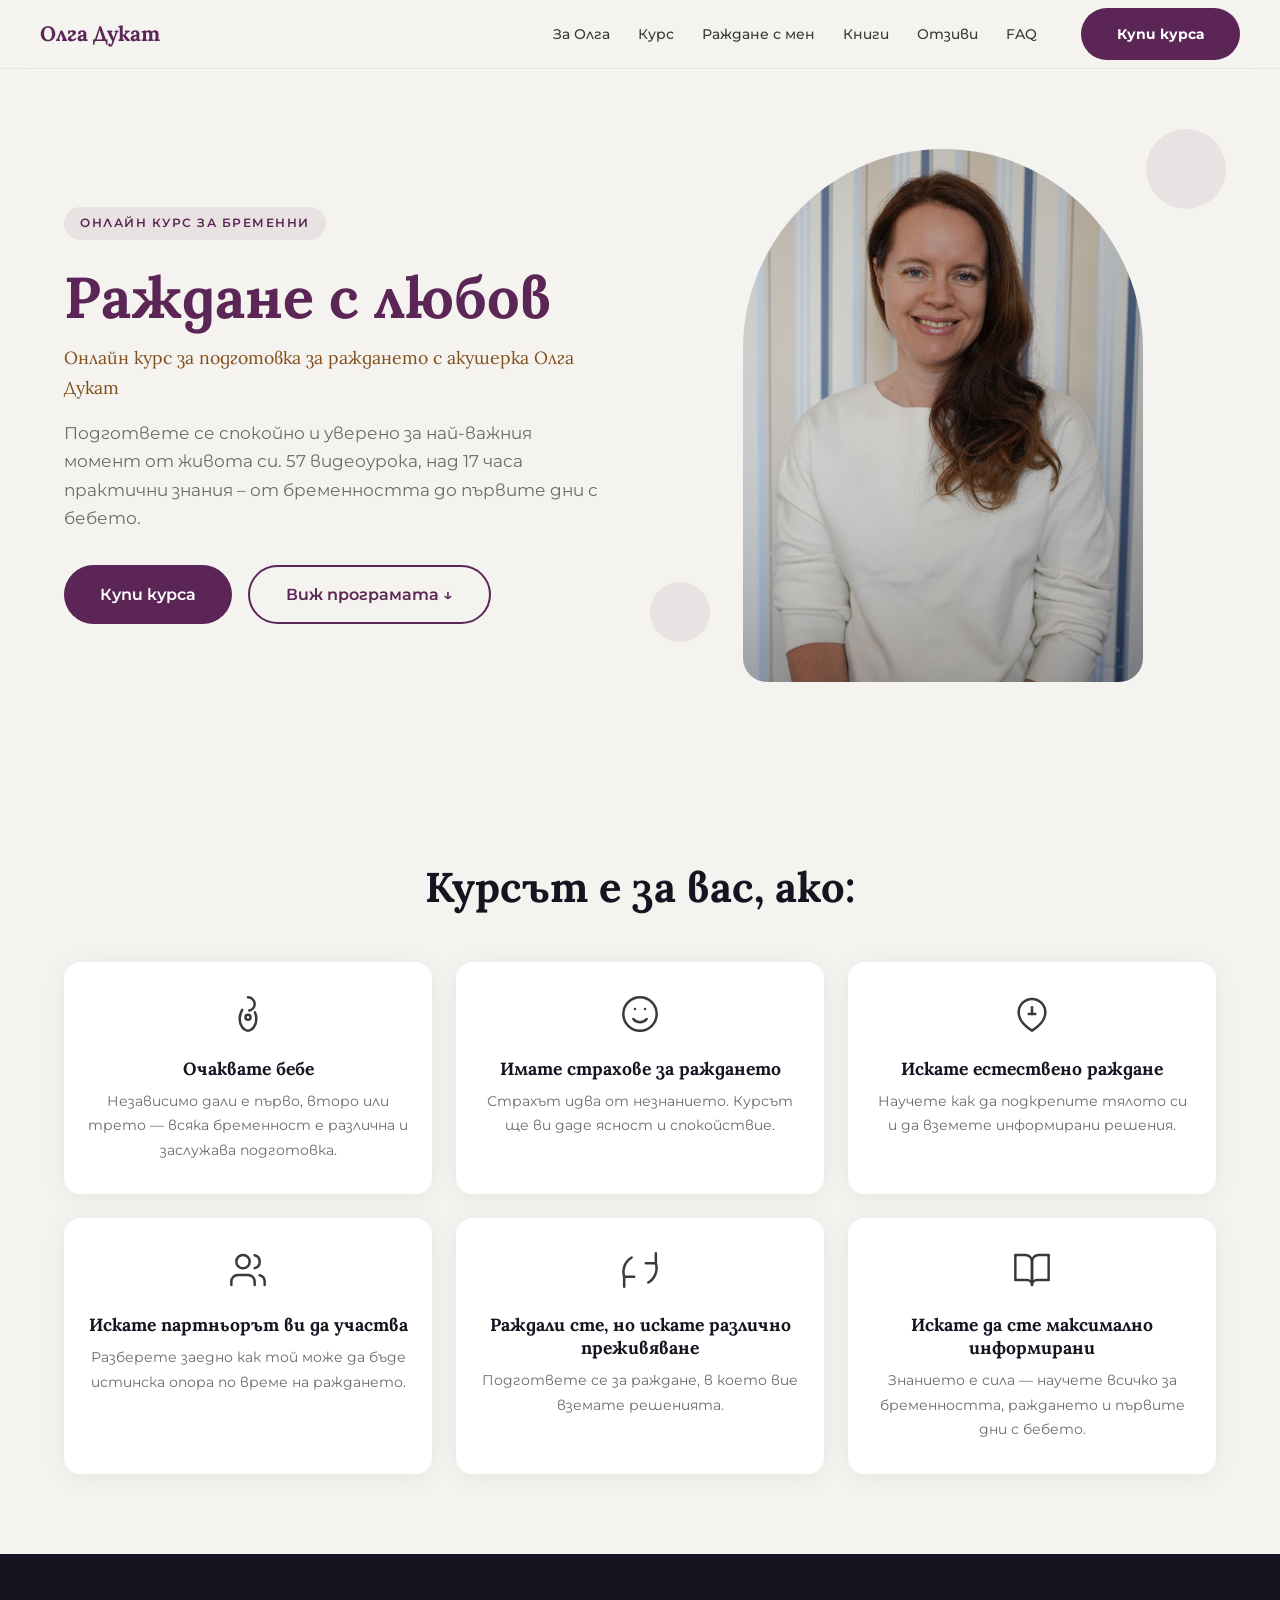
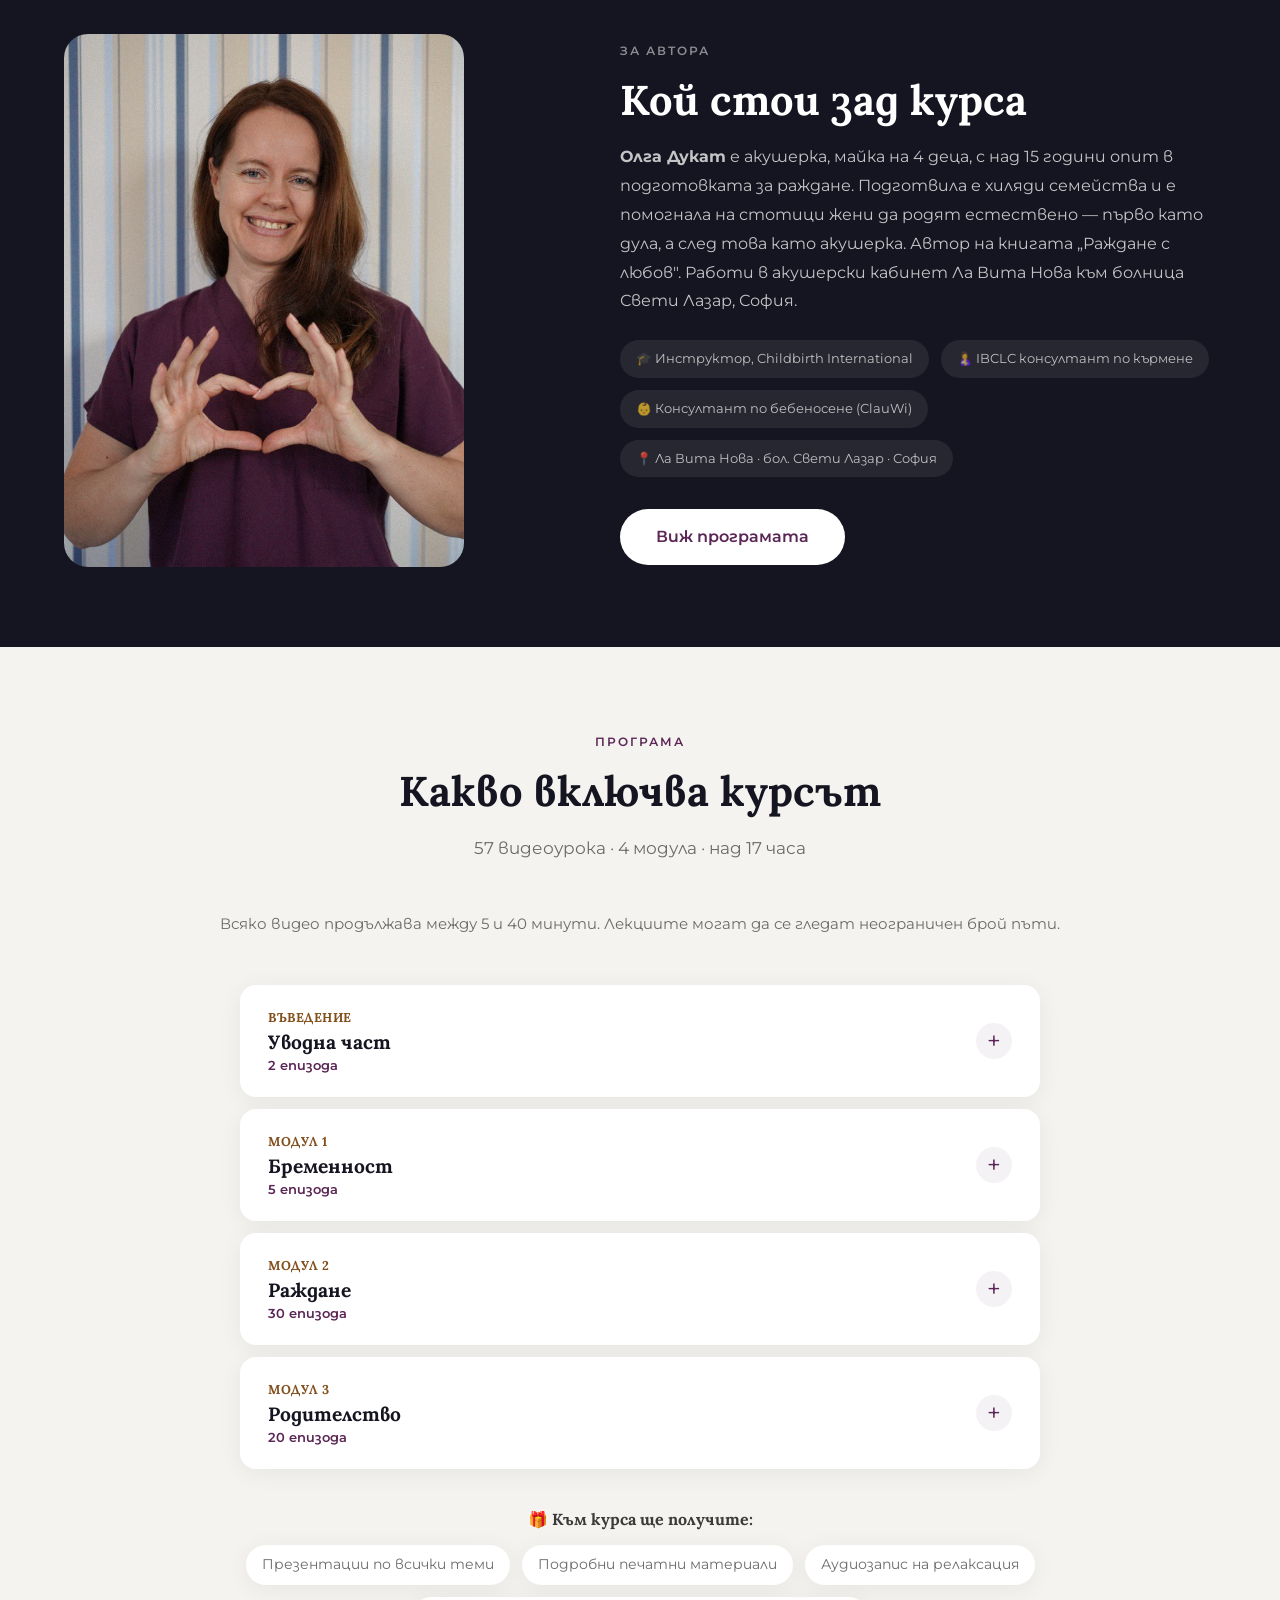
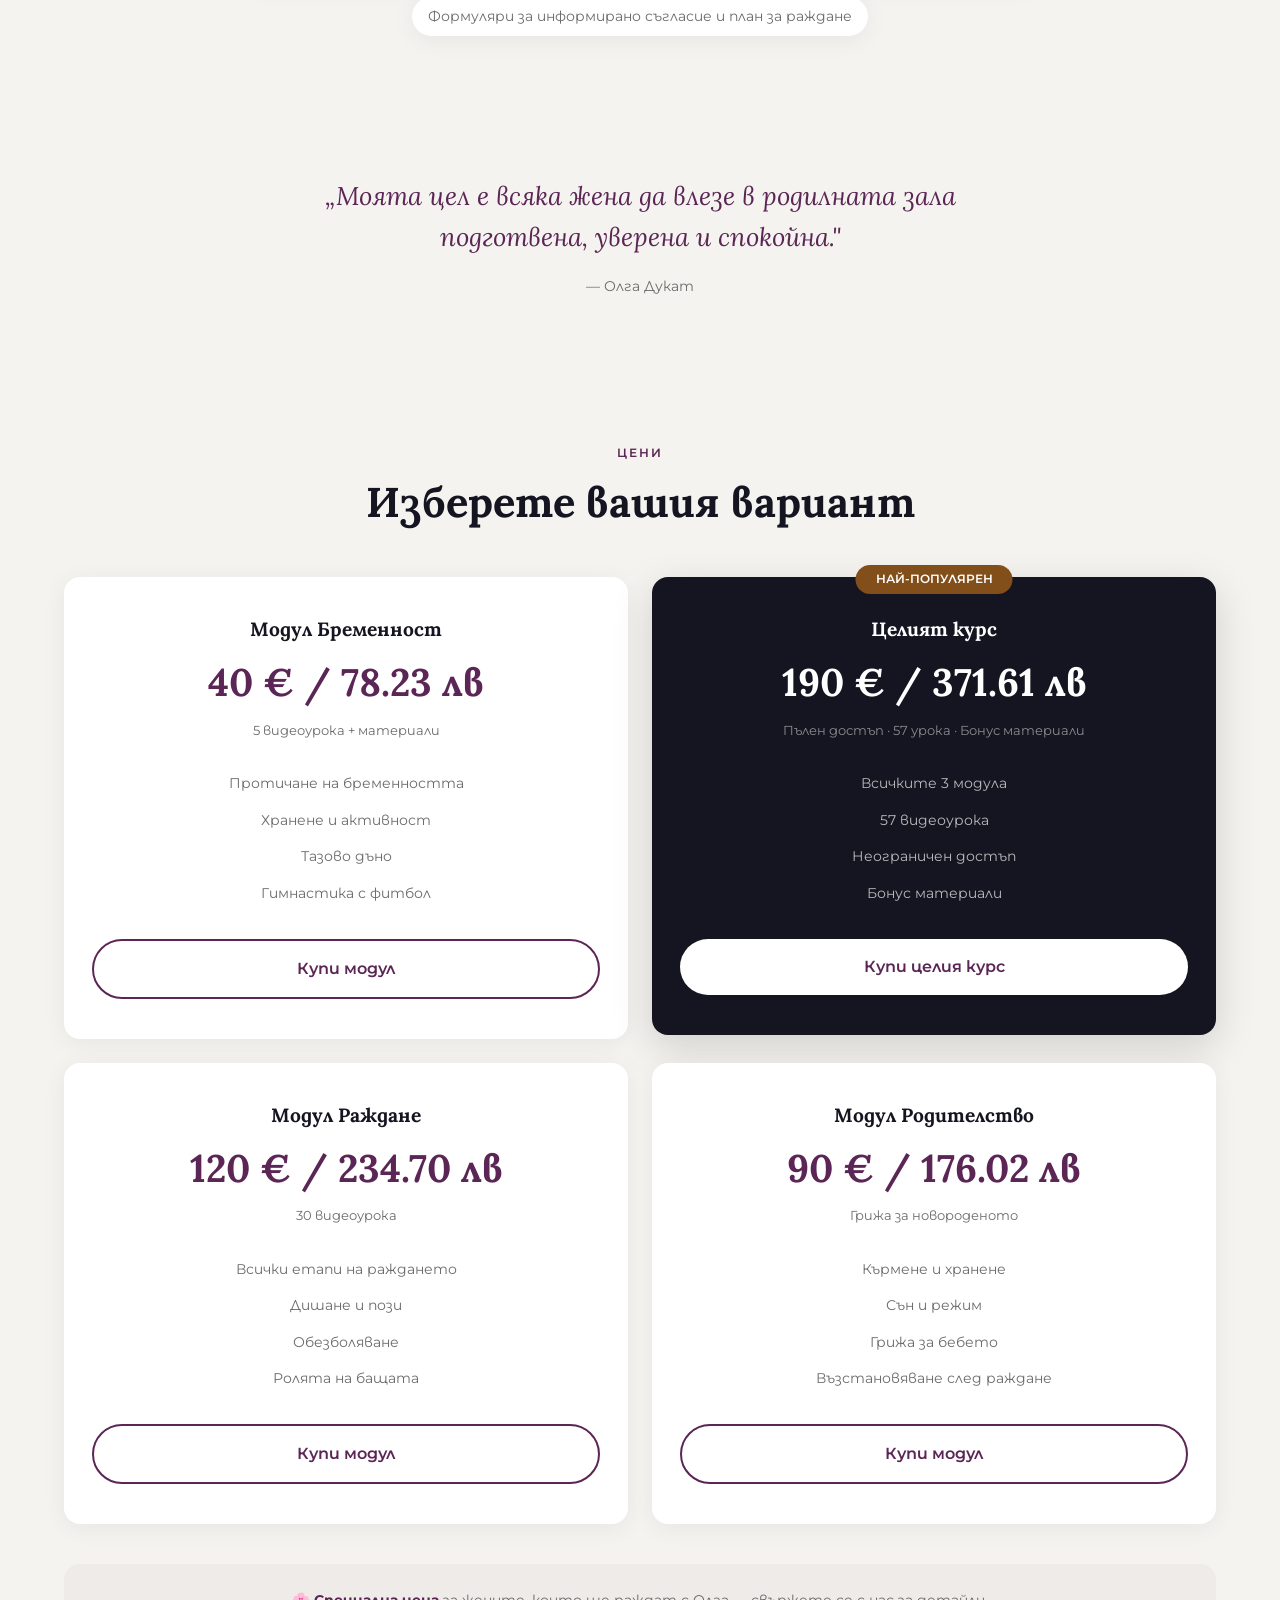
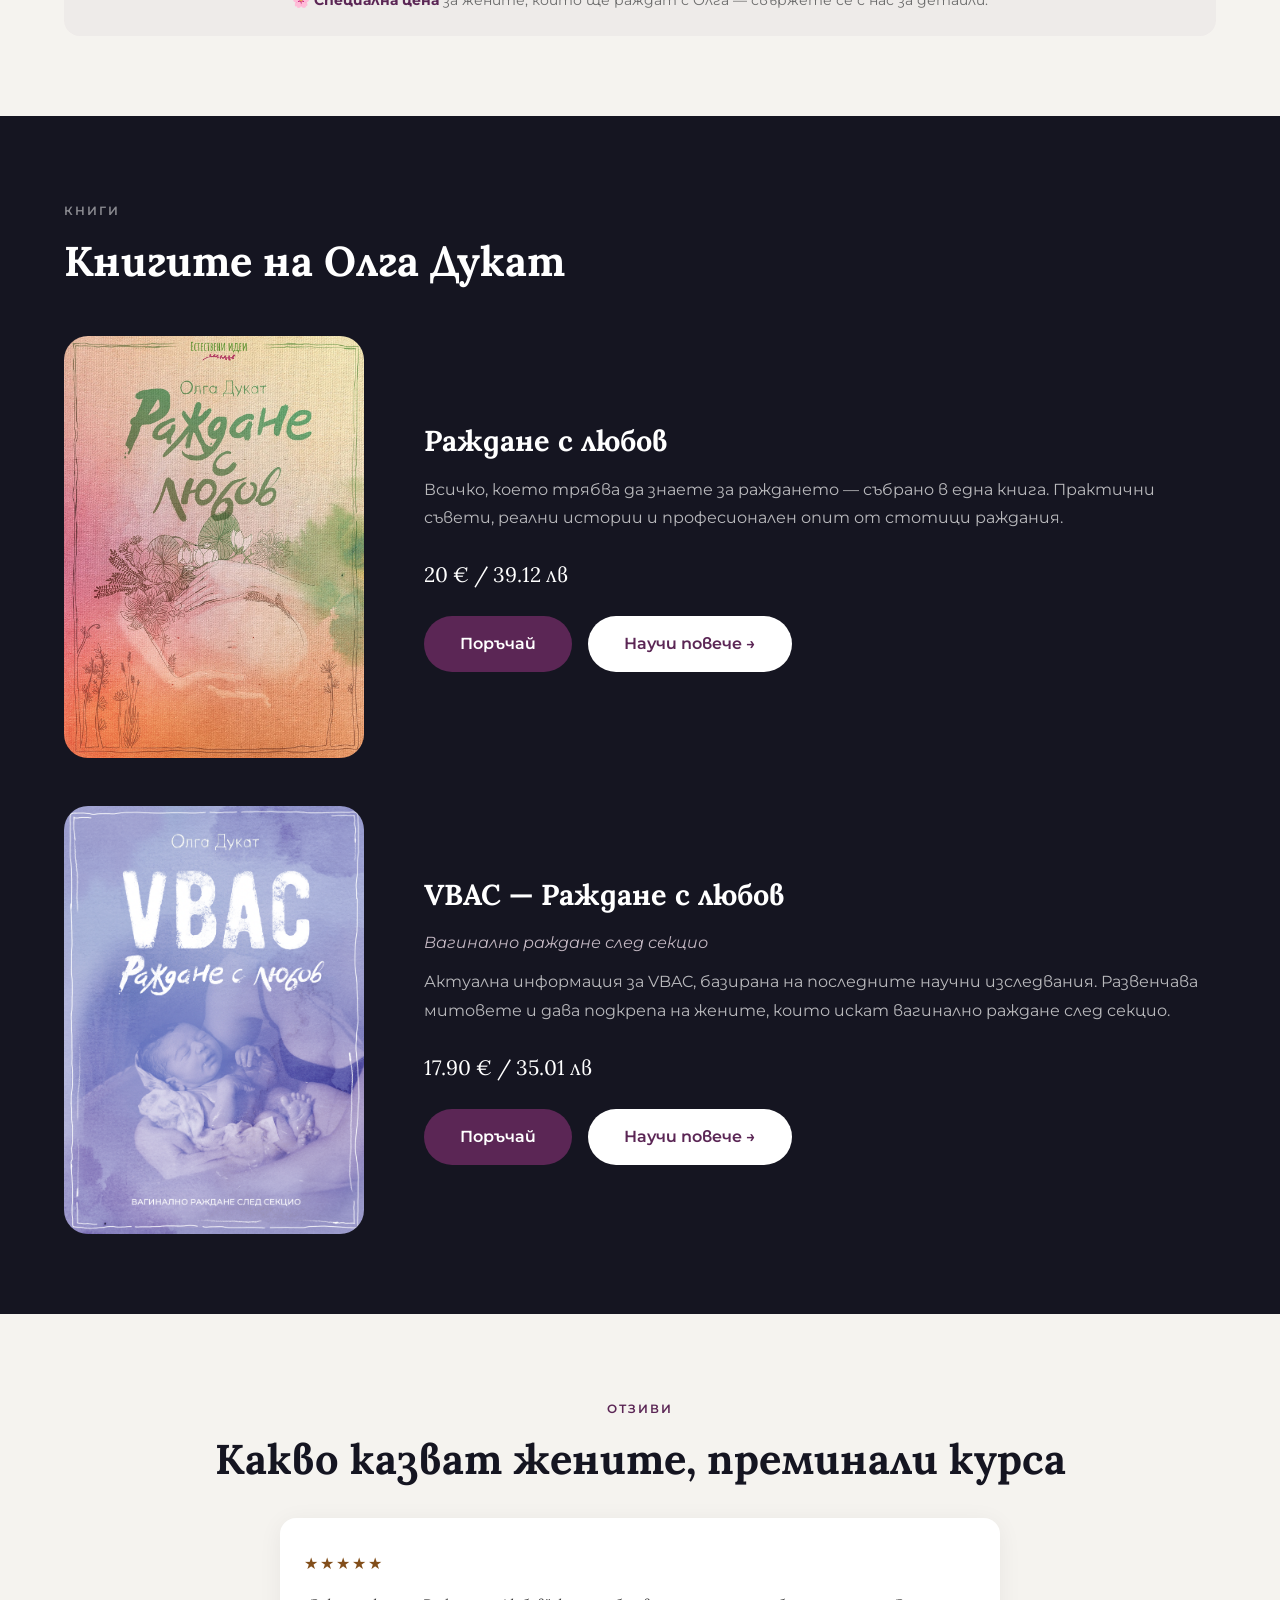
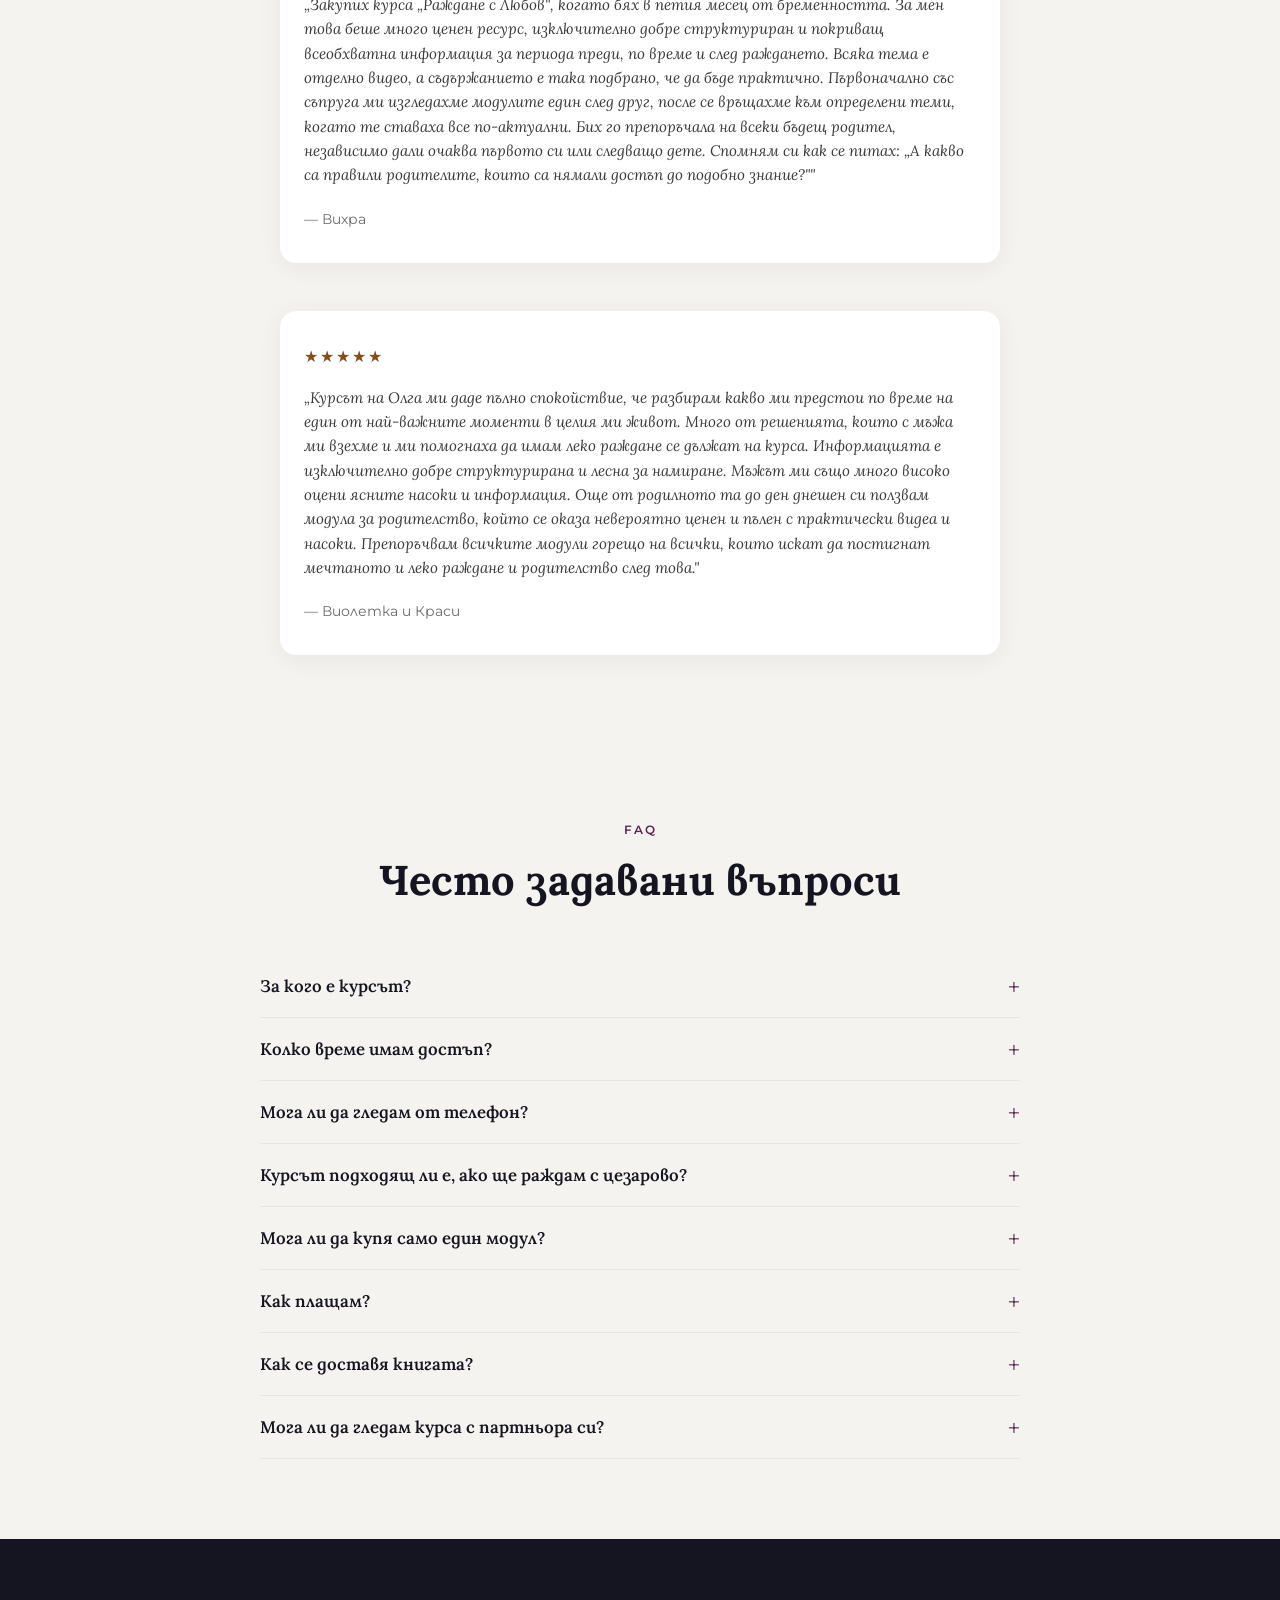
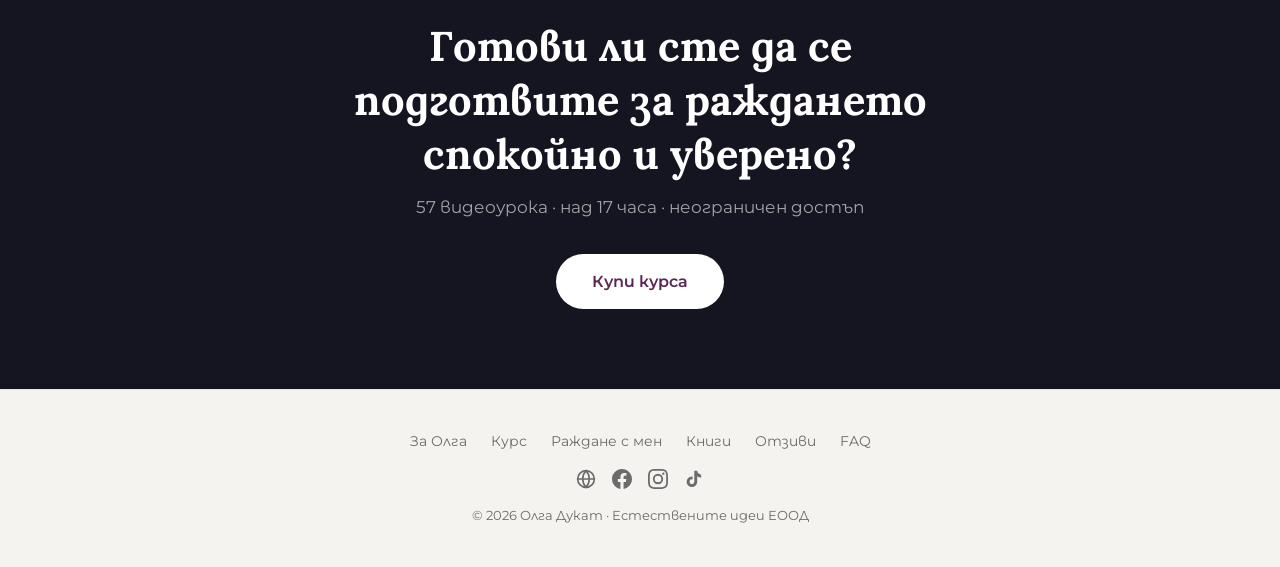
==== index.html @ d443bd53 "Initial deploy" ====
<!DOCTYPE html>
<html lang="bg">
<head>
  <meta charset="UTF-8">
  <meta name="viewport" content="width=device-width, initial-scale=1.0">
  <title>Раждане с любов — Онлайн курс за подготовка за раждане с акушерка Олга Дукат</title>
  <meta name="description" content="Подгответе се спокойно и уверено за раждането. 57 видеоурока, над 17 часа практични знания – от бременността до първите дни с бебето.">
  <meta name="author" content="Олга Дукат">
  <meta name="robots" content="index, follow">
  <link rel="canonical" href="https://olga-dukat.claw-slave1.4129.pro/">

  <!-- Favicons -->
  <link rel="icon" type="image/svg+xml" href="/favicon.svg">
  <link rel="icon" type="image/png" sizes="32x32" href="/favicon-32.png">
  <link rel="icon" type="image/png" sizes="192x192" href="/favicon-192.png">
  <link rel="apple-touch-icon" href="/apple-touch-icon.png">

  <!-- Open Graph -->
  <meta property="og:type" content="website">
  <meta property="og:title" content="Раждане с любов — Онлайн курс с акушерка Олга Дукат">
  <meta property="og:description" content="Подгответе се спокойно и уверено за раждането. 57 видеоурока, над 17 часа практични знания.">
  <meta property="og:image" content="https://olga-dukat.claw-slave1.4129.pro/images/og-main.jpg">
  <meta property="og:url" content="https://olga-dukat.claw-slave1.4129.pro/">
  <meta property="og:locale" content="bg_BG">
  <meta property="og:site_name" content="Олга Дукат — Раждане с любов">

  <!-- Twitter Card -->
  <meta name="twitter:card" content="summary_large_image">
  <meta name="twitter:title" content="Раждане с любов — Онлайн курс с акушерка Олга Дукат">
  <meta name="twitter:description" content="57 видеоурока, над 17 часа практични знания – от бременността до първите дни с бебето.">
  <meta name="twitter:image" content="https://olga-dukat.claw-slave1.4129.pro/images/og-main.jpg">

  <link rel="preconnect" href="https://fonts.googleapis.com">
  <link rel="preconnect" href="https://fonts.gstatic.com" crossorigin>
  <link href="https://fonts.googleapis.com/css2?family=Lora:ital,wght@0,400;0,600;0,700;1,400&family=Montserrat:wght@300;400;500;600;700&subset=cyrillic,latin&subset=cyrillic&display=swap" rel="stylesheet">
  <link rel="stylesheet" href="styles.css?v=d40944cb">

  <!-- Structured Data -->
  <script type="application/ld+json">
  {
    "@context": "https://schema.org",
    "@type": "Course",
    "name": "Раждане с любов — Онлайн курс за подготовка за раждане",
    "description": "57 видеоурока, над 17 часа практични знания – от бременността до първите дни с бебето.",
    "provider": {
      "@type": "Person",
      "name": "Олга Дукат",
      "jobTitle": "Акушерка",
      "url": "https://www.olgadukat.com/"
    },
    "url": "https://olga-dukat.claw-slave1.4129.pro/",
    "image": "https://olga-dukat.claw-slave1.4129.pro/images/og-main.jpg",
    "inLanguage": "bg",
    "offers": {
      "@type": "Offer",
      "price": "190",
      "priceCurrency": "EUR",
      "url": "https://olga-dukat.teachable.com/purchase?product_id=6661942",
      "availability": "https://schema.org/InStock"
    }
  }
  </script>
<script defer src="https://cloud.umami.is/script.js" data-website-id="9b247d86-f370-465b-8cd5-beef59e167c4"></script>
</head>
<body>

<!-- NAVBAR -->
<nav class="navbar">
  <div class="navbar__inner">
    <a href="/" class="navbar__logo">Олга Дукат</a>
    <button class="navbar__toggle" aria-label="Меню" id="navToggle">
      <span></span><span></span><span></span>
    </button>
    <div class="navbar__links" id="navLinks">
      <a href="#about">За Олга</a>
      <a href="#program">Курс</a>
      <a href="/razhdane-s-men">Раждане с мен</a>
      <a href="#book">Книги</a>
      <a href="#testimonials">Отзиви</a>
      <a href="#faq">FAQ</a>
      <div class="navbar__cta">
        <a href="https://olga-dukat.teachable.com/purchase?product_id=6661942" class="btn btn--primary" target="_blank">Купи курса</a>
      </div>
    </div>
  </div>
</nav>

<!-- HERO -->
<section class="hero">
  <div class="container">
    <div class="hero__grid">
      <div class="hero__content">
        <span class="hero__badge">ОНЛАЙН КУРС ЗА БРЕМЕННИ</span>
        <h1>Раждане с любов</h1>
        <p class="hero__sub">Онлайн курс за подготовка за раждането с акушерка Олга Дукат</p>
        <p class="hero__text">Подгответе се спокойно и уверено за най-важния момент от живота си. 57 видеоурока, над 17 часа практични знания – от бременността до първите дни с бебето.</p>
        <div class="hero__buttons">
          <a href="https://olga-dukat.teachable.com/purchase?product_id=6661942" class="btn btn--primary" target="_blank">Купи курса</a>
          <a href="#program" class="btn btn--outline">Виж програмата ↓</a>
        </div>
      </div>
      <div class="hero__image">
        <div class="hero__dot hero__dot--1"></div>
        <div class="hero__dot hero__dot--2"></div>
        <div class="hero__arch">
          <img src="images/olga-3.jpg" alt="Олга Дукат — акушерка" class="hero__photo">
        </div>
      </div>
    </div>
  </div>
</section>

<!-- FOR WHOM -->
<section class="for-whom" id="for-whom">
  <div class="container text-center">
    <span class="badge" data-animate="fade-up">ЗА КОГО</span>
    <h2 class="section-title" data-animate="fade-up">Курсът е за вас, ако:</h2>
    <div class="for-whom__cards" data-stagger>
      <div class="for-whom__card" data-animate="fade-up">
        <div class="for-whom__card-icon">
          <svg width="40" height="40" viewBox="0 0 24 24" fill="none" stroke="currentColor" stroke-width="1.5" stroke-linecap="round" stroke-linejoin="round"><path d="M12 2a4 4 0 0 1 4 4c0 1.95-1.4 3.57-3.25 3.92"/><path d="M8.5 9.5c-.83 1.5-1.5 3.5-1.5 5.5 0 4 2.5 7 5 7s5-3 5-7c0-1.5-.37-2.84-.87-4"/><circle cx="12" cy="14" r="1.5"/></svg>
        </div>
        <h3>Очаквате бебе</h3>
        <p>Независимо дали е първо, второ или трето — всяка бременност е различна и заслужава подготовка.</p>
      </div>
      <div class="for-whom__card" data-animate="fade-up">
        <div class="for-whom__card-icon">
          <svg width="40" height="40" viewBox="0 0 24 24" fill="none" stroke="currentColor" stroke-width="1.5" stroke-linecap="round" stroke-linejoin="round"><path d="M12 22c5.523 0 10-4.477 10-10S17.523 2 12 2 2 6.477 2 12s4.477 10 10 10z"/><path d="M8 15s1.5 2 4 2 4-2 4-2"/><line x1="9" y1="9" x2="9.01" y2="9"/><line x1="15" y1="9" x2="15.01" y2="9"/></svg>
        </div>
        <h3>Имате страхове за раждането</h3>
        <p>Страхът идва от незнанието. Курсът ще ви даде ясност и спокойствие.</p>
      </div>
      <div class="for-whom__card" data-animate="fade-up">
        <div class="for-whom__card-icon">
          <svg width="40" height="40" viewBox="0 0 24 24" fill="none" stroke="currentColor" stroke-width="1.5" stroke-linecap="round" stroke-linejoin="round"><path d="M12 22c-4-2.5-8-6-8-11a8 8 0 0 1 16 0c0 5-4 8.5-8 11z"/><path d="M12 8v4"/><path d="M10 12h4"/></svg>
        </div>
        <h3>Искате естествено раждане</h3>
        <p>Научете как да подкрепите тялото си и да вземете информирани решения.</p>
      </div>
      <div class="for-whom__card" data-animate="fade-up">
        <div class="for-whom__card-icon">
          <svg width="40" height="40" viewBox="0 0 24 24" fill="none" stroke="currentColor" stroke-width="1.5" stroke-linecap="round" stroke-linejoin="round"><path d="M16 21v-2a4 4 0 0 0-4-4H6a4 4 0 0 0-4 4v2"/><circle cx="9" cy="7" r="4"/><path d="M22 21v-2a4 4 0 0 0-3-3.87"/><path d="M16 3.13a4 4 0 0 1 0 7.75"/></svg>
        </div>
        <h3>Искате партньорът ви да участва</h3>
        <p>Разберете заедно как той може да бъде истинска опора по време на раждането.</p>
      </div>
      <div class="for-whom__card" data-animate="fade-up">
        <div class="for-whom__card-icon">
          <svg width="40" height="40" viewBox="0 0 24 24" fill="none" stroke="currentColor" stroke-width="1.5" stroke-linecap="round" stroke-linejoin="round"><path d="M21.5 2v6h-6"/><path d="M2.5 22v-6h6"/><path d="M2.5 16A10 10 0 0 1 7 4.5"/><path d="M21.5 8a10 10 0 0 1-4.5 11.5"/></svg>
        </div>
        <h3>Раждали сте, но искате различно преживяване</h3>
        <p>Подгответе се за раждане, в което вие вземате решенията.</p>
      </div>
      <div class="for-whom__card" data-animate="fade-up">
        <div class="for-whom__card-icon">
          <svg width="40" height="40" viewBox="0 0 24 24" fill="none" stroke="currentColor" stroke-width="1.5" stroke-linecap="round" stroke-linejoin="round"><path d="M2 3h6a4 4 0 0 1 4 4v14a3 3 0 0 0-3-3H2z"/><path d="M22 3h-6a4 4 0 0 0-4 4v14a3 3 0 0 1 3-3h7z"/></svg>
        </div>
        <h3>Искате да сте максимално информирани</h3>
        <p>Знанието е сила — научете всичко за бременността, раждането и първите дни с бебето.</p>
      </div>
    </div>
  </div>
</section>

<!-- ABOUT -->
<section class="about" id="about">
  <div class="container">
    <div class="about__grid">
      <div class="about__image" data-animate="fade-left">
        <img src="images/olga-1.jpg" alt="Олга Дукат" class="about__photo">
      </div>
      <div class="about__content" data-animate="fade-right">
        <span class="badge badge--light">ЗА АВТОРА</span>
        <h2 class="section-title">Кой стои зад курса</h2>
        <p class="about__text"><strong>Олга Дукат</strong> е акушерка, майка на 4 деца, с над 15 години опит в подготовката за раждане. Подготвила е хиляди семейства и е помогнала на стотици жени да родят естествено — първо като дула, а след това като акушерка. Автор на книгата „Раждане с любов". Работи в акушерски кабинет Ла Вита Нова към болница Свети Лазар, София.</p>
        <div class="about__quals">
          <span class="about__qual">🎓 Инструктор, Childbirth International</span>
          <span class="about__qual">🤱 IBCLC консултант по кърмене</span>
          <span class="about__qual">👶 Консултант по бебеносене (ClauWi)</span>
          <span class="about__qual">📍 Ла Вита Нова · бол. Свети Лазар · София</span>
        </div>
        <a href="#program" class="btn btn--white">Виж програмата</a>
      </div>
    </div>
  </div>
</section>

<!-- PROGRAM -->
<section class="program" id="program">
  <div class="container text-center">
    <span class="badge" data-animate="fade-up">ПРОГРАМА</span>
    <h2 class="section-title" data-animate="fade-up">Какво включва курсът</h2>
    <p class="section-subtitle" data-animate="fade-up">57 видеоурока · 4 модула · над 17 часа</p>
    <p class="section-desc" data-animate="fade-up">Всяко видео продължава между 5 и 40 минути. Лекциите могат да се гледат неограничен брой пъти.</p>

    <div class="program__modules" data-stagger>

      <!-- Уводна част -->
      <div class="program__module" data-animate="fade-up">
        <button class="program__module-header">
          <div class="program__module-info">
            <span class="program__module-num">Въведение</span>
            <h3>Уводна част</h3>
            <span class="program__module-count">2 епизода</span>
          </div>
          <span class="program__module-toggle">+</span>
        </button>
        <div class="program__module-body">
          <ol class="program__episodes">
            <li>Да се запознаем!</li>
            <li>Въведение в темата</li>
          </ol>
        </div>
      </div>

      <!-- Модул Бременност -->
      <div class="program__module" data-animate="fade-up">
        <button class="program__module-header">
          <div class="program__module-info">
            <span class="program__module-num">Модул 1</span>
            <h3>Бременност</h3>
            <span class="program__module-count">5 епизода</span>
          </div>
          <span class="program__module-toggle">+</span>
        </button>
        <div class="program__module-body">
          <ol class="program__episodes">
            <li>Бременност – протичане и наблюдение</li>
            <li>Хранене и физическа активност през бременността</li>
            <li>Тазовото дъно. Анатомия на таза и тазовото дъно и упражнения. Масаж на перинеума</li>
            <li>Оптимално фетално предлежание. Техники и упражнения за наместване на бебето в оптимална позиция</li>
            <li>Гимнастика за бременни. Комплекс упражнения с фитбол топка</li>
          </ol>
        </div>
      </div>

      <!-- Модул Раждане -->
      <div class="program__module" data-animate="fade-up">
        <button class="program__module-header">
          <div class="program__module-info">
            <span class="program__module-num">Модул 2</span>
            <h3>Раждане</h3>
            <span class="program__module-count">30 епизода</span>
          </div>
          <span class="program__module-toggle">+</span>
        </button>
        <div class="program__module-body">
          <ol class="program__episodes">
            <li>Бременност и раждане. Анатомия</li>
            <li>Как започва раждането?</li>
            <li>Изтичане на водите</li>
            <li>Кога да тръгваме към болницата?</li>
            <li>Първи период на раждането. Ранна латентна фаза</li>
            <li>Първи период на раждането. Активна фаза</li>
            <li>Първи период на раждането. Транзиция</li>
            <li>Втори период на раждането. Напъни</li>
            <li>Трети период на раждането. Раждане на плацентата, първи контакт</li>
            <li>Болка по време на раждането. Теории за болката. Хормони</li>
            <li>Немедикаментозни методи за обезболяване – дишане, релаксация, хипнораждане, акупресура и др.</li>
            <li>Дишане по време на раждане</li>
            <li>Пози по време на раждане</li>
            <li>Водно раждане</li>
            <li>Обезболяващи техники – масаж, акупресура, ребозо</li>
            <li>Медикаментозни методи за обезболяване. Епидурална, спинална, обща анестезия</li>
            <li>Мениджмънт на раждането. Изчаквателен подход vs дирижирано раждане</li>
            <li>Рутинни процедури по време на раждане</li>
            <li>Проследяване на процеса. Вагинални прегледи и мониторинг на плода</li>
            <li>Индукция на раждането</li>
            <li>Ускоряване на раждането. Окситоцин и амниотомия</li>
            <li>Разкъсвания, епизиотомия и как да ги предотвратим</li>
            <li>Интервенции – прийом на Кристелер, вакуум, форцепс</li>
            <li>Процедури на бебето след раждането. АПГАР, витамин К, ваксини</li>
            <li>Цезарово сечение. Показания и протичане</li>
            <li>Вагинално раждане след секцио (VBAC)</li>
            <li>Присъствие на бащата по време на раждането</li>
            <li>Избор на екип, комуникация с болничния персонал</li>
            <li>Нашата практика – екип La Vita Nova</li>
            <li>Възстановяване след раждане</li>
          </ol>
        </div>
      </div>

      <!-- Модул Родителство -->
      <div class="program__module" data-animate="fade-up">
        <button class="program__module-header">
          <div class="program__module-info">
            <span class="program__module-num">Модул 3</span>
            <h3>Родителство</h3>
            <span class="program__module-count">20 епизода</span>
          </div>
          <span class="program__module-toggle">+</span>
        </button>
        <div class="program__module-body">
          <ol class="program__episodes">
            <li>Привързано родителство</li>
            <li>Плачът на бебето, колики</li>
            <li>Сънят на бебето. Безопасност. Съвместен сън</li>
            <li>Практически въпроси за първите дни – пъпче, температура, къпане и др.</li>
            <li>Необходими покупки – списък за бебето и за болницата</li>
            <li>Кърмене – предимства и митове</li>
            <li>Кърмене – анатомия и физиология</li>
            <li>Кърменето в първите дни</li>
            <li>Кърмене – кога и как да изцеждаме</li>
            <li>Пози за кърмене, правилно поставяне на гърда</li>
            <li>Кърмене – кога да кърмим и как разбираме, че млякото е достатъчно?</li>
            <li>Изключително кърмене, захранване и отбиване</li>
            <li>Кърмене – често срещани проблеми</li>
            <li>Бебеносене – защо, как, безопасност</li>
            <li>Бебеносене – видове слинг</li>
            <li>Бебеносене – практика (еластичен, тъкан, с халки, хибриден)</li>
            <li>Многократни пелени – защо, как, естествена хигиена</li>
            <li>Многократни пелени – видове</li>
            <li>Здраве на бебето – жълтеница, колики, обриви, температура и др.</li>
            <li>Грижи за бебето – масаж, гимнастика, повиване, къпане</li>
          </ol>
        </div>
      </div>

    </div>

    <div class="program__bonus">
      <h4>🎁 Към курса ще получите:</h4>
      <div class="program__bonus-items">
        <span>Презентации по всички теми</span>
        <span>Подробни печатни материали</span>
        <span>Аудиозапис на релаксация</span>
        <span>Формуляри за информирано съгласие и план за раждане</span>
      </div>
    </div>
  </div>
</section>

<!-- QUOTE -->
<section class="quote-section" data-animate="fade-in">
  <div class="container">
    <blockquote>„Моята цел е всяка жена да влезе в родилната зала подготвена, уверена и спокойна."</blockquote>
    <p class="quote-author">— Олга Дукат</p>
  </div>
</section>

<!-- PRICING -->
<section class="pricing" id="pricing">
  <div class="container text-center">
    <span class="badge" data-animate="fade-up">ЦЕНИ</span>
    <h2 class="section-title" data-animate="fade-up">Изберете вашия вариант</h2>
    <div class="pricing__cards">
      <div class="pricing__card" data-animate="fade-up">
        <h3 class="pricing__card-title">Модул Бременност</h3>
        <div class="pricing__card-price">40 € / 78.23 лв</div>
        <div class="pricing__card-note">5 видеоурока + материали</div>
        <ul class="pricing__card-features">
          <li>Протичане на бременността</li>
          <li>Хранене и активност</li>
          <li>Тазово дъно</li>
          <li>Гимнастика с фитбол</li>
        </ul>
        <a href="https://olga-dukat.teachable.com/purchase?product_id=6661935" class="btn btn--outline" target="_blank">Купи модул</a>
      </div>
      <div class="pricing__card pricing__card--featured" data-animate="scale-in">
        <span class="pricing__card-label">НАЙ-ПОПУЛЯРЕН</span>
        <h3 class="pricing__card-title">Целият курс</h3>
        <div class="pricing__card-price">190 € / 371.61 лв</div>
        <div class="pricing__card-note">Пълен достъп · 57 урока · Бонус материали</div>
        <ul class="pricing__card-features">
          <li>Всичките 3 модула</li>
          <li>57 видеоурока</li>
          <li>Неограничен достъп</li>
          <li>Бонус материали</li>
        </ul>
        <a href="https://olga-dukat.teachable.com/purchase?product_id=6661942" class="btn btn--white" target="_blank">Купи целия курс</a>
      </div>
      <div class="pricing__card" data-animate="fade-up">
        <h3 class="pricing__card-title">Модул Раждане</h3>
        <div class="pricing__card-price">120 € / 234.70 лв</div>
        <div class="pricing__card-note">30 видеоурока</div>
        <ul class="pricing__card-features">
          <li>Всички етапи на раждането</li>
          <li>Дишане и пози</li>
          <li>Обезболяване</li>
          <li>Ролята на бащата</li>
        </ul>
        <a href="https://olga-dukat.teachable.com/purchase?product_id=6661936" class="btn btn--outline" target="_blank">Купи модул</a>
      </div>
      <div class="pricing__card" data-animate="fade-up">
        <h3 class="pricing__card-title">Модул Родителство</h3>
        <div class="pricing__card-price">90 € / 176.02 лв</div>
        <div class="pricing__card-note">Грижа за новороденото</div>
        <ul class="pricing__card-features">
          <li>Кърмене и хранене</li>
          <li>Сън и режим</li>
          <li>Грижа за бебето</li>
          <li>Възстановяване след раждане</li>
        </ul>
        <a href="https://olga-dukat.teachable.com/purchase?product_id=6661941" class="btn btn--outline" target="_blank">Купи модул</a>
      </div>
    </div>
    <div class="pricing__special">
      <p>🌸 <strong>Специална цена</strong> за жените, които ще раждат с Олга — свържете се с нас за детайли.</p>
    </div>
  </div>
</section>

<!-- BOOK TEASER -->
<section class="book-teaser" id="book">
  <div class="container">
    <span class="badge badge--light">КНИГИ</span>
    <h2 class="section-title" style="color: var(--white); margin-bottom: 48px;">Книгите на Олга Дукат</h2>
    <div class="book-teaser__grid">
      <div class="book-teaser__cover" data-animate="fade-left">
        <a href="/razhdane-s-lubov"><img src="images/book-cover-razhdane.jpg" alt="Книга Раждане с любов" class="book-teaser__img"></a>
      </div>
      <div class="book-teaser__content" data-animate="fade-right">
        <a href="/razhdane-s-lubov" style="text-decoration: none; color: inherit;"><h3 class="section-title" style="font-size: 1.8rem;">Раждане с любов</h3></a>
        <p class="book-teaser__text">Всичко, което трябва да знаете за раждането — събрано в една книга. Практични съвети, реални истории и професионален опит от стотици раждания.</p>
        <p class="book-teaser__price">20 € / 39.12 лв</p>
        <a href="https://buy.stripe.com/bJebJ01ET06jfIG3J22ZO02" class="btn btn--primary" target="_blank">Поръчай</a>
        <a href="/razhdane-s-lubov" class="btn btn--white" style="margin-left: 12px;">Научи повече →</a>
      </div>
    </div>
    <div class="book-teaser__grid" style="margin-top: 48px;">
      <div class="book-teaser__cover" data-animate="fade-left">
        <a href="/vbac"><img src="images/vbac-cover.png" alt="VBAC — Раждане с любов" class="book-teaser__img"></a>
      </div>
      <div class="book-teaser__content" data-animate="fade-right">
        <a href="/vbac" style="text-decoration: none; color: inherit;"><h3 class="section-title" style="font-size: 1.8rem;">VBAC — Раждане с любов</h3></a>
        <p class="book-teaser__subtitle" style="font-style: italic; color: var(--accent-light, #C2B6C1); margin-bottom: 12px;">Вагинално раждане след секцио</p>
        <p class="book-teaser__text">Актуална информация за VBAC, базирана на последните научни изследвания. Развенчава митовете и дава подкрепа на жените, които искат вагинално раждане след секцио.</p>
        <p class="book-teaser__price">17.90 € / 35.01 лв</p>
        <a href="https://buy.stripe.com/fZu5kC83haKXeECfrK2ZO01" class="btn btn--primary" target="_blank">Поръчай</a>
        <a href="/vbac" class="btn btn--white" style="margin-left: 12px;">Научи повече →</a>
      </div>
    </div>
  </div>
</section>

<!-- TESTIMONIALS -->
<section class="testimonials" id="testimonials">
  <div class="container">
    <div class="text-center">
      <span class="badge" data-animate="fade-up">ОТЗИВИ</span>
      <h2 class="section-title" data-animate="fade-up">Какво казват жените, преминали курса</h2>
    </div>
    <div class="testimonials__stack">
      <div class="testimonial-card" data-animate="fade-up">
        <div class="testimonial-card__stars">★★★★★</div>
        <p class="testimonial-card__text">„Закупих курса „Раждане с Любов", когато бях в петия месец от бременността. За мен това беше много ценен ресурс, изключително добре структуриран и покриващ всеобхватна информация за периода преди, по време и след раждането. Всяка тема е отделно видео, а съдържанието е така подбрано, че да бъде практично. Първоначално със съпруга ми изгледахме модулите един след друг, после се връщахме към определени теми, когато те ставаха все по-актуални. Бих го препоръчала на всеки бъдещ родител, независимо дали очаква първото си или следващо дете. Спомням си как се питах: „А какво са правили родителите, които са нямали достъп до подобно знание?""</p>
        <p class="testimonial-card__author">— Вихра</p>
      </div>
      <div class="testimonial-card" data-animate="fade-up">
        <div class="testimonial-card__stars">★★★★★</div>
        <p class="testimonial-card__text">„Курсът на Олга ми даде пълно спокойствие, че разбирам какво ми предстои по време на един от най-важните моменти в целия ми живот. Много от решенията, които с мъжа ми взехме и ми помогнаха да имам леко раждане се дължат на курса. Информацията е изключително добре структурирана и лесна за намиране. Мъжът ми също много високо оцени ясните насоки и информация. Още от родилното та до ден днешен си ползвам модула за родителство, който се оказа невероятно ценен и пълен с практически видеа и насоки. Препоръчвам всичките модули горещо на всички, които искат да постигнат мечтаното и леко раждане и родителство след това."</p>
        <p class="testimonial-card__author">— Виолетка и Краси</p>
      </div>
    </div>
  </div>
</section>

<!-- FAQ -->
<section class="faq" id="faq">
  <div class="container text-center">
    <span class="badge" data-animate="fade-up">FAQ</span>
    <h2 class="section-title" data-animate="fade-up">Често задавани въпроси</h2>
  </div>
  <div class="container">
    <div class="faq__list">
      <div class="faq__item" data-animate="fade-up">
        <button class="faq__question">За кого е курсът?</button>
        <div class="faq__answer"><p>Курсът е подходящ за бременни жени на всеки етап, за двойки, които искат да се подготвят заедно, и за жени, които планират бременност. Подходящ е и за второ/трето раждане.</p></div>
      </div>
      <div class="faq__item" data-animate="fade-up">
        <button class="faq__question">Колко време имам достъп?</button>
        <div class="faq__answer"><p>Достъпът до материалите е неограничен. Можете да гледате видеата колкото пъти искате.</p></div>
      </div>
      <div class="faq__item" data-animate="fade-up">
        <button class="faq__question">Мога ли да гледам от телефон?</button>
        <div class="faq__answer"><p>Да, курсът работи на телефон, таблет и компютър.</p></div>
      </div>
      <div class="faq__item" data-animate="fade-up">
        <button class="faq__question">Курсът подходящ ли е, ако ще раждам с цезарово?</button>
        <div class="faq__answer"><p>Да. Има специален епизод за цезарово сечение, както и за VBAC (вагинално раждане след секцио). Дори при планирано секцио, подготовката ви помага да се чувствате информирани и спокойни.</p></div>
      </div>
      <div class="faq__item" data-animate="fade-up">
        <button class="faq__question">Мога ли да купя само един модул?</button>
        <div class="faq__answer"><p>Да, всеки модул може да се закупи отделно.</p></div>
      </div>
      <div class="faq__item" data-animate="fade-up">
        <button class="faq__question">Как плащам?</button>
        <div class="faq__answer"><p>Плащането е онлайн с банкова карта. След плащането получавате незабавен достъп до курса.</p></div>
      </div>
      <div class="faq__item" data-animate="fade-up">
        <button class="faq__question">Как се доставя книгата?</button>
        <div class="faq__answer"><p>Книгата се доставя с куриер до адрес по ваш избор.</p></div>
      </div>
      <div class="faq__item" data-animate="fade-up">
        <button class="faq__question">Мога ли да гледам курса с партньора си?</button>
        <div class="faq__answer"><p>Разбира се! Курсът е създаден и за двамата. Има специален епизод за ролята на бащата по време на раждането.</p></div>
      </div>
    </div>
  </div>
</section>

<!-- FINAL CTA -->
<section class="final-cta" data-animate="zoom-in">
  <div class="container">
    <h2 class="section-title">Готови ли сте да се подготвите за раждането спокойно и уверено?</h2>
    <p class="section-subtitle">57 видеоурока · над 17 часа · неограничен достъп</p>
    <a href="https://olga-dukat.teachable.com/purchase?product_id=6661942" class="btn btn--white" target="_blank">Купи курса</a>
  </div>
</section>

<!-- FOOTER -->
<footer class="footer">
  <div class="container">
    <div class="footer__links">
      <a href="#about">За Олга</a>
      <a href="#program">Курс</a>
      <a href="/razhdane-s-men">Раждане с мен</a>
      <a href="#book">Книги</a>
      <a href="#testimonials">Отзиви</a>
      <a href="#faq">FAQ</a>
    </div>
    <div class="footer__social">
      <a href="https://www.olgadukat.com/" target="_blank" title="Блог">
        <svg width="20" height="20" viewBox="0 0 24 24" fill="none" stroke="currentColor" stroke-width="2" stroke-linecap="round" stroke-linejoin="round"><circle cx="12" cy="12" r="10"/><line x1="2" y1="12" x2="22" y2="12"/><path d="M12 2a15.3 15.3 0 0 1 4 10 15.3 15.3 0 0 1-4 10 15.3 15.3 0 0 1-4-10 15.3 15.3 0 0 1 4-10z"/></svg>
      </a>
      <a href="https://www.facebook.com/olga.dukat/" target="_blank" title="Facebook">
        <svg width="20" height="20" viewBox="0 0 24 24" fill="currentColor"><path d="M24 12.073c0-6.627-5.373-12-12-12s-12 5.373-12 12c0 5.99 4.388 10.954 10.125 11.854v-8.385H7.078v-3.47h3.047V9.43c0-3.007 1.792-4.669 4.533-4.669 1.312 0 2.686.235 2.686.235v2.953H15.83c-1.491 0-1.956.925-1.956 1.874v2.25h3.328l-.532 3.47h-2.796v8.385C19.612 23.027 24 18.062 24 12.073z"/></svg>
      </a>
      <a href="https://www.instagram.com/olgadukat/" target="_blank" title="Instagram">
        <svg width="20" height="20" viewBox="0 0 24 24" fill="currentColor"><path d="M12 2.163c3.204 0 3.584.012 4.85.07 3.252.148 4.771 1.691 4.919 4.919.058 1.265.069 1.645.069 4.849 0 3.205-.012 3.584-.069 4.849-.149 3.225-1.664 4.771-4.919 4.919-1.266.058-1.644.07-4.85.07-3.204 0-3.584-.012-4.849-.07-3.26-.149-4.771-1.699-4.919-4.92-.058-1.265-.07-1.644-.07-4.849 0-3.204.013-3.583.07-4.849.149-3.227 1.664-4.771 4.919-4.919 1.266-.057 1.645-.069 4.849-.069zM12 0C8.741 0 8.333.014 7.053.072 2.695.272.273 2.69.073 7.052.014 8.333 0 8.741 0 12c0 3.259.014 3.668.072 4.948.2 4.358 2.618 6.78 6.98 6.98C8.333 23.986 8.741 24 12 24c3.259 0 3.668-.014 4.948-.072 4.354-.2 6.782-2.618 6.979-6.98.059-1.28.073-1.689.073-4.948 0-3.259-.014-3.667-.072-4.947-.196-4.354-2.617-6.78-6.979-6.98C16.67.014 16.259 0 12 0zm0 5.838a6.162 6.162 0 100 12.324 6.162 6.162 0 000-12.324zM12 16a4 4 0 110-8 4 4 0 010 8zm6.406-11.845a1.44 1.44 0 100 2.881 1.44 1.44 0 000-2.881z"/></svg>
      </a>
      <a href="https://www.tiktok.com/@olga.dukat" target="_blank" title="TikTok">
        <svg width="20" height="20" viewBox="0 0 24 24" fill="currentColor"><path d="M19.59 6.69a4.83 4.83 0 01-3.77-4.25V2h-3.45v13.67a2.89 2.89 0 01-2.88 2.5 2.89 2.89 0 01-2.89-2.89 2.89 2.89 0 012.89-2.89c.28 0 .54.04.79.1v-3.5a6.37 6.37 0 00-.79-.05A6.34 6.34 0 003.15 15.2a6.34 6.34 0 006.34 6.34 6.34 6.34 0 006.34-6.34V8.73a8.19 8.19 0 004.76 1.52V6.8a4.84 4.84 0 01-1-.11z"/></svg>
      </a>
    </div>
    <p class="footer__copy">© 2026 Олга Дукат · Естествените идеи ЕООД</p>
  </div>
</footer>

<script>
// Mobile nav toggle
const toggle = document.getElementById('navToggle');
const links = document.getElementById('navLinks');
toggle.addEventListener('click', () => links.classList.toggle('active'));
links.querySelectorAll('a').forEach(a => a.addEventListener('click', () => links.classList.remove('active')));

// Program accordion
document.querySelectorAll('.program__module-header').forEach(btn => {
  btn.addEventListener('click', () => {
    const mod = btn.parentElement;
    const wasActive = mod.classList.contains('active');
    document.querySelectorAll('.program__module').forEach(m => m.classList.remove('active'));
    if (!wasActive) mod.classList.add('active');
  });
});

// FAQ accordion
document.querySelectorAll('.faq__question').forEach(btn => {
  btn.addEventListener('click', () => {
    const item = btn.parentElement;
    const wasActive = item.classList.contains('active');
    document.querySelectorAll('.faq__item').forEach(i => i.classList.remove('active'));
    if (!wasActive) item.classList.add('active');
  });
});

// Scroll animations (Intersection Observer)
(function() {
  const els = document.querySelectorAll('[data-animate]');
  if (!els.length) return;

  // Set stagger indices for children of [data-stagger]
  document.querySelectorAll('[data-stagger]').forEach(parent => {
    parent.querySelectorAll('[data-animate]').forEach((child, i) => {
      child.style.setProperty('--stagger-index', i);
    });
  });

  const observer = new IntersectionObserver((entries) => {
    entries.forEach(entry => {
      if (entry.isIntersecting) {
        entry.target.classList.add('is-visible');
        observer.unobserve(entry.target);
      }
    });
  }, { threshold: 0.12, rootMargin: '0px 0px -40px 0px' });

  els.forEach(el => observer.observe(el));
})();

// Navbar shrink on scroll
(function() {
  const nav = document.querySelector('.navbar');
  let ticking = false;
  window.addEventListener('scroll', () => {
    if (!ticking) {
      requestAnimationFrame(() => {
        nav.classList.toggle('navbar--scrolled', window.scrollY > 60);
        ticking = false;
      });
      ticking = true;
    }
  });
})();
</script>

</body>
</html>
---- styles.css ----
/* ====== VARIABLES ====== */
:root {
  --bg: #F5F3EF;
  --bg-dark: #151521;
  --purple: #5B2655;
  --brown: #824E1A;
  --text: #3a3a3a;
  --text-light: #6b6b6b;
  --white: #ffffff;
  --card-bg: #ffffff;
  --radius: 16px;
  --radius-sm: 10px;
  --shadow: 0 4px 24px rgba(0,0,0,0.06);
  --transition: 0.3s ease;
  --max-width: 1200px;
}

/* ====== RESET ====== */
*, *::before, *::after { box-sizing: border-box; margin: 0; padding: 0; }
html { scroll-behavior: smooth; font-size: 16px; overflow-x: hidden; }
body {
  font-family: 'Montserrat', sans-serif;
  background: var(--bg);
  color: var(--text);
  line-height: 1.7;
  overflow-x: hidden;
  -webkit-font-smoothing: antialiased;
}
img { max-width: 100%; display: block; }
a { text-decoration: none; color: inherit; }
ul { list-style: none; }
h1, h2, h3, h4 { font-family: 'Lora', serif; line-height: 1.3; color: var(--bg-dark); }

/* ====== UTILITIES ====== */
.container { max-width: var(--max-width); margin: 0 auto; padding: 0 24px; }
.badge {
  display: inline-block;
  font-size: 0.75rem;
  font-weight: 600;
  letter-spacing: 2px;
  text-transform: uppercase;
  color: var(--purple);
  margin-bottom: 12px;
}
.badge--light { color: rgba(255,255,255,0.6); }
.section-title { font-size: clamp(1.8rem, 4vw, 2.6rem); margin-bottom: 16px; }
.section-subtitle { color: var(--text-light); font-size: 1.05rem; max-width: 600px; margin: 0 auto 48px; }
.text-center { text-align: center; }

.btn {
  display: inline-flex;
  align-items: center;
  justify-content: center;
  padding: 14px 36px;
  border-radius: 50px;
  font-family: 'Montserrat', sans-serif;
  font-weight: 600;
  font-size: 1rem;
  border: none;
  cursor: pointer;
  transition: transform var(--transition), box-shadow var(--transition);
  gap: 8px;
}
.btn:hover { transform: translateY(-2px); box-shadow: 0 8px 24px rgba(91,38,85,0.2); }
.btn--primary { background: var(--purple); color: var(--white); }
.btn--outline { background: transparent; border: 2px solid var(--purple); color: var(--purple); }
.btn--white { background: var(--white); color: var(--purple); }
.btn--ghost { background: transparent; color: var(--purple); font-weight: 500; padding: 8px 0; }
.btn--ghost:hover { box-shadow: none; transform: none; text-decoration: underline; }

.placeholder-img {
  background: linear-gradient(135deg, #e8e4df 0%, #d4cfc8 100%);
  display: flex;
  align-items: center;
  justify-content: center;
  color: #a09a92;
  font-size: 0.85rem;
  text-align: center;
  padding: 20px;
  border-radius: var(--radius);
}

/* ====== NAVBAR ====== */
.navbar {
  position: sticky;
  top: 0;
  z-index: 100;
  background: rgba(245,243,239,0.92);
  backdrop-filter: blur(12px);
  -webkit-backdrop-filter: blur(12px);
  border-bottom: 1px solid rgba(0,0,0,0.05);
  padding: 0 24px;
  transition: padding 0.3s ease, box-shadow 0.3s ease;
}
.navbar--scrolled {
  padding-top: 0;
  padding-bottom: 0;
  box-shadow: 0 2px 20px rgba(0,0,0,0.08);
}
.navbar__inner {
  max-width: var(--max-width);
  margin: 0 auto;
  display: flex;
  align-items: center;
  justify-content: space-between;
  height: 68px;
}
.navbar__logo {
  font-family: 'Lora', serif;
  font-size: 1.3rem;
  font-weight: 700;
  color: var(--purple);
}
.navbar__links { display: flex; gap: 28px; align-items: center; }
.navbar__links a {
  font-size: 0.9rem;
  color: var(--text);
  transition: color var(--transition);
  font-weight: 500;
}
.navbar__links a:hover { color: var(--purple); }
.navbar__cta { margin-left: 16px; }
.navbar__cta .btn--primary { color: #fff !important; font-weight: 700; }
.navbar__toggle { display: none; background: none; border: none; cursor: pointer; padding: 8px; }
.navbar__toggle span {
  display: block; width: 24px; height: 2px;
  background: var(--text); margin: 6px 0;
  transition: var(--transition);
}

/* Mobile nav */
@media (max-width: 768px) {
  .navbar__toggle { display: block; }
  .navbar__links {
    position: absolute; top: 100%; left: 0; right: 0;
    background: #F5F3EF;
    flex-direction: column;
    padding: 40px 24px;
    gap: 24px;
    display: none;
    z-index: 9999;
    box-shadow: 0 8px 32px rgba(0,0,0,0.12);
  }
  .navbar__links.active { display: flex; }
  .navbar__links a { font-size: 1.1rem; }
  .navbar__cta { margin-left: 0; width: 100%; text-align: center; }
  .navbar__cta .btn { width: 100%; }
}

/* ====== HERO ====== */
.hero {
  padding: 80px 0 60px;
}
.hero__grid {
  display: grid;
  grid-template-columns: 1fr 1fr;
  gap: 60px;
  align-items: center;
}
.hero__badge {
  display: inline-block;
  background: rgba(91,38,85,0.08);
  color: var(--purple);
  padding: 6px 16px;
  border-radius: 50px;
  font-size: 0.75rem;
  font-weight: 600;
  letter-spacing: 1.5px;
  margin-bottom: 20px;
}
.hero h1 {
  font-size: clamp(2.4rem, 5vw, 3.6rem);
  color: var(--purple);
  margin-bottom: 8px;
}
.hero__sub {
  font-family: 'Lora', serif;
  font-size: 1.1rem;
  color: var(--brown);
  margin-bottom: 16px;
}
.hero__text { color: var(--text-light); margin-bottom: 32px; font-size: 1.05rem; }
.hero__buttons { display: flex; gap: 16px; flex-wrap: wrap; }

.hero__image {
  position: relative;
  display: flex;
  justify-content: center;
}
.hero__arch {
  width: 100%;
  max-width: 400px;
  aspect-ratio: 3/4;
  border-radius: 200px 200px 0 0;
  overflow: hidden;
}
.hero__arch .placeholder-img {
  width: 100%;
  height: 100%;
  border-radius: 200px 200px 0 0;
  background: linear-gradient(135deg, #e8ddd5 0%, #d4c8be 100%);
  font-size: 1rem;
}
.hero__dot {
  position: absolute;
  width: 80px; height: 80px;
  border-radius: 50%;
  background: rgba(91,38,85,0.08);
}
.hero__dot--1 { top: -20px; right: -10px; }
.hero__dot--2 { bottom: 40px; left: -20px; width: 60px; height: 60px; }

@media (max-width: 768px) {
  .hero { padding: 40px 0; }
  .hero__grid { grid-template-columns: 1fr; gap: 40px; text-align: center; }
  .hero__buttons { justify-content: center; }
  .hero__image { order: -1; }
  .hero__arch { max-width: 280px; }
}

/* ====== FOR WHOM ====== */
.for-whom { padding: 80px 0; }
.for-whom__cards {
  display: grid;
  grid-template-columns: repeat(3, 1fr);
  gap: 24px;
  margin-top: 48px;
}
@media (max-width: 768px) {
  .for-whom__cards { grid-template-columns: 1fr; }
}
@media (min-width: 769px) and (max-width: 1024px) {
  .for-whom__cards { grid-template-columns: repeat(2, 1fr); }
}
.for-whom__card {
  background: var(--card-bg);
  border-radius: var(--radius);
  padding: 32px 24px;
  box-shadow: var(--shadow);
  transition: transform var(--transition);
}
.for-whom__card:hover { transform: translateY(-4px); }
.for-whom__card-icon { margin-bottom: 16px; color: var(--accent); }
.for-whom__card h3 { font-size: 1.1rem; margin-bottom: 8px; }
.for-whom__card p { font-size: 0.9rem; color: var(--text-light); }

/* ====== ABOUT ====== */
.about {
  background: var(--bg-dark);
  color: var(--white);
  padding: 80px 0;
}
.about__grid {
  display: grid;
  grid-template-columns: 1fr 1.2fr;
  gap: 60px;
  align-items: center;
}
.about__image .placeholder-img {
  aspect-ratio: 3/4;
  border-radius: 200px 200px 0 0;
  max-width: 360px;
  background: linear-gradient(135deg, #2a2a3a 0%, #1e1e2e 100%);
  color: #555;
}
.about .badge { color: rgba(255,255,255,0.5); }
.about .section-title { color: var(--white); }
.about__text { color: rgba(255,255,255,0.75); margin-bottom: 24px; line-height: 1.8; }
.about__quals { display: flex; flex-wrap: wrap; gap: 12px; margin-bottom: 32px; }
.about__qual {
  background: rgba(255,255,255,0.08);
  padding: 8px 16px;
  border-radius: 50px;
  font-size: 0.8rem;
  color: rgba(255,255,255,0.7);
}
@media (max-width: 768px) {
  .about__grid { grid-template-columns: 1fr; text-align: center; }
  .about__image { display: flex; justify-content: center; }
  .about__image .placeholder-img { max-width: 260px; }
  .about__quals { justify-content: center; }
}

/* ====== PROGRAM ====== */
.program { padding: 80px 0; }
.section-desc { font-size: 0.95rem; color: var(--text-light); margin-top: 8px; }
.program__modules { max-width: 800px; margin: 48px auto 0; text-align: left; }
.program__module {
  background: var(--card-bg);
  border-radius: var(--radius);
  box-shadow: var(--shadow);
  margin-bottom: 12px;
  overflow: hidden;
}
.program__module-header {
  width: 100%;
  display: flex;
  align-items: center;
  justify-content: space-between;
  padding: 24px 28px;
  background: none;
  border: none;
  cursor: pointer;
  font-family: inherit;
  text-align: left;
  transition: background var(--transition);
}
.program__module-header:hover { background: rgba(91,38,85,0.03); }
.program__module-info { flex: 1; }
.program__module-num {
  font-family: 'Lora', serif;
  font-size: 0.8rem;
  color: var(--brown);
  font-weight: 700;
  text-transform: uppercase;
  letter-spacing: 0.5px;
}
.program__module-info h3 { font-size: 1.2rem; margin: 4px 0 2px; }
.program__module-count { font-size: 0.8rem; color: var(--purple); font-weight: 600; }
.program__module-toggle {
  font-size: 1.5rem;
  color: var(--purple);
  width: 36px;
  height: 36px;
  display: flex;
  align-items: center;
  justify-content: center;
  border-radius: 50%;
  background: rgba(91,38,85,0.06);
  flex-shrink: 0;
  transition: transform var(--transition);
}
.program__module.active .program__module-toggle { transform: rotate(45deg); }
.program__module-body {
  max-height: 0;
  overflow: hidden;
  transition: max-height 0.4s ease;
}
.program__module.active .program__module-body { max-height: 2000px; }
.program__episodes {
  padding: 0 28px 24px 48px;
  margin: 0;
}
.program__episodes li {
  padding: 5px 0;
  font-size: 0.88rem;
  color: var(--text-light);
  border-bottom: 1px solid rgba(0,0,0,0.04);
  line-height: 1.5;
}
.program__episodes li:last-child { border: none; }

.program__bonus {
  max-width: 800px;
  margin: 40px auto 0;
  text-align: center;
}
.program__bonus h4 { font-size: 1rem; margin-bottom: 16px; color: var(--text); }
.program__bonus-items {
  display: flex;
  flex-wrap: wrap;
  justify-content: center;
  gap: 12px;
}
.program__bonus-items span {
  background: var(--card-bg);
  padding: 8px 16px;
  border-radius: 20px;
  font-size: 0.85rem;
  color: var(--text-light);
  box-shadow: var(--shadow);
}

/* ====== QUOTE ====== */
.quote-section {
  padding: 60px 0;
  text-align: center;
}
.quote-section blockquote {
  font-family: 'Lora', serif;
  font-size: clamp(1.2rem, 3vw, 1.6rem);
  font-style: italic;
  color: var(--purple);
  max-width: 700px;
  margin: 0 auto;
  line-height: 1.6;
}
.quote-section .quote-author {
  margin-top: 16px;
  font-family: 'Montserrat', sans-serif;
  font-size: 0.9rem;
  font-style: normal;
  color: var(--text-light);
}

/* ====== PRICING ====== */
.pricing { padding: 80px 0; }
.pricing__cards {
  display: grid;
  grid-template-columns: repeat(2, 1fr);
  gap: 24px;
  margin-top: 48px;
  align-items: start;
}
.pricing__card {
  background: var(--card-bg);
  border-radius: var(--radius);
  padding: 40px 28px;
  box-shadow: var(--shadow);
  text-align: center;
  position: relative;
  transition: transform var(--transition);
}
.pricing__card:hover { transform: translateY(-4px); }
.pricing__card--featured {
  background: var(--bg-dark);
  color: var(--white);
  transform: scale(1.05);
  box-shadow: 0 12px 40px rgba(0,0,0,0.15);
}
.pricing__card--featured:hover { transform: scale(1.05) translateY(-4px); }
.pricing__card--featured .pricing__card-title { color: var(--white); }
.pricing__card--featured .pricing__card-features li { color: rgba(255,255,255,0.7); }
.pricing__card-label {
  position: absolute;
  top: -12px;
  left: 50%;
  transform: translateX(-50%);
  background: var(--brown);
  color: var(--white);
  padding: 4px 20px;
  border-radius: 50px;
  font-size: 0.75rem;
  font-weight: 600;
  white-space: nowrap;
}
.pricing__card-title { font-size: 1.2rem; margin-bottom: 8px; }
.pricing__card-price {
  font-family: 'Lora', serif;
  font-size: 2.4rem;
  font-weight: 700;
  color: var(--purple);
  margin-bottom: 4px;
}
.pricing__card--featured .pricing__card-price { color: var(--white); }
.pricing__card-note { font-size: 0.8rem; color: var(--text-light); margin-bottom: 24px; }
.pricing__card--featured .pricing__card-note { color: rgba(255,255,255,0.5); }
.pricing__card-features { margin-bottom: 28px; }
.pricing__card-features li { padding: 6px 0; font-size: 0.9rem; color: var(--text-light); }
.pricing__card .btn { width: 100%; }
.pricing__special {
  margin-top: 40px;
  text-align: center;
  padding: 24px;
  background: rgba(91,38,85,0.04);
  border-radius: var(--radius);
}
.pricing__special p { font-size: 0.9rem; color: var(--text-light); }
.pricing__special strong { color: var(--purple); }

/* ====== HOW IT WORKS ====== */
.how-it-works { padding: 80px 0; }
.steps {
  display: grid;
  grid-template-columns: repeat(3, 1fr);
  gap: 40px;
  margin: 48px 0 40px;
}
.step { text-align: center; position: relative; }
.step__num {
  width: 56px; height: 56px;
  background: var(--purple);
  color: var(--white);
  border-radius: 50%;
  display: flex;
  align-items: center;
  justify-content: center;
  font-family: 'Lora', serif;
  font-size: 1.3rem;
  font-weight: 700;
  margin: 0 auto 16px;
}
.step h3 { font-size: 1.1rem; margin-bottom: 8px; }
.step p { font-size: 0.9rem; color: var(--text-light); }
.step::after {
  content: '→';
  position: absolute;
  right: -24px;
  top: 18px;
  font-size: 1.4rem;
  color: var(--brown);
}
.step:last-child::after { display: none; }
@media (max-width: 768px) {
  .steps { grid-template-columns: 1fr; gap: 32px; }
  .step::after { display: none; }
  .pricing__cards { grid-template-columns: 1fr; }
}

/* ====== BOOK TEASER ====== */
.book-teaser {
  background: var(--bg-dark);
  color: var(--white);
  padding: 80px 0;
  overflow: hidden;
}
.book-teaser__grid {
  display: grid;
  grid-template-columns: 300px 1fr;
  gap: 60px;
  align-items: center;
}
.book-teaser__cover .placeholder-img {
  aspect-ratio: 2/3;
  border-radius: var(--radius-sm);
  background: linear-gradient(135deg, #2a2a3a 0%, #1e1e2e 100%);
  color: #555;
  box-shadow: 0 12px 40px rgba(0,0,0,0.3);
}
.book-teaser .badge { color: rgba(255,255,255,0.5); }
.book-teaser .section-title { color: var(--white); }
.book-teaser__text { color: rgba(255,255,255,0.7); margin-bottom: 24px; line-height: 1.8; }
.book-teaser__price {
  font-family: 'Lora', serif;
  font-size: 1.3rem;
  color: var(--white);
  margin-bottom: 24px;
}
@media (max-width: 768px) {
  .book-teaser__grid { grid-template-columns: 1fr; text-align: center; }
  .book-teaser__cover { display: flex; justify-content: center; }
  .book-teaser__cover .placeholder-img { max-width: 220px; }
}

/* ====== TESTIMONIALS ====== */
.testimonials { padding: 80px 0 40px; overflow: clip; }
.testimonials__track {
  display: flex;
  gap: 24px;
  overflow-x: auto;
  scroll-snap-type: x mandatory;
  -webkit-overflow-scrolling: touch;
  padding: 8px 0 40px;
  scrollbar-width: thin;
  scrollbar-color: var(--purple) transparent;
}
.testimonials__track::-webkit-scrollbar { height: 4px; }
.testimonials__track::-webkit-scrollbar-thumb { background: var(--purple); border-radius: 4px; }
.testimonials__stack {
  display: flex;
  flex-direction: column;
  gap: 48px;
  max-width: 720px;
  margin: 0 auto;
  padding: 16px 0 40px;
}
.testimonial-card {
  background: var(--card-bg);
  border-radius: var(--radius);
  padding: 32px 24px;
  box-shadow: var(--shadow);
}
.testimonial-card__stars { color: var(--brown); font-size: 1rem; margin-bottom: 16px; letter-spacing: 2px; }
.testimonial-card__text {
  font-family: 'Lora', serif;
  font-style: italic;
  font-size: 0.95rem;
  line-height: 1.6;
  margin-bottom: 20px;
  color: var(--text);
}
.testimonial-card__author { font-size: 0.85rem; color: var(--text-light); }

/* ====== FAQ ====== */
.faq { padding: 80px 0; }
.faq__list { max-width: 760px; margin: 48px auto 0; }
.faq__item {
  border-bottom: 1px solid rgba(0,0,0,0.06);
}
.faq__question {
  width: 100%;
  background: none;
  border: none;
  padding: 20px 40px 20px 0;
  text-align: left;
  font-family: 'Lora', serif;
  font-size: 1.05rem;
  font-weight: 600;
  color: var(--bg-dark);
  cursor: pointer;
  position: relative;
  transition: color var(--transition);
}
.faq__question:hover { color: var(--purple); }
.faq__question::after {
  content: '+';
  position: absolute;
  right: 0;
  top: 50%;
  transform: translateY(-50%);
  font-size: 1.4rem;
  font-weight: 300;
  color: var(--purple);
  transition: transform var(--transition);
}
.faq__item.active .faq__question::after { content: '−'; }
.faq__answer {
  max-height: 0;
  overflow: hidden;
  transition: max-height 0.4s ease, padding 0.3s ease;
}
.faq__answer p {
  padding: 0 0 20px;
  font-size: 0.95rem;
  color: var(--text-light);
  line-height: 1.7;
}
.faq__item.active .faq__answer { max-height: 300px; }

/* ====== FINAL CTA ====== */
.final-cta {
  background: var(--bg-dark);
  color: var(--white);
  padding: 80px 0;
  text-align: center;
  overflow: hidden;
}
.final-cta .section-title { color: var(--white); max-width: 600px; margin: 0 auto 12px; }
.final-cta .section-subtitle { color: rgba(255,255,255,0.6); margin-bottom: 32px; }

/* ====== FOOTER ====== */
.footer {
  padding: 40px 0;
  text-align: center;
  border-top: 1px solid rgba(0,0,0,0.06);
}
.footer__links { display: flex; justify-content: center; gap: 24px; margin-bottom: 16px; flex-wrap: wrap; }
.footer__links a { font-size: 0.85rem; color: var(--text-light); transition: color var(--transition); }
.footer__links a:hover { color: var(--purple); }
.footer__social { display: flex; justify-content: center; gap: 16px; margin-bottom: 16px; }
.footer__social a { color: var(--text-light); transition: color var(--transition); display: flex; align-items: center; }
.footer__social a:hover { color: var(--purple); }
.footer__copy { font-size: 0.8rem; color: var(--text-light); }

/* ====== BOOK PAGE ====== */
.book-hero { padding: 80px 0 60px; }
.book-hero__grid {
  display: grid;
  grid-template-columns: 320px 1fr;
  gap: 60px;
  align-items: center;
}
.book-hero__cover .placeholder-img {
  aspect-ratio: 2/3;
  border-radius: var(--radius-sm);
  box-shadow: 0 12px 40px rgba(0,0,0,0.1);
  background: linear-gradient(135deg, #e8ddd5 0%, #d4c8be 100%);
}
.book-hero__price {
  font-family: 'Lora', serif;
  font-size: 1.8rem;
  color: var(--purple);
  margin: 16px 0 4px;
}
.book-hero__delivery { font-size: 0.9rem; color: var(--text-light); margin-bottom: 24px; }
@media (max-width: 768px) {
  .book-hero__grid { grid-template-columns: 1fr; text-align: center; }
  .book-hero__cover { display: flex; justify-content: center; }
  .book-hero__cover .placeholder-img { max-width: 240px; }
}

.book-inside { padding: 80px 0; }
.book-inside__list {
  max-width: 640px;
  margin: 40px auto 0;
}
.book-inside__list li {
  display: flex;
  align-items: flex-start;
  gap: 12px;
  padding: 14px 0;
  font-size: 1rem;
  border-bottom: 1px solid rgba(0,0,0,0.04);
}
.book-inside__list li span { color: var(--purple); font-size: 1.2rem; flex-shrink: 0; }

/* ====== PHOTOS ====== */
.hero__photo {
  width: 100%;
  max-width: 450px;
  border-radius: var(--radius-lg, 24px);
  object-fit: cover;
  aspect-ratio: 3/4;
}
.about__photo {
  width: 100%;
  max-width: 400px;
  border-radius: var(--radius-lg, 24px);
  object-fit: cover;
  object-position: 40% center;
  aspect-ratio: 3/4;
}
.book-hero__img {
  width: 100%;
  max-width: 400px;
  border-radius: var(--radius-lg, 24px);
  object-fit: cover;
}
.book-teaser__img {
  width: 100%;
  max-width: 300px;
  border-radius: var(--radius-lg, 24px);
  object-fit: cover;
}
.book-hero__author {
  font-size: 1rem;
  color: var(--text-light);
  margin-bottom: 16px;
}
.about__quote {
  font-family: var(--font-heading);
  font-style: italic;
  font-size: 1.2rem;
  color: var(--accent-light, #C2B6C1);
  border-left: 3px solid var(--accent);
  padding-left: 16px;
  margin: 16px 0;
}
.placeholder-img--vbac {
  background: var(--accent-light, #C2B6C1);
  border-radius: var(--radius-lg, 24px);
  padding: 60px 40px;
  text-align: center;
  color: var(--text);
  min-height: 400px;
  display: flex;
  flex-direction: column;
  align-items: center;
  justify-content: center;
}

/* ===== SCROLL ANIMATIONS ===== */
[data-animate] {
  opacity: 0;
  transition: opacity 0.7s cubic-bezier(0.22, 1, 0.36, 1),
              transform 0.7s cubic-bezier(0.22, 1, 0.36, 1);
}
[data-animate="fade-up"] {
  transform: translateY(40px);
}
[data-animate="fade-left"] {
  transform: translateX(-50px);
}
[data-animate="fade-right"] {
  transform: translateX(50px);
}
[data-animate="fade-in"] {
  transform: none;
}
[data-animate="scale-in"] {
  transform: scale(0.9);
}
[data-animate="zoom-in"] {
  transform: scale(0.85);
}
[data-animate].is-visible {
  opacity: 1;
  transform: none;
}

/* Hero entrance animation */
.hero {
  animation: heroFadeIn 1.2s cubic-bezier(0.22, 1, 0.36, 1) forwards;
}
.hero__content {
  animation: heroSlideRight 1s cubic-bezier(0.22, 1, 0.36, 1) 0.2s both;
}
.hero__image {
  animation: heroSlideLeft 1s cubic-bezier(0.22, 1, 0.36, 1) 0.4s both;
}
@keyframes heroFadeIn {
  from { opacity: 0; }
  to { opacity: 1; }
}
@keyframes heroSlideRight {
  from { opacity: 0; transform: translateX(-30px); }
  to { opacity: 1; transform: none; }
}
@keyframes heroSlideLeft {
  from { opacity: 0; transform: translateX(30px); }
  to { opacity: 1; transform: none; }
}

/* Reduced motion */
@media (prefers-reduced-motion: reduce) {
  [data-animate],
  .hero, .hero__content, .hero__image {
    animation: none !important;
    transition: none !important;
    opacity: 1 !important;
    transform: none !important;
  }
}
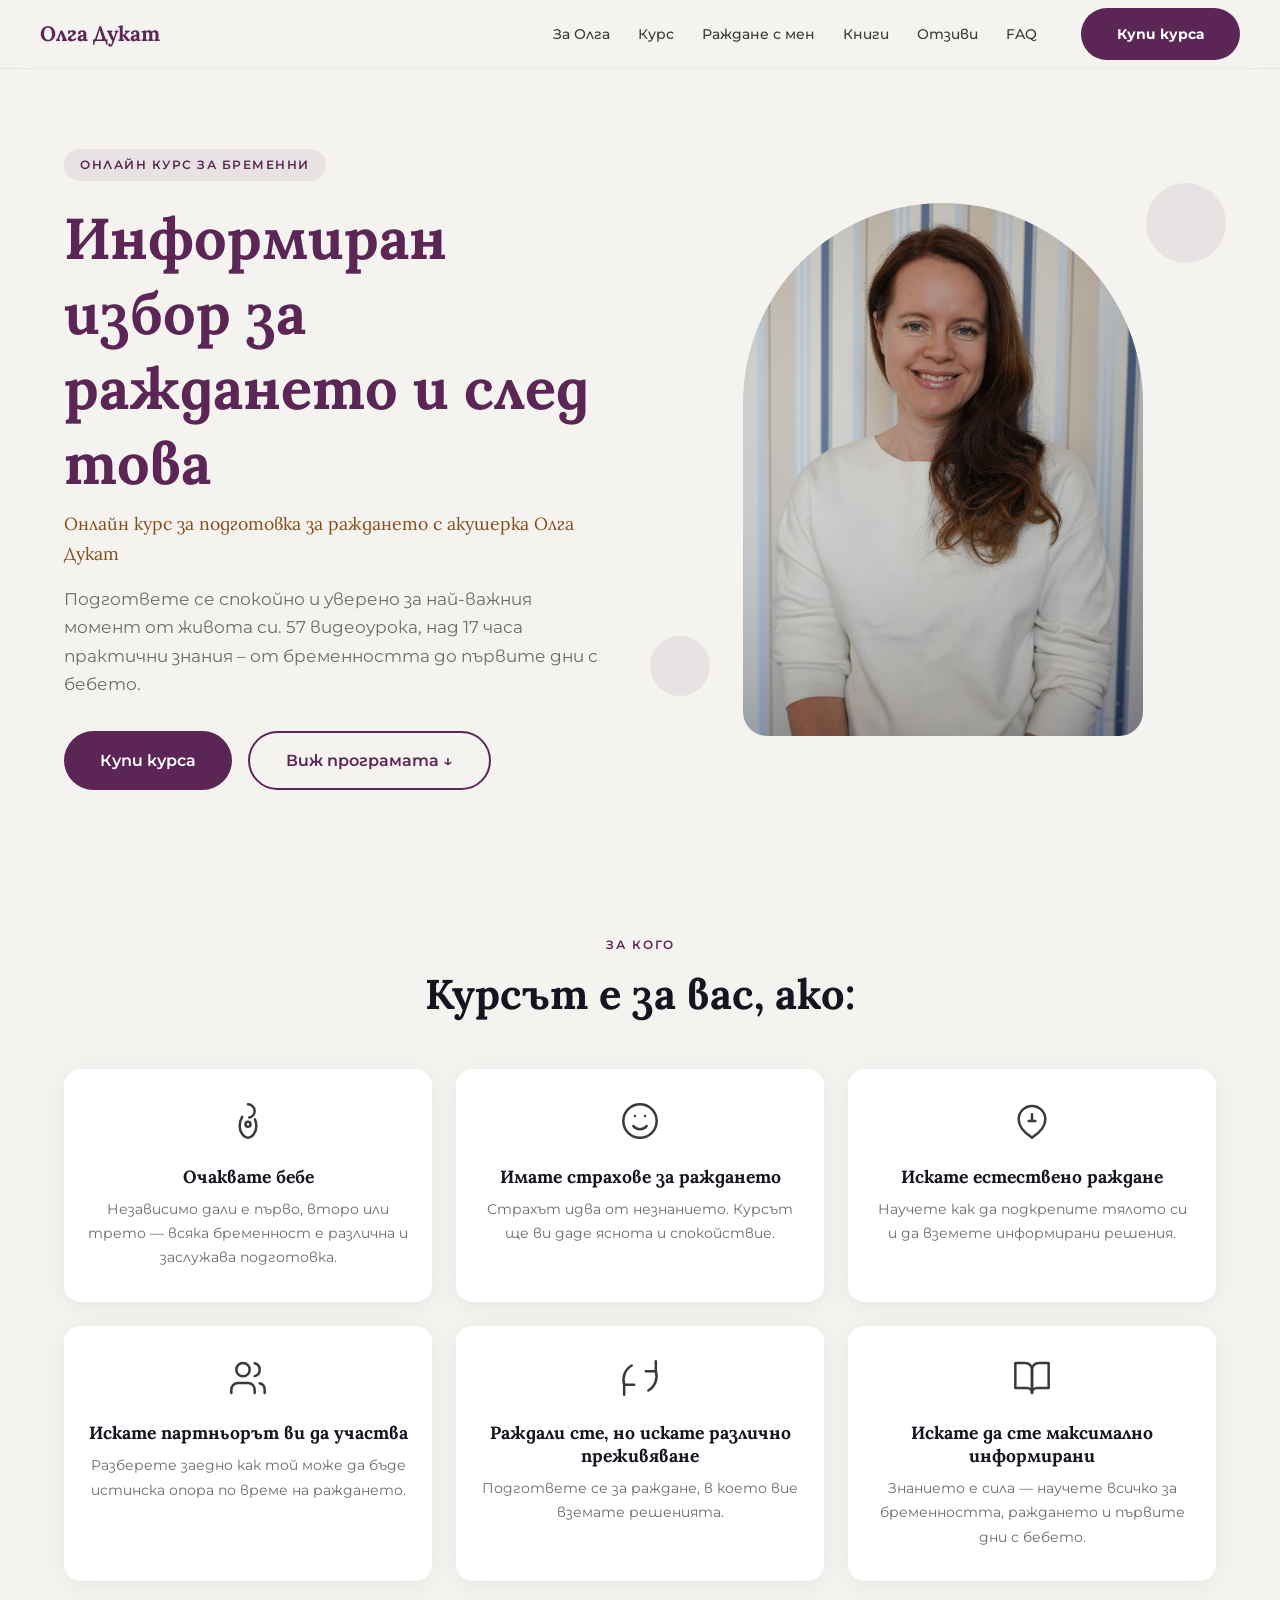
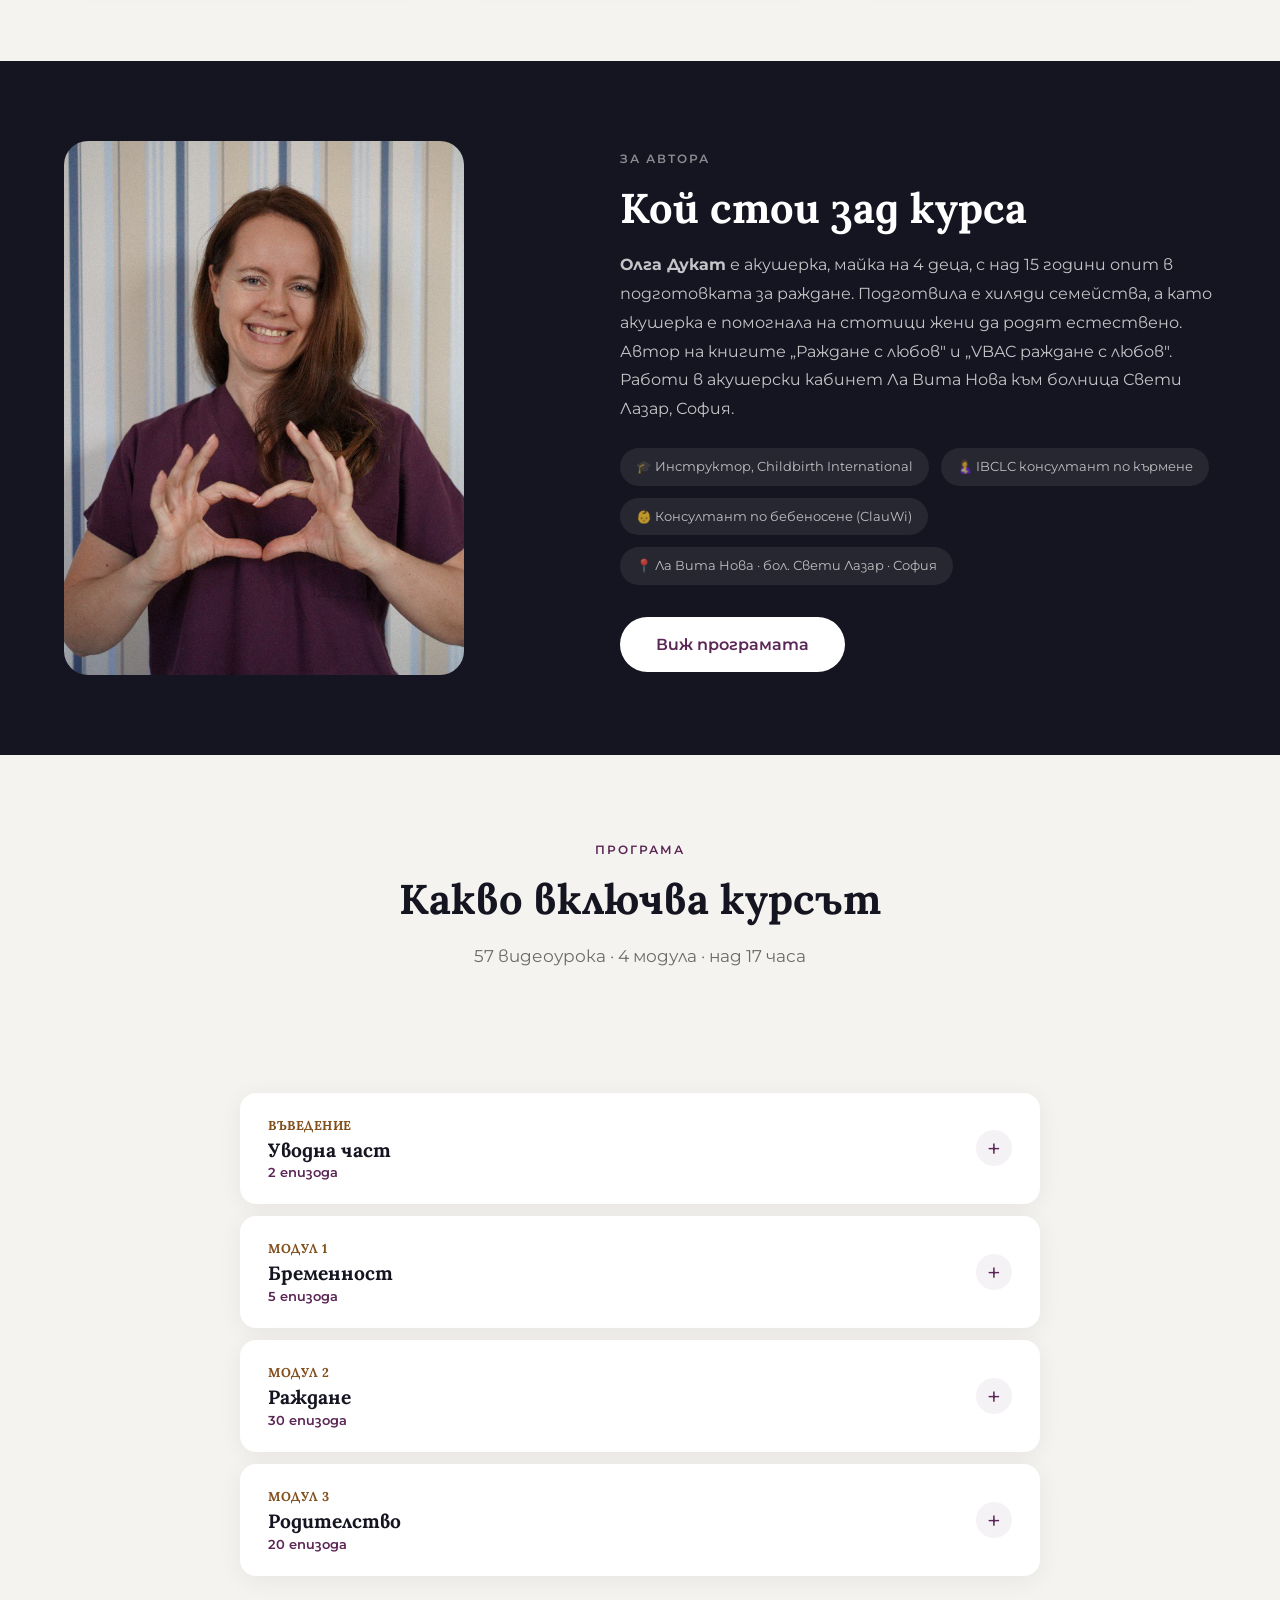
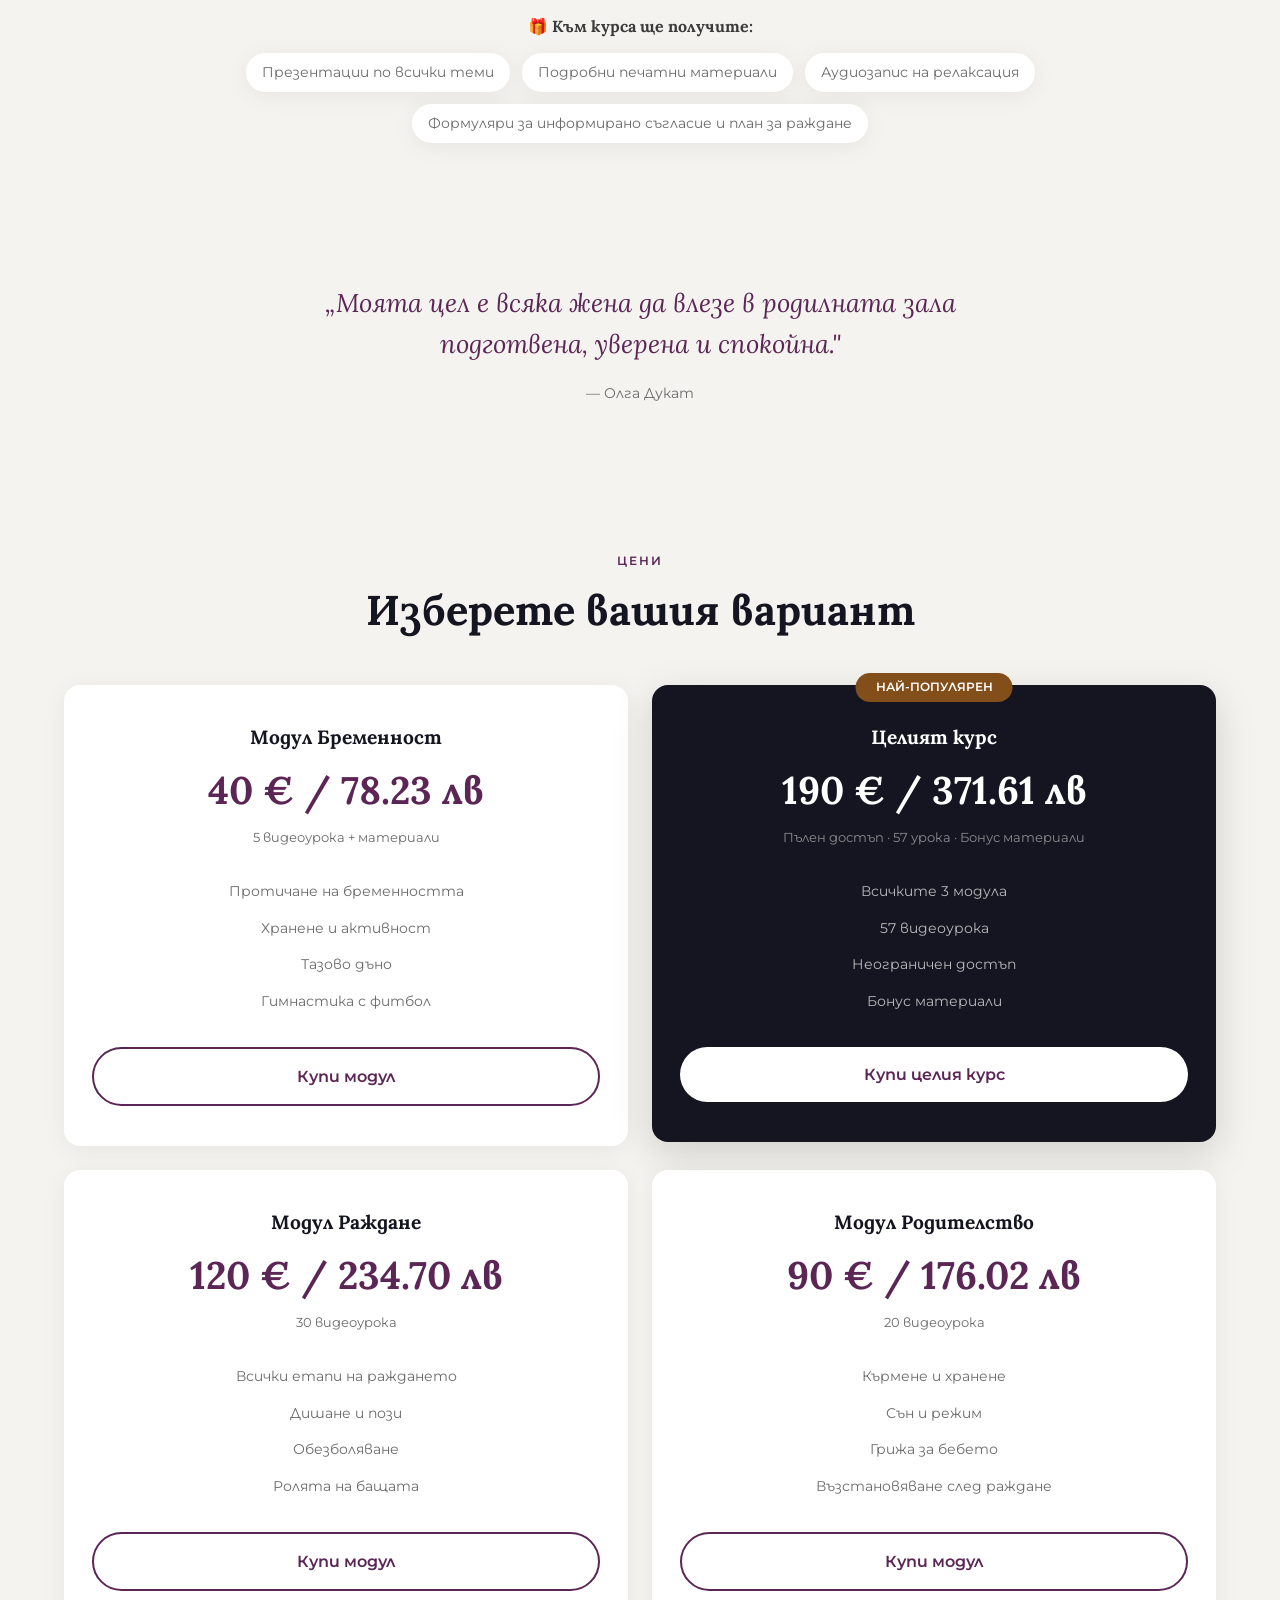
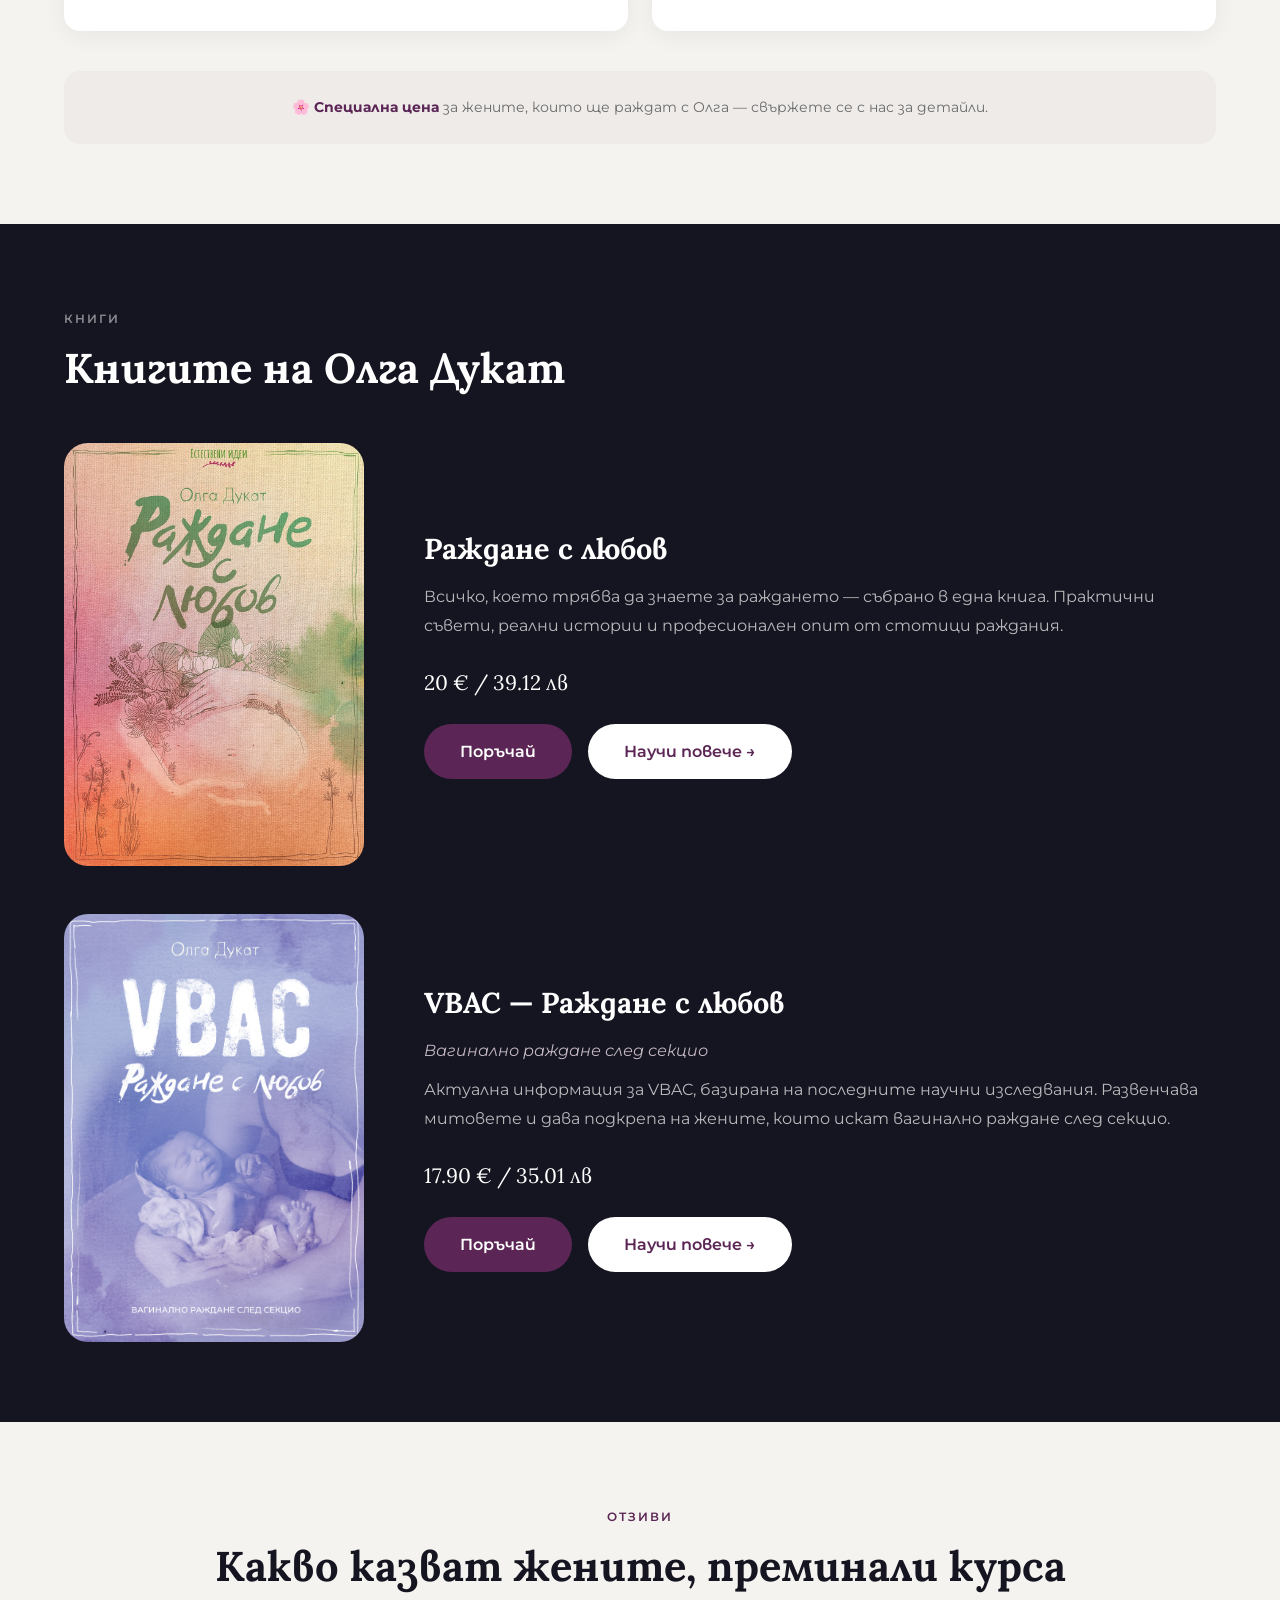
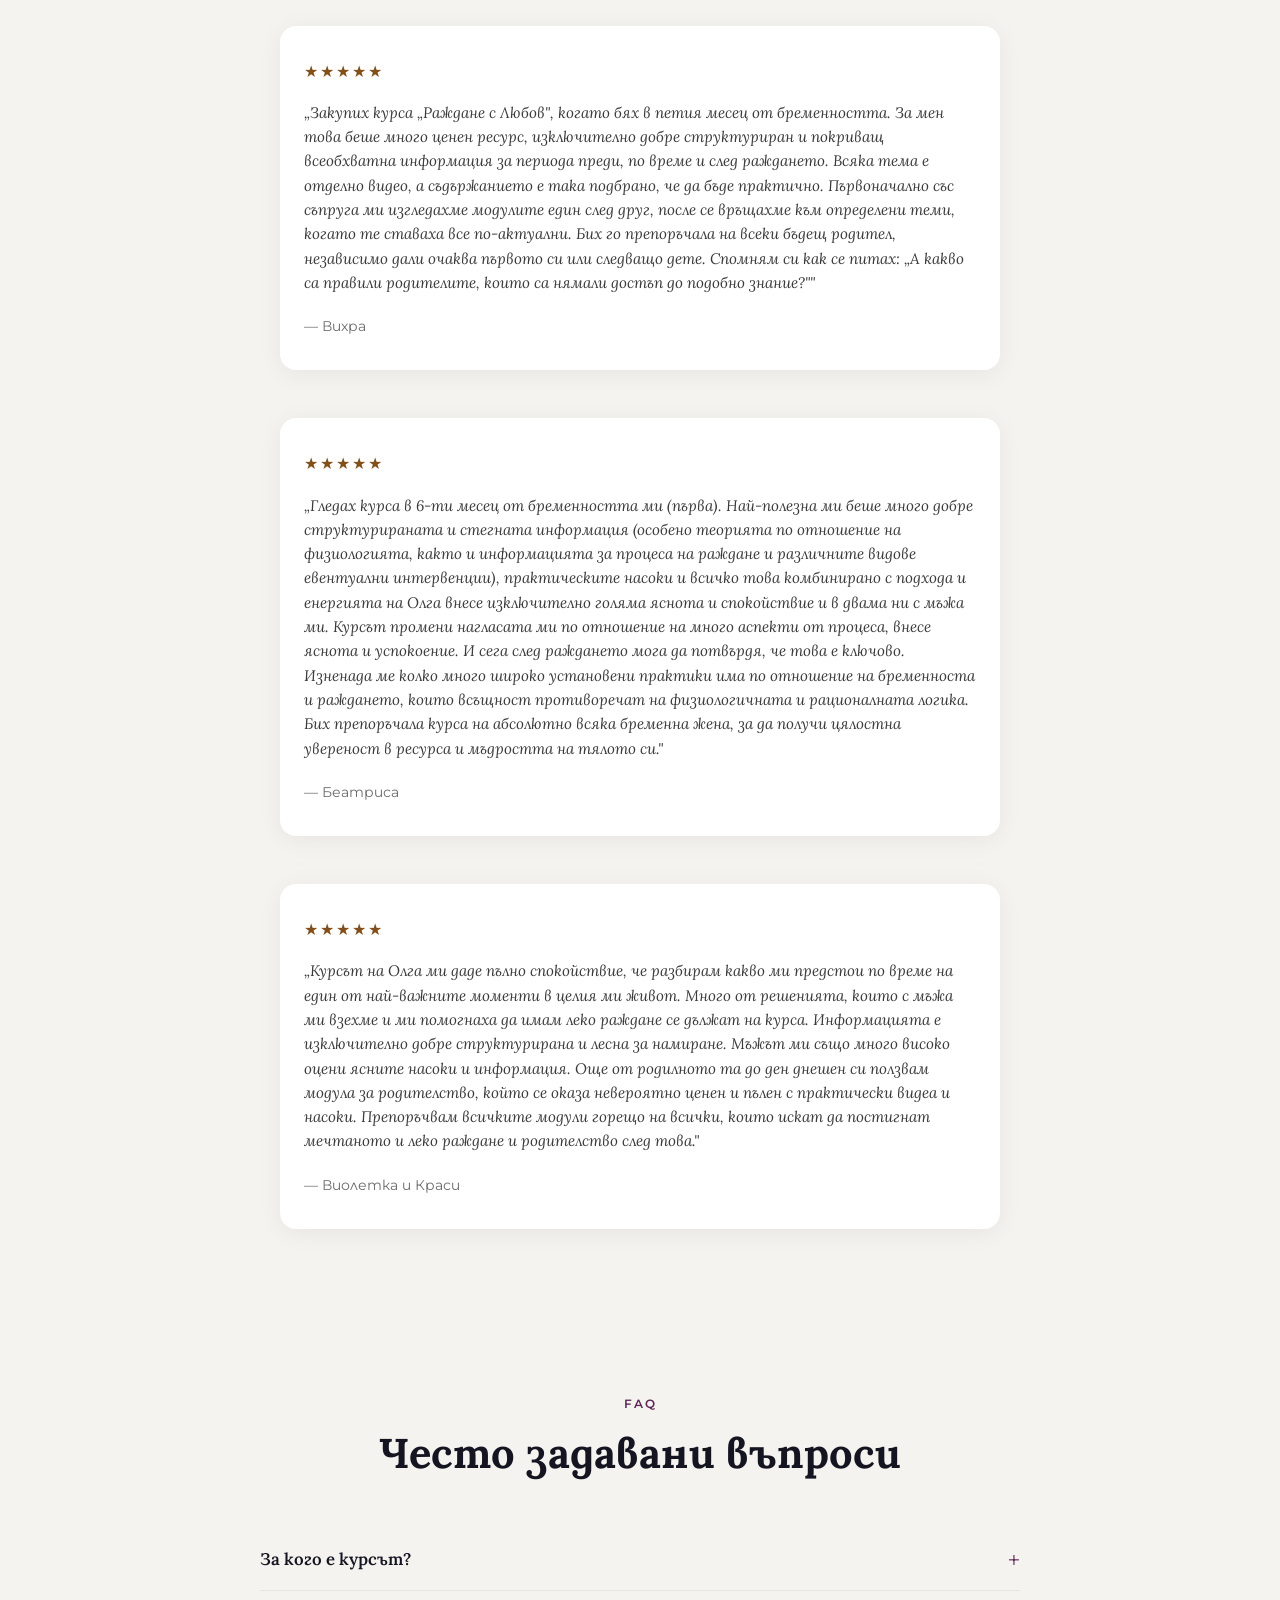
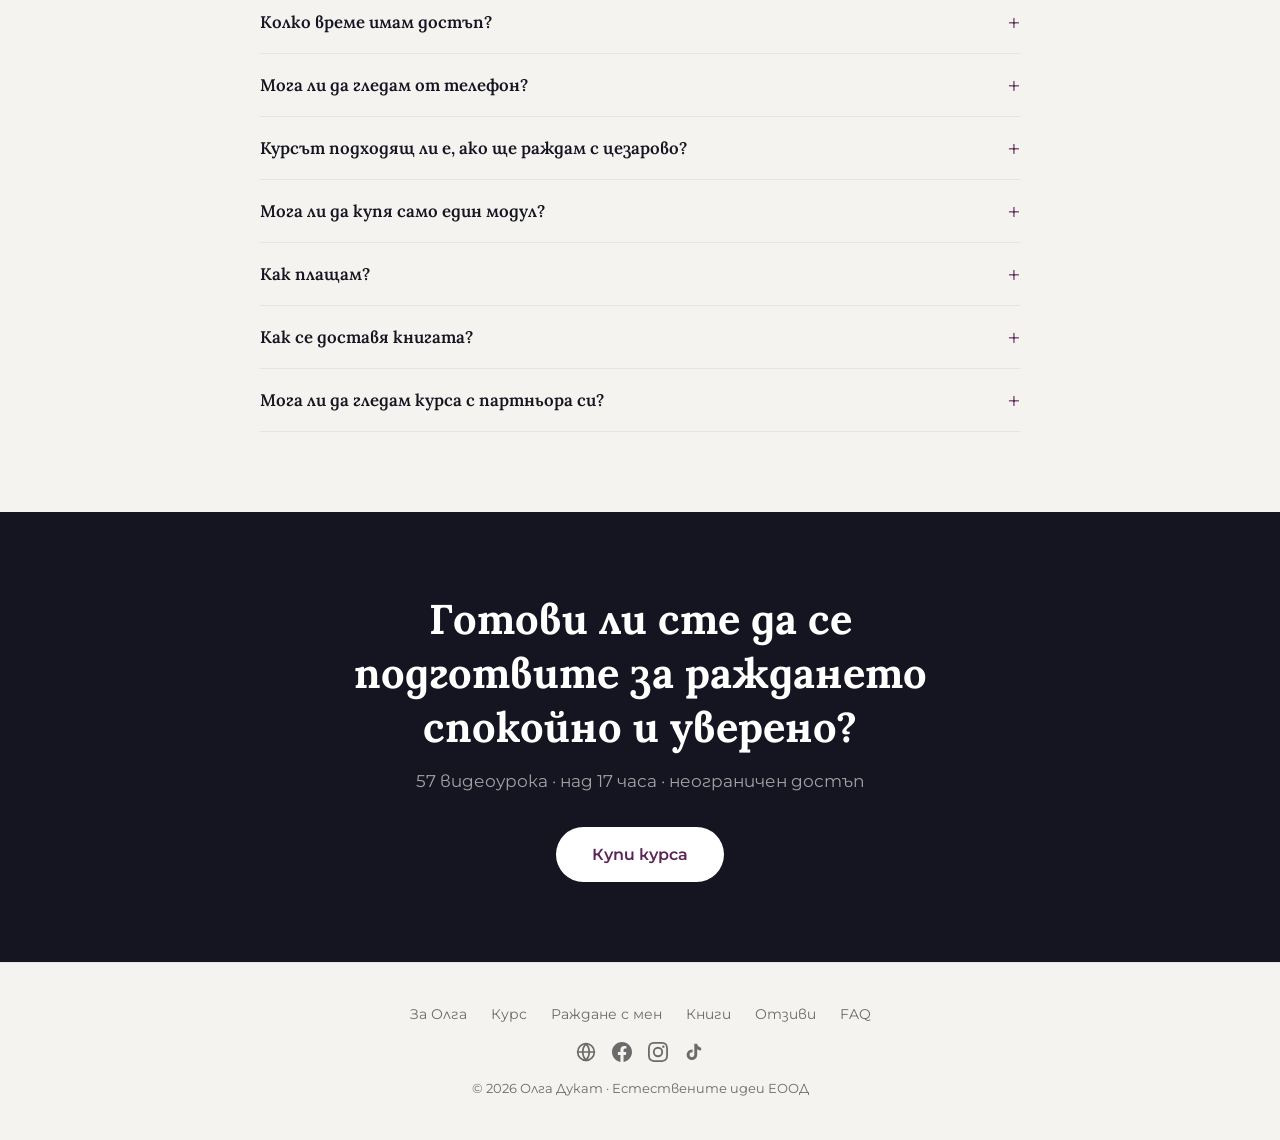
==== commit 11049040: "deploy: название курса, био Олги, отзыв Беатрисы, контакт попап, фото, убрать Будлея" ====
--- a/index.html
+++ b/index.html
@@ -7,7 +7,7 @@
   <meta name="description" content="Подгответе се спокойно и уверено за раждането. 57 видеоурока, над 17 часа практични знания – от бременността до първите дни с бебето.">
   <meta name="author" content="Олга Дукат">
   <meta name="robots" content="index, follow">
-  <link rel="canonical" href="https://olga-dukat.claw-slave1.4129.pro/">
+  <link rel="canonical" href="https://olgadukat.bg/">
 
   <!-- Favicons -->
   <link rel="icon" type="image/svg+xml" href="/favicon.svg">
@@ -19,8 +19,8 @@
   <meta property="og:type" content="website">
   <meta property="og:title" content="Раждане с любов — Онлайн курс с акушерка Олга Дукат">
   <meta property="og:description" content="Подгответе се спокойно и уверено за раждането. 57 видеоурока, над 17 часа практични знания.">
-  <meta property="og:image" content="https://olga-dukat.claw-slave1.4129.pro/images/og-main.jpg">
-  <meta property="og:url" content="https://olga-dukat.claw-slave1.4129.pro/">
+  <meta property="og:image" content="https://olgadukat.bg/images/og-main.jpg">
+  <meta property="og:url" content="https://olgadukat.bg/">
   <meta property="og:locale" content="bg_BG">
   <meta property="og:site_name" content="Олга Дукат — Раждане с любов">
 
@@ -28,12 +28,12 @@
   <meta name="twitter:card" content="summary_large_image">
   <meta name="twitter:title" content="Раждане с любов — Онлайн курс с акушерка Олга Дукат">
   <meta name="twitter:description" content="57 видеоурока, над 17 часа практични знания – от бременността до първите дни с бебето.">
-  <meta name="twitter:image" content="https://olga-dukat.claw-slave1.4129.pro/images/og-main.jpg">
+  <meta name="twitter:image" content="https://olgadukat.bg/images/og-main.jpg">
 
   <link rel="preconnect" href="https://fonts.googleapis.com">
   <link rel="preconnect" href="https://fonts.gstatic.com" crossorigin>
   <link href="https://fonts.googleapis.com/css2?family=Lora:ital,wght@0,400;0,600;0,700;1,400&family=Montserrat:wght@300;400;500;600;700&subset=cyrillic,latin&subset=cyrillic&display=swap" rel="stylesheet">
-  <link rel="stylesheet" href="styles.css?v=d40944cb">
+  <link rel="stylesheet" href="styles.css?v=79859eb">
 
   <!-- Structured Data -->
   <script type="application/ld+json">
@@ -48,8 +48,8 @@
       "jobTitle": "Акушерка",
       "url": "https://www.olgadukat.com/"
     },
-    "url": "https://olga-dukat.claw-slave1.4129.pro/",
-    "image": "https://olga-dukat.claw-slave1.4129.pro/images/og-main.jpg",
+    "url": "https://olgadukat.bg/",
+    "image": "https://olgadukat.bg/images/og-main.jpg",
     "inLanguage": "bg",
     "offers": {
       "@type": "Offer",
@@ -91,7 +91,7 @@
     <div class="hero__grid">
       <div class="hero__content">
         <span class="hero__badge">ОНЛАЙН КУРС ЗА БРЕМЕННИ</span>
-        <h1>Раждане с любов</h1>
+        <h1>Информиран избор за раждането и след това</h1>
         <p class="hero__sub">Онлайн курс за подготовка за раждането с акушерка Олга Дукат</p>
         <p class="hero__text">Подгответе се спокойно и уверено за най-важния момент от живота си. 57 видеоурока, над 17 часа практични знания – от бременността до първите дни с бебето.</p>
         <div class="hero__buttons">
@@ -128,7 +128,7 @@
           <svg width="40" height="40" viewBox="0 0 24 24" fill="none" stroke="currentColor" stroke-width="1.5" stroke-linecap="round" stroke-linejoin="round"><path d="M12 22c5.523 0 10-4.477 10-10S17.523 2 12 2 2 6.477 2 12s4.477 10 10 10z"/><path d="M8 15s1.5 2 4 2 4-2 4-2"/><line x1="9" y1="9" x2="9.01" y2="9"/><line x1="15" y1="9" x2="15.01" y2="9"/></svg>
         </div>
         <h3>Имате страхове за раждането</h3>
-        <p>Страхът идва от незнанието. Курсът ще ви даде ясност и спокойствие.</p>
+        <p>Страхът идва от незнанието. Курсът ще ви даде яснота и спокойствие.</p>
       </div>
       <div class="for-whom__card" data-animate="fade-up">
         <div class="for-whom__card-icon">
@@ -172,7 +172,7 @@
       <div class="about__content" data-animate="fade-right">
         <span class="badge badge--light">ЗА АВТОРА</span>
         <h2 class="section-title">Кой стои зад курса</h2>
-        <p class="about__text"><strong>Олга Дукат</strong> е акушерка, майка на 4 деца, с над 15 години опит в подготовката за раждане. Подготвила е хиляди семейства и е помогнала на стотици жени да родят естествено — първо като дула, а след това като акушерка. Автор на книгата „Раждане с любов". Работи в акушерски кабинет Ла Вита Нова към болница Свети Лазар, София.</p>
+        <p class="about__text"><strong>Олга Дукат</strong> е акушерка, майка на 4 деца, с над 15 години опит в подготовката за раждане. Подготвила е хиляди семейства, а като акушерка е помогнала на стотици жени да родят естествено. Автор на книгите „Раждане с любов" и „VBAC раждане с любов". Работи в акушерски кабинет Ла Вита Нова към болница Свети Лазар, София.</p>
         <div class="about__quals">
           <span class="about__qual">🎓 Инструктор, Childbirth International</span>
           <span class="about__qual">🤱 IBCLC консултант по кърмене</span>
@@ -384,7 +384,7 @@
       <div class="pricing__card" data-animate="fade-up">
         <h3 class="pricing__card-title">Модул Родителство</h3>
         <div class="pricing__card-price">90 € / 176.02 лв</div>
-        <div class="pricing__card-note">Грижа за новороденото</div>
+        <div class="pricing__card-note">20 видеоурока</div>
         <ul class="pricing__card-features">
           <li>Кърмене и хранене</li>
           <li>Сън и режим</li>
@@ -445,6 +445,11 @@
         <div class="testimonial-card__stars">★★★★★</div>
         <p class="testimonial-card__text">„Закупих курса „Раждане с Любов", когато бях в петия месец от бременността. За мен това беше много ценен ресурс, изключително добре структуриран и покриващ всеобхватна информация за периода преди, по време и след раждането. Всяка тема е отделно видео, а съдържанието е така подбрано, че да бъде практично. Първоначално със съпруга ми изгледахме модулите един след друг, после се връщахме към определени теми, когато те ставаха все по-актуални. Бих го препоръчала на всеки бъдещ родител, независимо дали очаква първото си или следващо дете. Спомням си как се питах: „А какво са правили родителите, които са нямали достъп до подобно знание?""</p>
         <p class="testimonial-card__author">— Вихра</p>
+      </div>
+      <div class="testimonial-card" data-animate="fade-up">
+        <div class="testimonial-card__stars">★★★★★</div>
+        <p class="testimonial-card__text">„Гледах курса в 6-ти месец от бременността ми (първа). Най-полезна ми беше много добре структурираната и стегната информация (особено теорията по отношение на физиологията, както и информацията за процеса на раждане и различните видове евентуални интервенции), практическите насоки и всичко това комбинирано с подхода и енергията на Олга внесе изключително голяма яснота и спокойствие и в двама ни с мъжа ми. Курсът промени нагласата ми по отношение на много аспекти от процеса, внесе яснота и успокоение. И сега след раждането мога да потвърдя, че това е ключово. Изненада ме колко много широко установени практики има по отношение на бременноста и раждането, които всъщност противоречат на физиологичната и рационалната логика. Бих препоръчала курса на абсолютно всяка бременна жена, за да получи цялостна увереност в ресурса и мъдростта на тялото си."</p>
+        <p class="testimonial-card__author">— Беатриса</p>
       </div>
       <div class="testimonial-card" data-animate="fade-up">
         <div class="testimonial-card__stars">★★★★★</div>
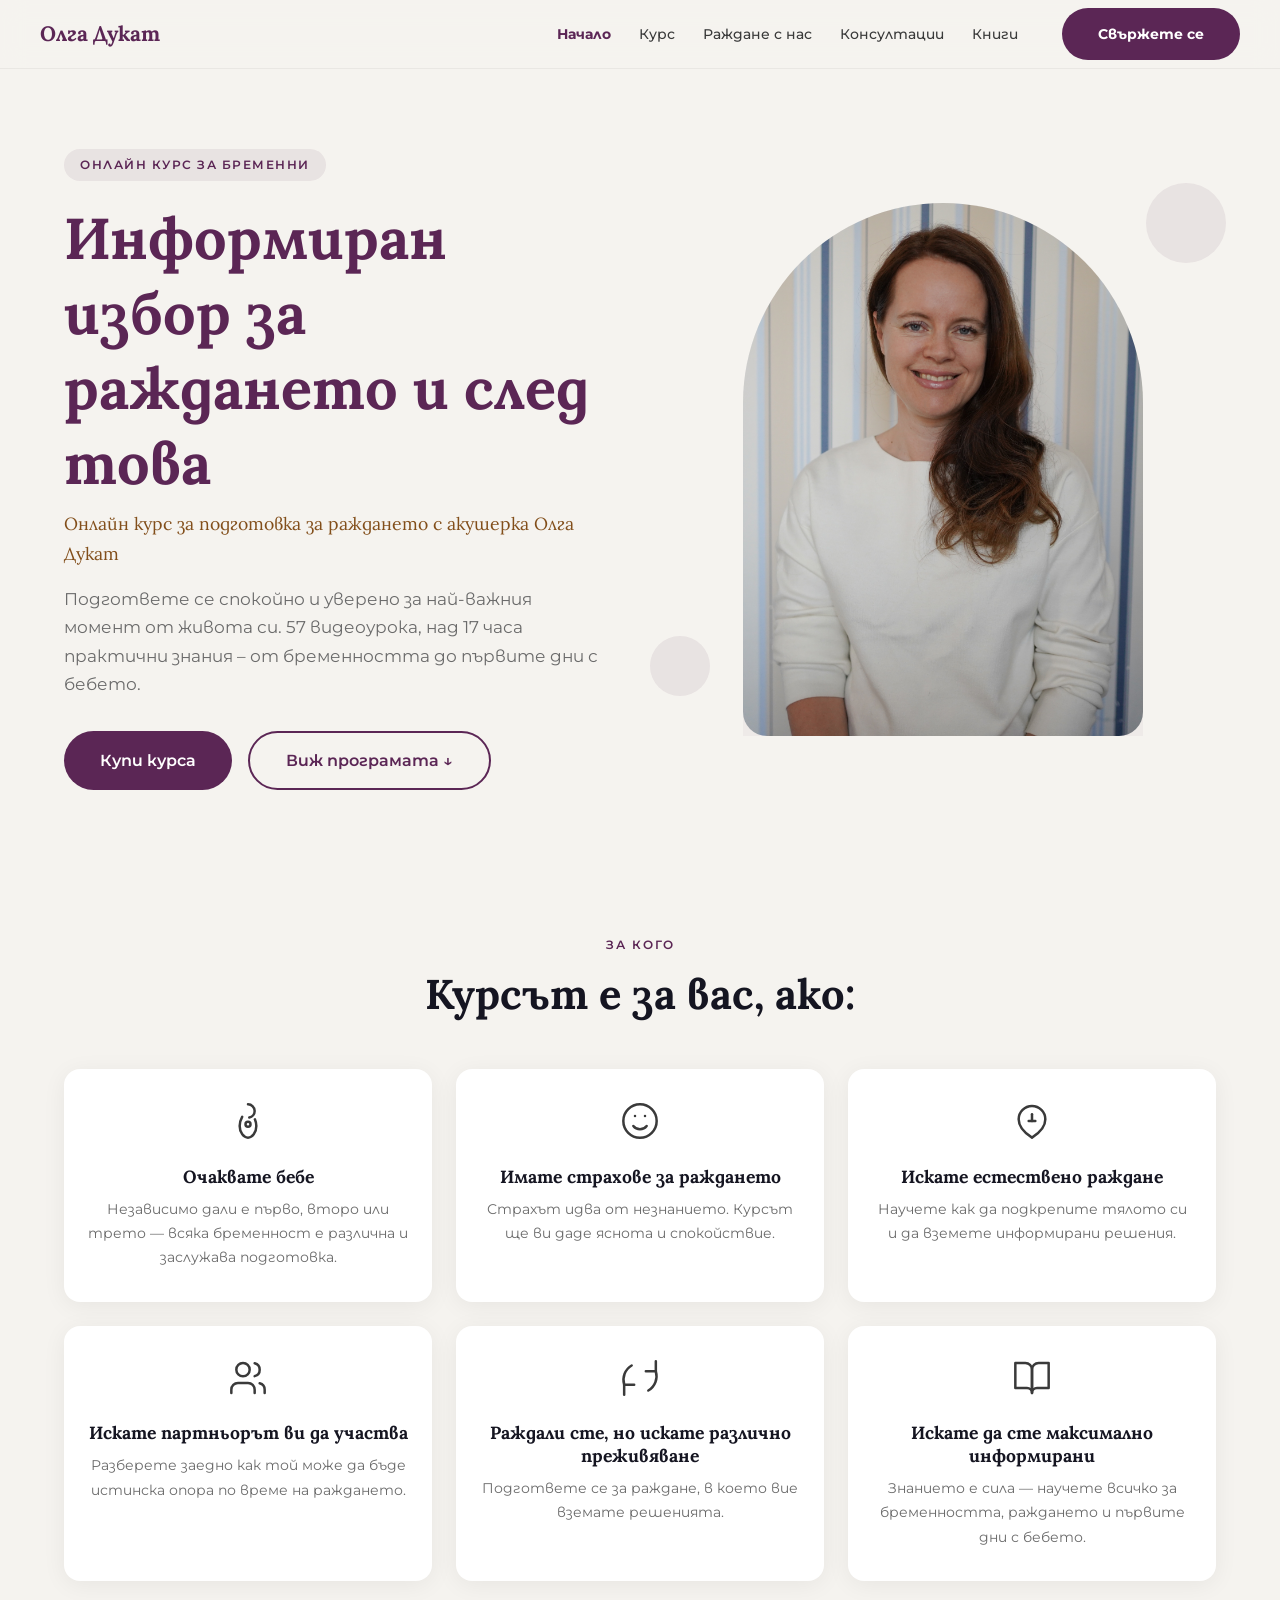
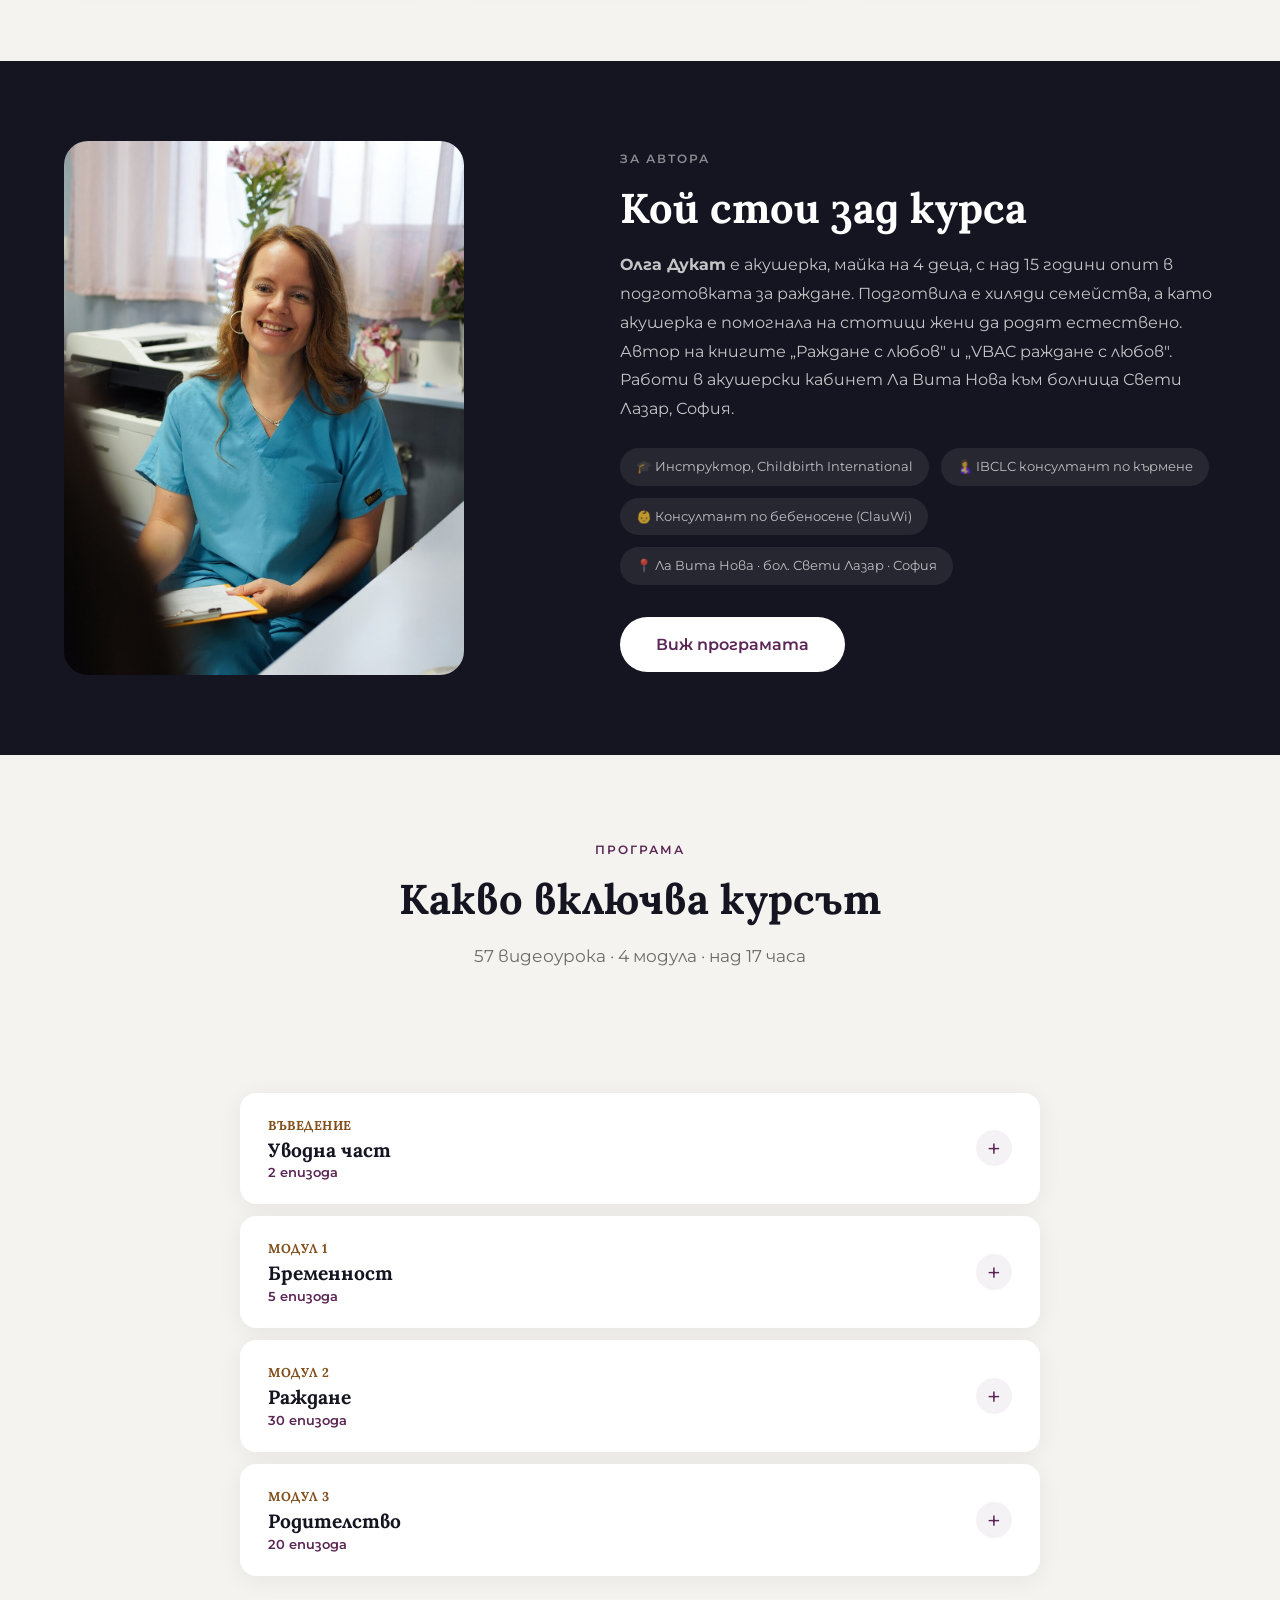
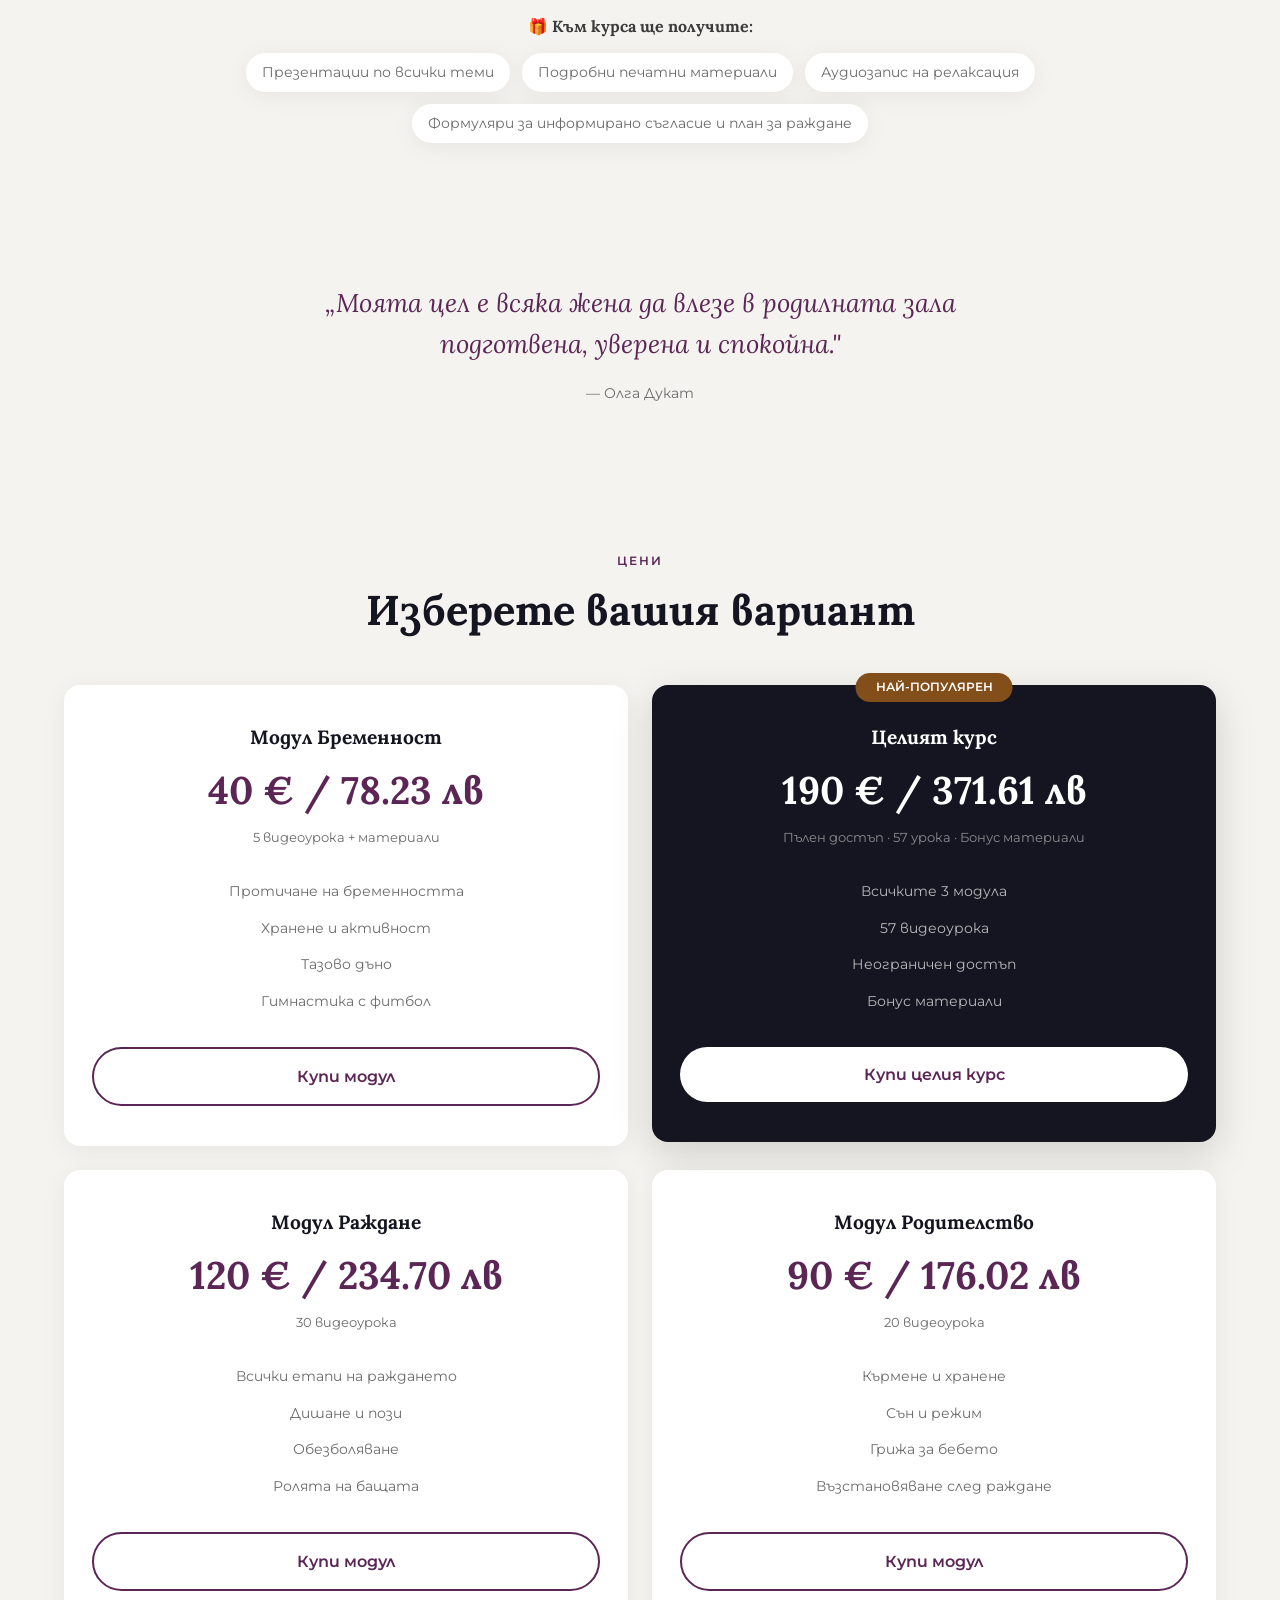
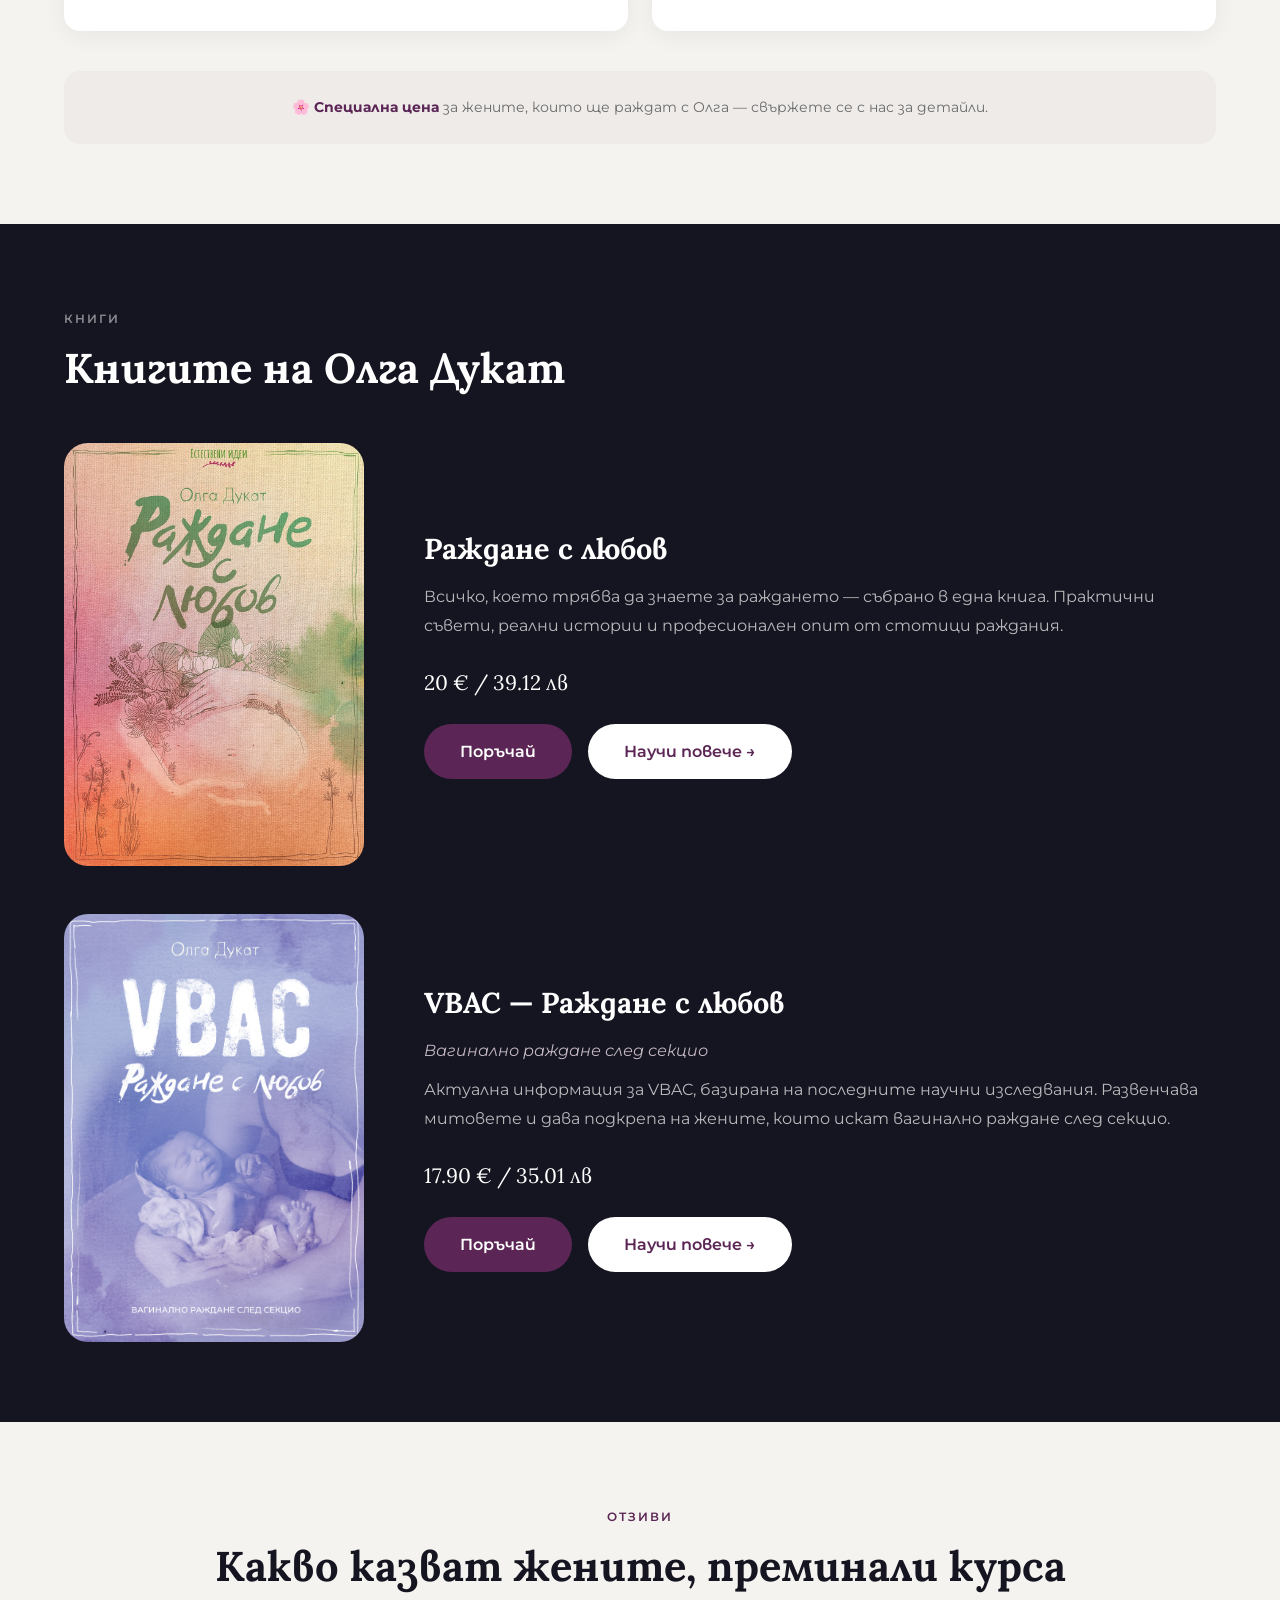
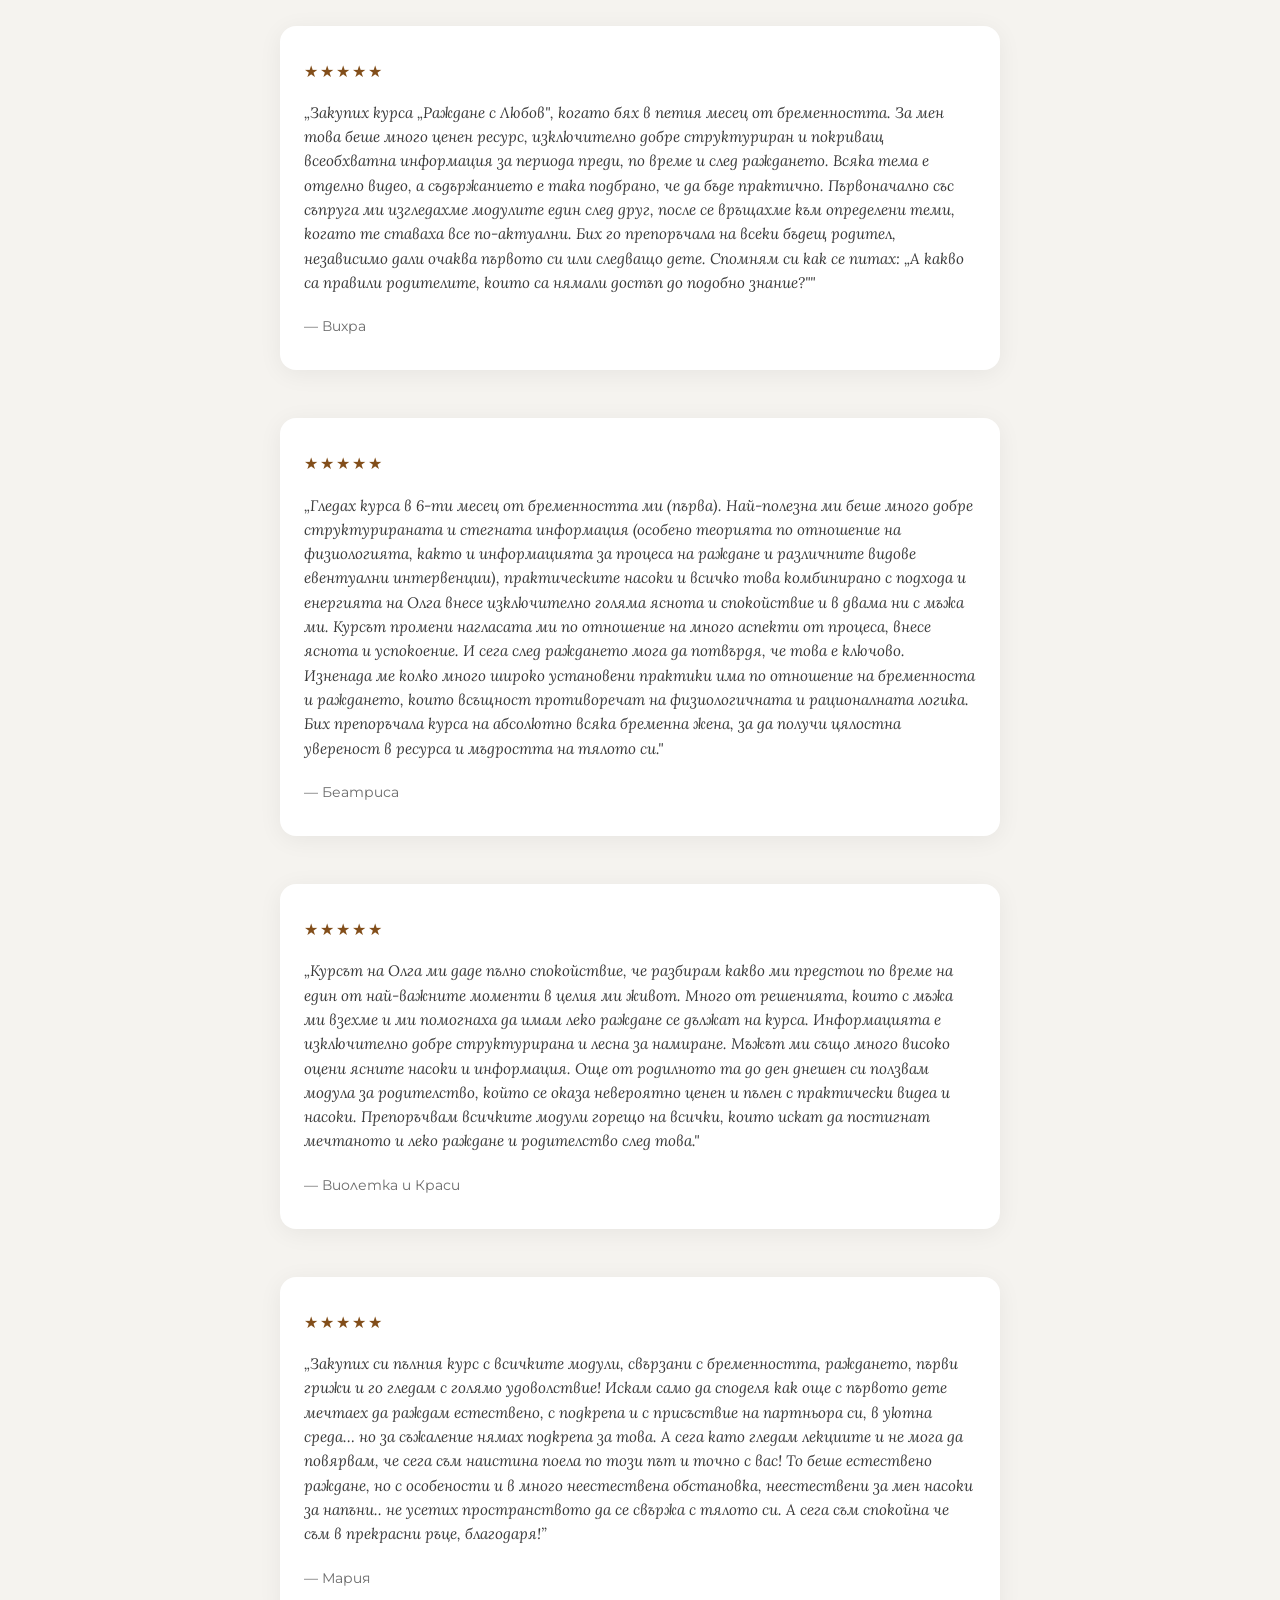
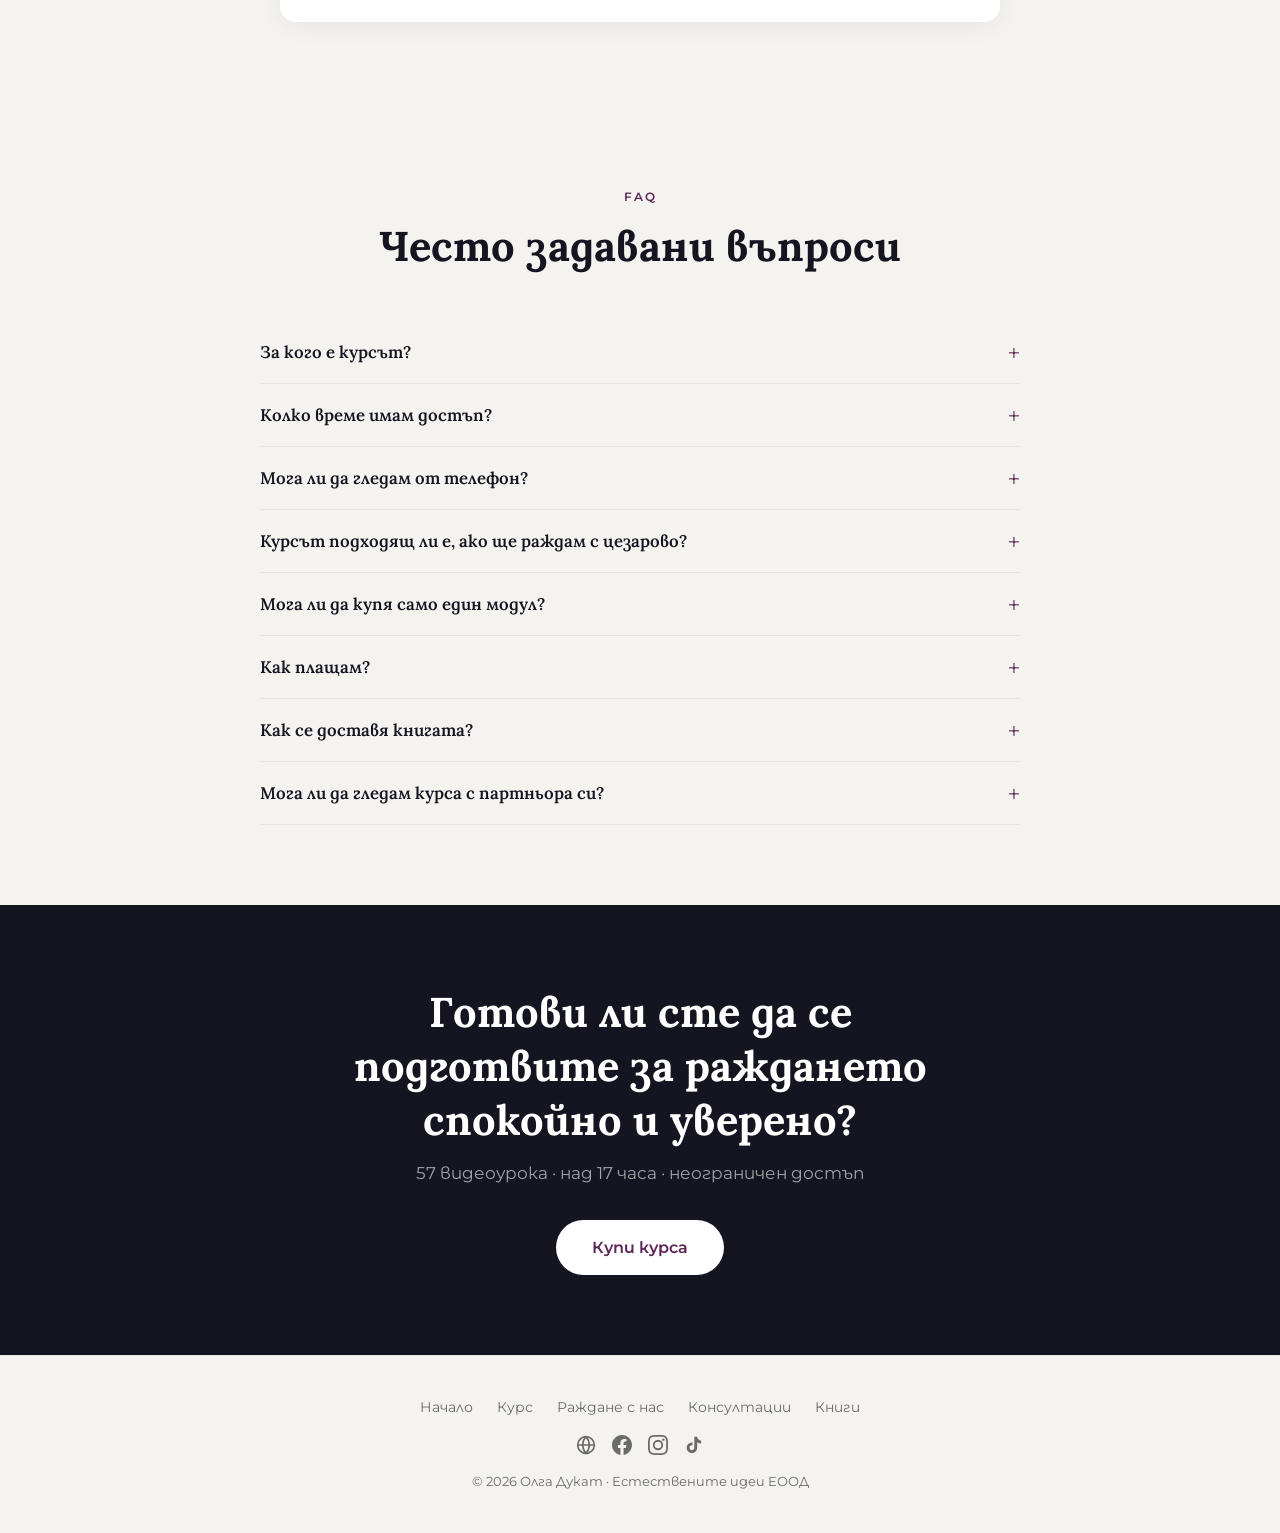
==== commit 7c73463e: "Deploy staging updates to production" ====
--- a/index.html
+++ b/index.html
@@ -3,7 +3,7 @@
 <head>
   <meta charset="UTF-8">
   <meta name="viewport" content="width=device-width, initial-scale=1.0">
-  <title>Раждане с любов — Онлайн курс за подготовка за раждане с акушерка Олга Дукат</title>
+  <title>Олга Дукат — Онлайн курс за подготовка за раждане</title>
   <meta name="description" content="Подгответе се спокойно и уверено за раждането. 57 видеоурока, над 17 часа практични знания – от бременността до първите дни с бебето.">
   <meta name="author" content="Олга Дукат">
   <meta name="robots" content="index, follow">
@@ -15,32 +15,33 @@
   <link rel="icon" type="image/png" sizes="192x192" href="/favicon-192.png">
   <link rel="apple-touch-icon" href="/apple-touch-icon.png">
 
-  <!-- Open Graph -->
+
+  <!-- Social Preview -->
   <meta property="og:type" content="website">
-  <meta property="og:title" content="Раждане с любов — Онлайн курс с акушерка Олга Дукат">
-  <meta property="og:description" content="Подгответе се спокойно и уверено за раждането. 57 видеоурока, над 17 часа практични знания.">
-  <meta property="og:image" content="https://olgadukat.bg/images/og-main.jpg">
+  <meta property="og:title" content="Олга Дукат — Онлайн курс за подготовка за раждане">
+  <meta property="og:description" content="57 видеоурока, над 17 часа практични знания – от бременността до първите дни с бебето.">
+  <meta property="og:image" content="https://olgadukat.bg/images/og-main-new.png">
+  <meta property="og:image:width" content="1200">
+  <meta property="og:image:height" content="630">
   <meta property="og:url" content="https://olgadukat.bg/">
   <meta property="og:locale" content="bg_BG">
-  <meta property="og:site_name" content="Олга Дукат — Раждане с любов">
-
-  <!-- Twitter Card -->
+  <meta property="og:site_name" content="Олга Дукат">
   <meta name="twitter:card" content="summary_large_image">
-  <meta name="twitter:title" content="Раждане с любов — Онлайн курс с акушерка Олга Дукат">
+  <meta name="twitter:title" content="Олга Дукат — Онлайн курс за подготовка за раждане">
   <meta name="twitter:description" content="57 видеоурока, над 17 часа практични знания – от бременността до първите дни с бебето.">
-  <meta name="twitter:image" content="https://olgadukat.bg/images/og-main.jpg">
+  <meta name="twitter:image" content="https://olgadukat.bg/images/og-main-new.png">
 
   <link rel="preconnect" href="https://fonts.googleapis.com">
   <link rel="preconnect" href="https://fonts.gstatic.com" crossorigin>
   <link href="https://fonts.googleapis.com/css2?family=Lora:ital,wght@0,400;0,600;0,700;1,400&family=Montserrat:wght@300;400;500;600;700&subset=cyrillic,latin&subset=cyrillic&display=swap" rel="stylesheet">
-  <link rel="stylesheet" href="styles.css?v=79859eb">
+  <link rel="stylesheet" href="styles.css?v=20260706a">
 
   <!-- Structured Data -->
   <script type="application/ld+json">
   {
     "@context": "https://schema.org",
     "@type": "Course",
-    "name": "Раждане с любов — Онлайн курс за подготовка за раждане",
+    "name": "Олга Дукат — Онлайн курс за подготовка за раждане",
     "description": "57 видеоурока, над 17 часа практични знания – от бременността до първите дни с бебето.",
     "provider": {
       "@type": "Person",
@@ -72,14 +73,13 @@
       <span></span><span></span><span></span>
     </button>
     <div class="navbar__links" id="navLinks">
-      <a href="#about">За Олга</a>
-      <a href="#program">Курс</a>
-      <a href="/razhdane-s-men">Раждане с мен</a>
-      <a href="#book">Книги</a>
-      <a href="#testimonials">Отзиви</a>
-      <a href="#faq">FAQ</a>
+      <a href="/" class="active">Начало</a>
+      <a href="/#program">Курс</a>
+      <a href="/razhdane-s-nas">Раждане с нас</a>
+      <a href="/konsultatsii">Консултации</a>
+      <a href="/knigi">Книги</a>
       <div class="navbar__cta">
-        <a href="https://olga-dukat.teachable.com/purchase?product_id=6661942" class="btn btn--primary" target="_blank">Купи курса</a>
+        <a href="#" class="btn btn--primary" onclick="openContactModal();return false;">Свържете се</a>
       </div>
     </div>
   </div>
@@ -167,7 +167,7 @@
   <div class="container">
     <div class="about__grid">
       <div class="about__image" data-animate="fade-left">
-        <img src="images/olga-1.jpg" alt="Олга Дукат" class="about__photo">
+        <img src="images/olga-author-new.jpg" alt="Олга Дукат" class="about__photo">
       </div>
       <div class="about__content" data-animate="fade-right">
         <span class="badge badge--light">ЗА АВТОРА</span>
@@ -407,27 +407,27 @@
     <h2 class="section-title" style="color: var(--white); margin-bottom: 48px;">Книгите на Олга Дукат</h2>
     <div class="book-teaser__grid">
       <div class="book-teaser__cover" data-animate="fade-left">
-        <a href="/razhdane-s-lubov"><img src="images/book-cover-razhdane.jpg" alt="Книга Раждане с любов" class="book-teaser__img"></a>
+        <a href="/knigi#razhdane-s-lubov"><img src="images/book-cover-razhdane.jpg" alt="Книга Раждане с любов" class="book-teaser__img"></a>
       </div>
       <div class="book-teaser__content" data-animate="fade-right">
-        <a href="/razhdane-s-lubov" style="text-decoration: none; color: inherit;"><h3 class="section-title" style="font-size: 1.8rem;">Раждане с любов</h3></a>
+        <a href="/knigi#razhdane-s-lubov" style="text-decoration: none; color: inherit;"><h3 class="section-title" style="font-size: 1.8rem;">Раждане с любов</h3></a>
         <p class="book-teaser__text">Всичко, което трябва да знаете за раждането — събрано в една книга. Практични съвети, реални истории и професионален опит от стотици раждания.</p>
         <p class="book-teaser__price">20 € / 39.12 лв</p>
         <a href="https://buy.stripe.com/bJebJ01ET06jfIG3J22ZO02" class="btn btn--primary" target="_blank">Поръчай</a>
-        <a href="/razhdane-s-lubov" class="btn btn--white" style="margin-left: 12px;">Научи повече →</a>
+        <a href="/knigi#razhdane-s-lubov" class="btn btn--white" style="margin-left: 12px;">Научи повече →</a>
       </div>
     </div>
     <div class="book-teaser__grid" style="margin-top: 48px;">
       <div class="book-teaser__cover" data-animate="fade-left">
-        <a href="/vbac"><img src="images/vbac-cover.png" alt="VBAC — Раждане с любов" class="book-teaser__img"></a>
+        <a href="/knigi#vbac"><img src="images/vbac-cover.png" alt="VBAC — Раждане с любов" class="book-teaser__img"></a>
       </div>
       <div class="book-teaser__content" data-animate="fade-right">
-        <a href="/vbac" style="text-decoration: none; color: inherit;"><h3 class="section-title" style="font-size: 1.8rem;">VBAC — Раждане с любов</h3></a>
+        <a href="/knigi#vbac" style="text-decoration: none; color: inherit;"><h3 class="section-title" style="font-size: 1.8rem;">VBAC — Раждане с любов</h3></a>
         <p class="book-teaser__subtitle" style="font-style: italic; color: var(--accent-light, #C2B6C1); margin-bottom: 12px;">Вагинално раждане след секцио</p>
         <p class="book-teaser__text">Актуална информация за VBAC, базирана на последните научни изследвания. Развенчава митовете и дава подкрепа на жените, които искат вагинално раждане след секцио.</p>
         <p class="book-teaser__price">17.90 € / 35.01 лв</p>
         <a href="https://buy.stripe.com/fZu5kC83haKXeECfrK2ZO01" class="btn btn--primary" target="_blank">Поръчай</a>
-        <a href="/vbac" class="btn btn--white" style="margin-left: 12px;">Научи повече →</a>
+        <a href="/knigi#vbac" class="btn btn--white" style="margin-left: 12px;">Научи повече →</a>
       </div>
     </div>
   </div>
@@ -456,6 +456,11 @@
         <p class="testimonial-card__text">„Курсът на Олга ми даде пълно спокойствие, че разбирам какво ми предстои по време на един от най-важните моменти в целия ми живот. Много от решенията, които с мъжа ми взехме и ми помогнаха да имам леко раждане се дължат на курса. Информацията е изключително добре структурирана и лесна за намиране. Мъжът ми също много високо оцени ясните насоки и информация. Още от родилното та до ден днешен си ползвам модула за родителство, който се оказа невероятно ценен и пълен с практически видеа и насоки. Препоръчвам всичките модули горещо на всички, които искат да постигнат мечтаното и леко раждане и родителство след това."</p>
         <p class="testimonial-card__author">— Виолетка и Краси</p>
       </div>
+      <div class="testimonial-card" data-animate="fade-up">
+        <div class="testimonial-card__stars">★★★★★</div>
+        <p class="testimonial-card__text">„Закупих си пълния курс с всичките модули, свързани с бременността, раждането, първи грижи и го гледам с голямо удоволствие! Искам само да споделя как още с първото дете мечтаех да раждам естествено, с подкрепа и с присъствие на партньора си, в уютна среда… но за съжаление нямах подкрепа за това. А сега като гледам лекциите и не мога да повярвам, че сега съм наистина поела по този път и точно с вас! То беше естествено раждане, но с особености и в много неестествена обстановка, неестествени за мен насоки за напъни.. не усетих пространството да се свържа с тялото си. А сега съм спокойна че съм в прекрасни ръце, благодаря!”</p>
+        <p class="testimonial-card__author">— Мария</p>
+      </div>
     </div>
   </div>
 </section>
@@ -517,12 +522,11 @@
 <footer class="footer">
   <div class="container">
     <div class="footer__links">
-      <a href="#about">За Олга</a>
-      <a href="#program">Курс</a>
-      <a href="/razhdane-s-men">Раждане с мен</a>
-      <a href="#book">Книги</a>
-      <a href="#testimonials">Отзиви</a>
-      <a href="#faq">FAQ</a>
+      <a href="/">Начало</a>
+      <a href="/#program">Курс</a>
+      <a href="/razhdane-s-nas">Раждане с нас</a>
+      <a href="/konsultatsii">Консултации</a>
+      <a href="/knigi">Книги</a>
     </div>
     <div class="footer__social">
       <a href="https://www.olgadukat.com/" target="_blank" title="Блог">
@@ -542,7 +546,57 @@
   </div>
 </footer>
 
-<script>
+<div id="contactModal" class="contact-modal" onclick="if(event.target===this)closeContactModal()">
+  <div class="contact-modal__box contact-modal__box--wide">
+    <button class="contact-modal__close" onclick="closeContactModal()" aria-label="Затвори">&times;</button>
+    <h3>Свържете се с нас</h3>
+    <div class="contact-list">
+      <a href="mailto:olga.dukat.midwife@gmail.com" class="contact-row">
+        <span class="contact-row__icon contact-row__icon--mail" aria-hidden="true"><svg viewBox="0 0 24 24" width="22" height="22" fill="none" stroke="currentColor" stroke-width="2" stroke-linecap="round" stroke-linejoin="round"><rect x="3" y="5" width="18" height="14" rx="2"/><path d="M3 7l9 6 9-6"/></svg></span>
+        <span class="contact-row__text">olga.dukat.midwife@gmail.com</span>
+      </a>
+      <a href="https://www.instagram.com/olgadukat/" target="_blank" class="contact-row">
+        <span class="contact-row__icon contact-row__icon--svg" aria-hidden="true"><svg viewBox="0 0 24 24" width="22" height="22" fill="currentColor"><path d="M12 2.163c3.204 0 3.584.012 4.85.07 3.252.148 4.771 1.691 4.919 4.919.058 1.265.069 1.645.069 4.849 0 3.205-.012 3.584-.069 4.849-.149 3.225-1.664 4.771-4.919 4.919-1.266.058-1.644.07-4.85.07-3.204 0-3.584-.012-4.849-.07-3.26-.149-4.771-1.699-4.919-4.92-.058-1.265-.07-1.644-.07-4.849 0-3.204.013-3.583.07-4.849.149-3.227 1.664-4.771 4.919-4.919 1.266-.057 1.645-.069 4.849-.069zM12 0C8.741 0 8.333.014 7.053.072 2.695.272.273 2.69.073 7.052.014 8.333 0 8.741 0 12c0 3.259.014 3.668.072 4.948.2 4.358 2.618 6.78 6.98 6.98C8.333 23.986 8.741 24 12 24c3.259 0 3.668-.014 4.948-.072 4.354-.2 6.782-2.618 6.979-6.98.059-1.28.073-1.689.073-4.948 0-3.259-.014-3.667-.072-4.947-.196-4.354-2.617-6.78-6.979-6.98C16.67.014 16.259 0 12 0zm0 5.838a6.162 6.162 0 100 12.324 6.162 6.162 0 000-12.324zM12 16a4 4 0 110-8 4 4 0 010 8zm6.406-11.845a1.44 1.44 0 100 2.881 1.44 1.44 0 000-2.881z"/></svg></span>
+        <span class="contact-row__text">instagram.com/olgadukat</span>
+      </a>
+      <a href="https://www.facebook.com/olga.dukat/" target="_blank" class="contact-row">
+        <span class="contact-row__icon contact-row__icon--facebook">f</span>
+        <span class="contact-row__text">facebook.com/olga.dukat</span>
+      </a>
+      <button type="button" class="contact-row contact-row--button" data-phone="+359 89 999 1264" onclick="copyPhoneNumber(this)" aria-label="Копирай телефона">
+        <span class="contact-row__icon contact-row__icon--phone" aria-hidden="true"><svg viewBox="0 0 24 24" width="22" height="22" fill="none" stroke="currentColor" stroke-width="2" stroke-linecap="round" stroke-linejoin="round"><path d="M22 16.92v3a2 2 0 0 1-2.18 2 19.79 19.79 0 0 1-8.63-3.07 19.5 19.5 0 0 1-6-6A19.79 19.79 0 0 1 2.12 4.18 2 2 0 0 1 4.11 2h3a2 2 0 0 1 2 1.72c.13.96.36 1.9.7 2.81a2 2 0 0 1-.45 2.11L8.09 9.91a16 16 0 0 0 6 6l1.27-1.27a2 2 0 0 1 2.11-.45c.91.34 1.85.57 2.81.7A2 2 0 0 1 22 16.92z"/></svg></span>
+        <span class="contact-row__text">+359 89 999 1264</span>
+      </button>
+    </div>
+  </div>
+</div><script>
+function openContactModal() { document.getElementById('contactModal').classList.add('active'); }
+function closeContactModal() { document.getElementById('contactModal').classList.remove('active'); }
+function copyPhoneNumber(button) {
+  const phone = button.dataset.phone;
+  const text = button.querySelector('.contact-row__text');
+  const original = text.textContent;
+  const showCopied = () => {
+    text.textContent = 'Копирано: ' + phone;
+    window.setTimeout(() => { text.textContent = original; }, 1600);
+  };
+  if (navigator.clipboard && window.isSecureContext) {
+    navigator.clipboard.writeText(phone).then(showCopied, () => fallbackCopyPhone(phone, showCopied));
+  } else {
+    fallbackCopyPhone(phone, showCopied);
+  }
+}
+function fallbackCopyPhone(phone, done) {
+  const input = document.createElement('input');
+  input.value = phone;
+  input.style.position = 'fixed';
+  input.style.opacity = '0';
+  document.body.appendChild(input);
+  input.select();
+  document.execCommand('copy');
+  input.remove();
+  done();
+}
 // Mobile nav toggle
 const toggle = document.getElementById('navToggle');
 const links = document.getElementById('navLinks');
--- a/styles.css
+++ b/styles.css
@@ -801,3 +801,285 @@
     transform: none !important;
   }
 }
+
+
+/* ====== 2026 SITE UPDATES ====== */
+.navbar__links a.active { color: var(--purple); font-weight: 700; }
+.content-grid-right {
+  display: grid;
+  grid-template-columns: minmax(0, 1fr) 360px;
+  gap: 48px;
+  align-items: center;
+  max-width: 1080px;
+  margin: 0 auto;
+}
+.content-grid-right__image img,
+.feature-photo {
+  width: 100%;
+  border-radius: var(--radius);
+  box-shadow: var(--shadow);
+  object-fit: cover;
+}
+.content-grid-right__image img { aspect-ratio: 4/5; }
+.page-intro { max-width: 760px; margin: 0 auto 48px; color: var(--text-light); font-size: 1.05rem; }
+.service-list li, .price-list li { display:flex; justify-content:space-between; gap:18px; padding:10px 0; border-bottom:1px solid rgba(0,0,0,0.08); }
+.service-list li:last-child, .price-list li:last-child { border-bottom:none; }
+.service-list span, .price-list span { text-align:left; }
+.books-grid { display:grid; grid-template-columns: repeat(2, minmax(0, 1fr)); gap:32px; align-items:stretch; }
+.book-card { background:#fff; border-radius:var(--radius); padding:28px; box-shadow:var(--shadow); display:grid; grid-template-columns:180px 1fr; gap:28px; align-items:center; }
+.book-card img { width:100%; border-radius:14px; box-shadow:0 10px 30px rgba(0,0,0,.12); }
+.book-card h2 { font-size:1.55rem; margin-bottom:8px; }
+.book-card__subtitle { color:var(--brown); font-style:italic; margin-bottom:12px; }
+.book-card__price { font-family:'Lora',serif; font-size:1.25rem; color:var(--purple); margin:18px 0; font-weight:700; }
+.contact-modal{display:none;position:fixed;inset:0;background:rgba(0,0,0,0.5);z-index:9999;align-items:center;justify-content:center;backdrop-filter:blur(4px)}
+.contact-modal.active{display:flex}
+.contact-modal__box{background:#fff;border-radius:18px;padding:38px 32px;max-width:430px;width:90%;position:relative;box-shadow:0 20px 60px rgba(0,0,0,0.22);text-align:center}
+.contact-modal__box h3{font-family:'Lora',serif;font-size:1.45rem;margin-bottom:8px;color:var(--bg-dark)}
+.contact-modal__box p{color:var(--text-light);margin-bottom:24px;font-size:.95rem}
+.contact-modal__close{position:absolute;top:12px;right:16px;background:none;border:none;font-size:1.8rem;cursor:pointer;color:#999;line-height:1}
+.contact-modal__close:hover{color:#333}
+.contact-icons{display:grid;grid-template-columns:repeat(4,1fr);gap:12px}
+.contact-icon{display:flex;flex-direction:column;align-items:center;justify-content:center;gap:6px;min-height:82px;border-radius:14px;background:rgba(91,38,85,.06);color:var(--purple);font-weight:700;transition:transform var(--transition),background var(--transition)}
+.contact-icon:hover{transform:translateY(-2px);background:rgba(91,38,85,.12);text-decoration:none!important}
+.contact-icon span{font-size:.78rem;color:var(--text)}
+@media (max-width: 900px) {
+  .content-grid-right { grid-template-columns: 1fr; }
+  .content-grid-right__image { order: -1; max-width: 420px; margin: 0 auto; }
+  .books-grid { grid-template-columns: 1fr; }
+  .book-card { grid-template-columns: 150px 1fr; }
+}
+@media (max-width: 560px) {
+  .book-card { grid-template-columns: 1fr; text-align:center; }
+  .book-card img { max-width:220px; margin:0 auto; }
+  .contact-icons{grid-template-columns:repeat(2,1fr)}
+  .service-list li, .price-list li { flex-direction:column; gap:2px; }
+}
+
+
+/* ====== ROUND 2 FIXES ====== */
+.hero__arch { min-height: 360px; background: rgba(91,38,85,0.04); }
+.hero__photo { display:block; height:100%; }
+.book-section { padding: 80px 0; }
+.book-section + .book-section { border-top: 1px solid rgba(0,0,0,0.06); }
+.book-section__actions { display:flex; gap:14px; flex-wrap:wrap; margin-top:22px; }
+.consultations-hero-photo { width:100%; max-width:100%; margin:0 auto 44px; display:block; border-radius:16px; box-shadow:var(--shadow); }
+.contact-modal__box--wide { max-width: 520px; text-align:left; }
+.contact-modal__box--wide h3 { text-align:center; margin-bottom:22px; }
+.contact-list { display:flex; flex-direction:column; gap:12px; }
+.contact-row { display:flex; align-items:center; gap:14px; width:100%; padding:14px 16px; background:rgba(91,38,85,.06); border:0; border-radius:14px; color:var(--text); font:inherit; font-weight:600; text-align:left; cursor:pointer; overflow-wrap:anywhere; }
+.contact-row:hover { background:rgba(91,38,85,.12); transform:translateY(-1px); text-decoration:none!important; }
+.contact-row__icon { width:34px; height:34px; border-radius:50%; display:flex; align-items:center; justify-content:center; flex-shrink:0; background:#fff; color:var(--purple); box-shadow:0 2px 10px rgba(0,0,0,.06); font-weight:800; }
+.contact-row__icon--facebook { font-family:Arial,sans-serif; font-size:1.25rem; }
+.contact-row__icon--phone { background:#fff; color:var(--purple); }
+.contact-row__icon--mail svg { display:block; }
+.contact-row__text { line-height:1.35; }
+@media (max-width:560px){ .book-section__actions { justify-content:center; } .contact-modal__box--wide { text-align:left; } }
+
+/* ====== BOOKS PAGE REDESIGN ====== */
+.books-page {
+  background:
+    radial-gradient(circle at 8% 8%, rgba(130,78,26,.08), transparent 30%),
+    radial-gradient(circle at 92% 18%, rgba(91,38,85,.08), transparent 28%),
+    var(--bg);
+}
+.books-page__hero { padding: 86px 0 34px; }
+.books-showcase { padding: 28px 0 70px; }
+.books-showcase__grid { display: grid; grid-template-columns: repeat(2, minmax(0, 1fr)); gap: 28px; align-items: stretch; }
+.book-display-card {
+  background: rgba(255,255,255,.92);
+  border: 1px solid rgba(91,38,85,.08);
+  border-radius: 28px;
+  padding: 28px;
+  box-shadow: 0 18px 55px rgba(21,21,33,.08);
+  display: grid;
+  grid-template-rows: auto 1fr;
+  gap: 26px;
+}
+.book-display-card__cover {
+  min-height: 360px;
+  border-radius: 22px;
+  background: linear-gradient(145deg, rgba(91,38,85,.08), rgba(130,78,26,.08));
+  display: flex;
+  align-items: center;
+  justify-content: center;
+  padding: 28px;
+}
+.book-display-card__cover img {
+  width: auto;
+  max-height: 330px;
+  border-radius: 12px;
+  box-shadow: 0 18px 42px rgba(0,0,0,.18);
+}
+.book-display-card__body { display: flex; flex-direction: column; }
+.book-display-card h2 { font-size: clamp(1.55rem, 2.6vw, 2.05rem); margin-bottom: 8px; }
+.book-display-card p { color: var(--text); line-height: 1.75; }
+.book-display-card__meta { color: var(--brown) !important; font-weight: 600; margin-bottom: 16px; }
+.book-display-card__points { margin: 20px 0 24px; display: grid; gap: 10px; }
+.book-display-card__points li { position: relative; padding-left: 26px; color: var(--text-light); line-height: 1.55; }
+.book-display-card__points li::before { content: ""; position: absolute; left: 0; top: .65em; width: 8px; height: 8px; border-radius: 50%; background: var(--purple); }
+.book-display-card__footer { margin-top: auto; display: flex; align-items: center; justify-content: space-between; gap: 18px; flex-wrap: wrap; }
+.book-display-card__price { font-family: 'Lora', serif; font-size: 1.35rem; color: var(--purple); font-weight: 700; white-space: nowrap; }
+.books-author { padding: 0 0 72px; }
+.books-author__card {
+  background: #fff;
+  border-radius: 28px;
+  box-shadow: 0 18px 55px rgba(21,21,33,.08);
+  overflow: hidden;
+  display: grid;
+  grid-template-columns: 320px 1fr;
+  align-items: stretch;
+}
+.books-author__photo { width: 100%; height: 100%; min-height: 360px; object-fit: cover; object-position: center 28%; }
+.books-author__content { padding: 48px; align-self: center; }
+.books-author__content h2 { font-size: clamp(1.7rem, 3vw, 2.25rem); margin-bottom: 14px; }
+.books-author__content p { color: var(--text-light); font-size: 1.03rem; }
+.books-author__tags { display: flex; flex-wrap: wrap; gap: 10px; margin-top: 24px; }
+.books-author__tags span { padding: 8px 14px; border-radius: 999px; background: rgba(91,38,85,.08); color: var(--purple); font-weight: 700; font-size: .88rem; }
+.books-cta { padding: 70px 0 86px; background: rgba(255,255,255,.45); border-top: 1px solid rgba(91,38,85,.08); }
+.books-cta h2 { font-size: clamp(1.7rem, 3vw, 2.25rem); margin-bottom: 12px; }
+.books-cta p { color: var(--text-light); max-width: 620px; margin: 0 auto 26px; }
+@media (max-width: 960px) {
+  .books-showcase__grid { grid-template-columns: 1fr; }
+  .book-display-card { grid-template-columns: 250px 1fr; grid-template-rows: auto; align-items: center; }
+  .book-display-card__cover { min-height: 0; height: 100%; }
+  .book-display-card__cover img { max-height: 290px; }
+  .books-author__card { grid-template-columns: 260px 1fr; }
+}
+@media (max-width: 720px) {
+  .books-page__hero { padding: 58px 0 18px; }
+  .books-showcase { padding: 18px 0 48px; }
+  .book-display-card { grid-template-columns: 1fr; padding: 22px; border-radius: 22px; }
+  .book-display-card__cover { min-height: 300px; }
+  .book-display-card__footer { align-items: flex-start; flex-direction: column; }
+  .books-author { padding-bottom: 52px; }
+  .books-author__card { grid-template-columns: 1fr; border-radius: 22px; }
+  .books-author__photo { min-height: 340px; max-height: 420px; }
+  .books-author__content { padding: 30px 24px; }
+  .books-cta { padding: 52px 0 64px; }
+}
+@media (max-width: 720px) {
+  .books-page .page-intro { margin-bottom: 22px; }
+  .book-display-card__cover { min-height: 270px; padding: 22px; }
+  .book-display-card__cover img { max-height: 250px; }
+  .books-author__photo { min-height: 300px; max-height: 340px; }
+}
+
+.book-display-card { scroll-margin-top: 96px; }
+
+/* Full-height book photos */
+.book-display-card__cover {
+  min-height: 520px;
+  padding: 0;
+  overflow: hidden;
+  background: transparent;
+}
+.book-display-card__cover img {
+  width: 100%;
+  height: 100%;
+  max-height: none;
+  object-fit: cover;
+  object-position: center;
+  border-radius: 22px;
+  box-shadow: none;
+}
+@media (max-width: 960px) {
+  .book-display-card__cover { min-height: 520px; height: auto; }
+  .book-display-card__cover img { max-height: none; }
+}
+@media (max-width: 720px) {
+  .book-display-card__cover { min-height: 520px; padding: 0; }
+  .book-display-card__cover img { max-height: none; }
+}
+.book-display-card__cover { position: relative; display: block; }
+.book-display-card__cover img { position: absolute; inset: 0; display: block; }
+
+/* ====== BOOKS PAGE SECTIONED REDESIGN ====== */
+.books-page--sections { background: var(--bg); }
+.books-page--sections .books-page__hero { padding: 86px 0 44px; }
+.book-feature { padding: 88px 0; }
+.book-feature--yellow,
+.book-inside-block--yellow { background: var(--bg); }
+.book-feature--dark,
+.book-inside-block--dark { background: var(--bg-dark); color: #fff; }
+.book-feature__grid {
+  display: grid;
+  grid-template-columns: minmax(0, .95fr) minmax(0, 1.05fr);
+  gap: 60px;
+  align-items: center;
+}
+.book-feature__grid--reverse { grid-template-columns: minmax(0, 1.05fr) minmax(0, .95fr); }
+.book-feature__image img {
+  width: 100%;
+  max-height: 640px;
+  object-fit: cover;
+  object-position: center;
+  border-radius: 24px;
+  box-shadow: 0 24px 70px rgba(21,21,33,.18);
+}
+.book-feature__content h2 { font-size: clamp(2.15rem, 5vw, 4rem); margin-bottom: 12px; }
+.book-feature__content p { font-size: 1.05rem; line-height: 1.8; color: var(--text); margin-bottom: 16px; }
+.book-feature__content blockquote {
+  font-family: 'Lora', serif;
+  font-size: clamp(1.2rem, 2.4vw, 1.55rem);
+  line-height: 1.55;
+  color: var(--purple);
+  border-left: 4px solid var(--purple);
+  padding-left: 20px;
+  margin: 20px 0 22px;
+}
+.book-feature__meta { color: var(--brown) !important; font-weight: 700; }
+.book-feature__lead { font-style: italic; }
+.book-feature__price { font-family: 'Lora', serif; font-size: 1.45rem; color: var(--purple); font-weight: 700; margin: 22px 0; }
+.book-feature--dark .book-feature__content h2,
+.book-feature--dark .section-title { color: #fff; }
+.book-feature--dark .book-feature__content p,
+.book-feature--dark .book-feature__meta { color: rgba(255,255,255,.78) !important; }
+.book-feature--dark .book-feature__price { color: #fff; }
+.book-inside-block { padding: 78px 0 88px; }
+.book-inside-block--dark .section-title { color: #fff; }
+.book-inside-list {
+  max-width: 860px;
+  margin: 34px auto 0;
+  display: grid;
+  gap: 14px;
+  text-align: left;
+}
+.book-inside-list li {
+  background: rgba(255,255,255,.72);
+  border: 1px solid rgba(91,38,85,.08);
+  border-radius: 18px;
+  padding: 18px 22px;
+  color: var(--text);
+  font-weight: 600;
+  box-shadow: 0 10px 34px rgba(21,21,33,.05);
+}
+.book-inside-list li span { margin-right: 8px; }
+.book-inside-list--dark li { background: rgba(255,255,255,.08); color: #fff; border-color: rgba(255,255,255,.12); }
+.books-author--white { background: #fff; padding: 88px 0; }
+.books-author__quote {
+  font-family: 'Lora', serif;
+  font-size: 1.25rem;
+  color: var(--purple);
+  border-left: 3px solid var(--purple);
+  padding-left: 16px;
+  margin: 22px 0 4px;
+}
+.books-buy-cta { padding: 78px 0 88px; background: var(--bg-dark); color: #fff; }
+.books-buy-cta .section-title,
+.books-buy-cta .section-subtitle { color: #fff; }
+.books-buy-cta__buttons { display: flex; justify-content: center; gap: 16px; flex-wrap: wrap; }
+.books-buy-cta__buttons .btn { white-space: normal; }
+@media (max-width: 860px) {
+  .book-feature { padding: 62px 0; }
+  .book-feature__grid,
+  .book-feature__grid--reverse { grid-template-columns: 1fr; gap: 32px; }
+  .book-feature__grid--reverse .book-feature__image { order: -1; }
+  .book-feature__image img { max-height: 520px; }
+  .book-inside-block { padding: 58px 0 66px; }
+  .books-author--white { padding: 62px 0; }
+}
+@media (max-width: 560px) {
+  .books-page--sections .books-page__hero { padding: 58px 0 28px; }
+  .book-feature__image img { max-height: 460px; border-radius: 20px; }
+  .book-inside-list li { padding: 16px 18px; }
+}
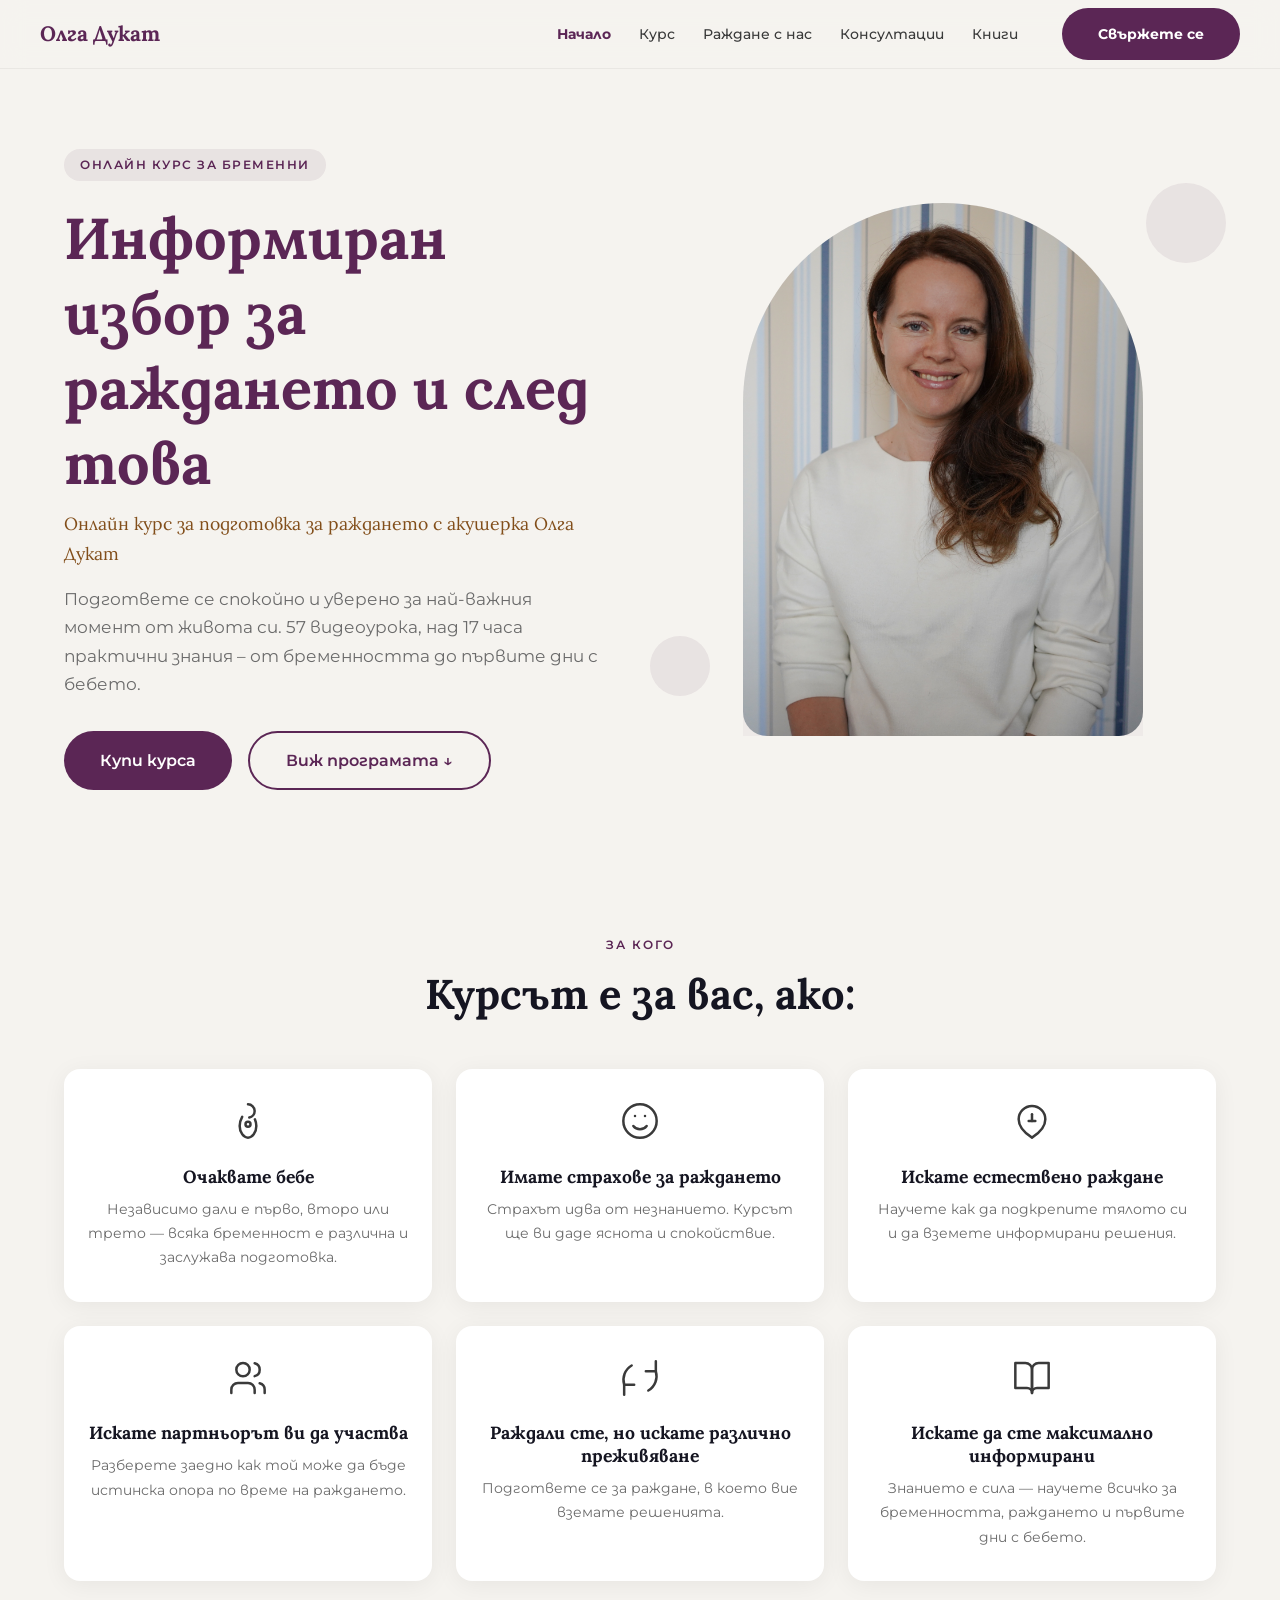
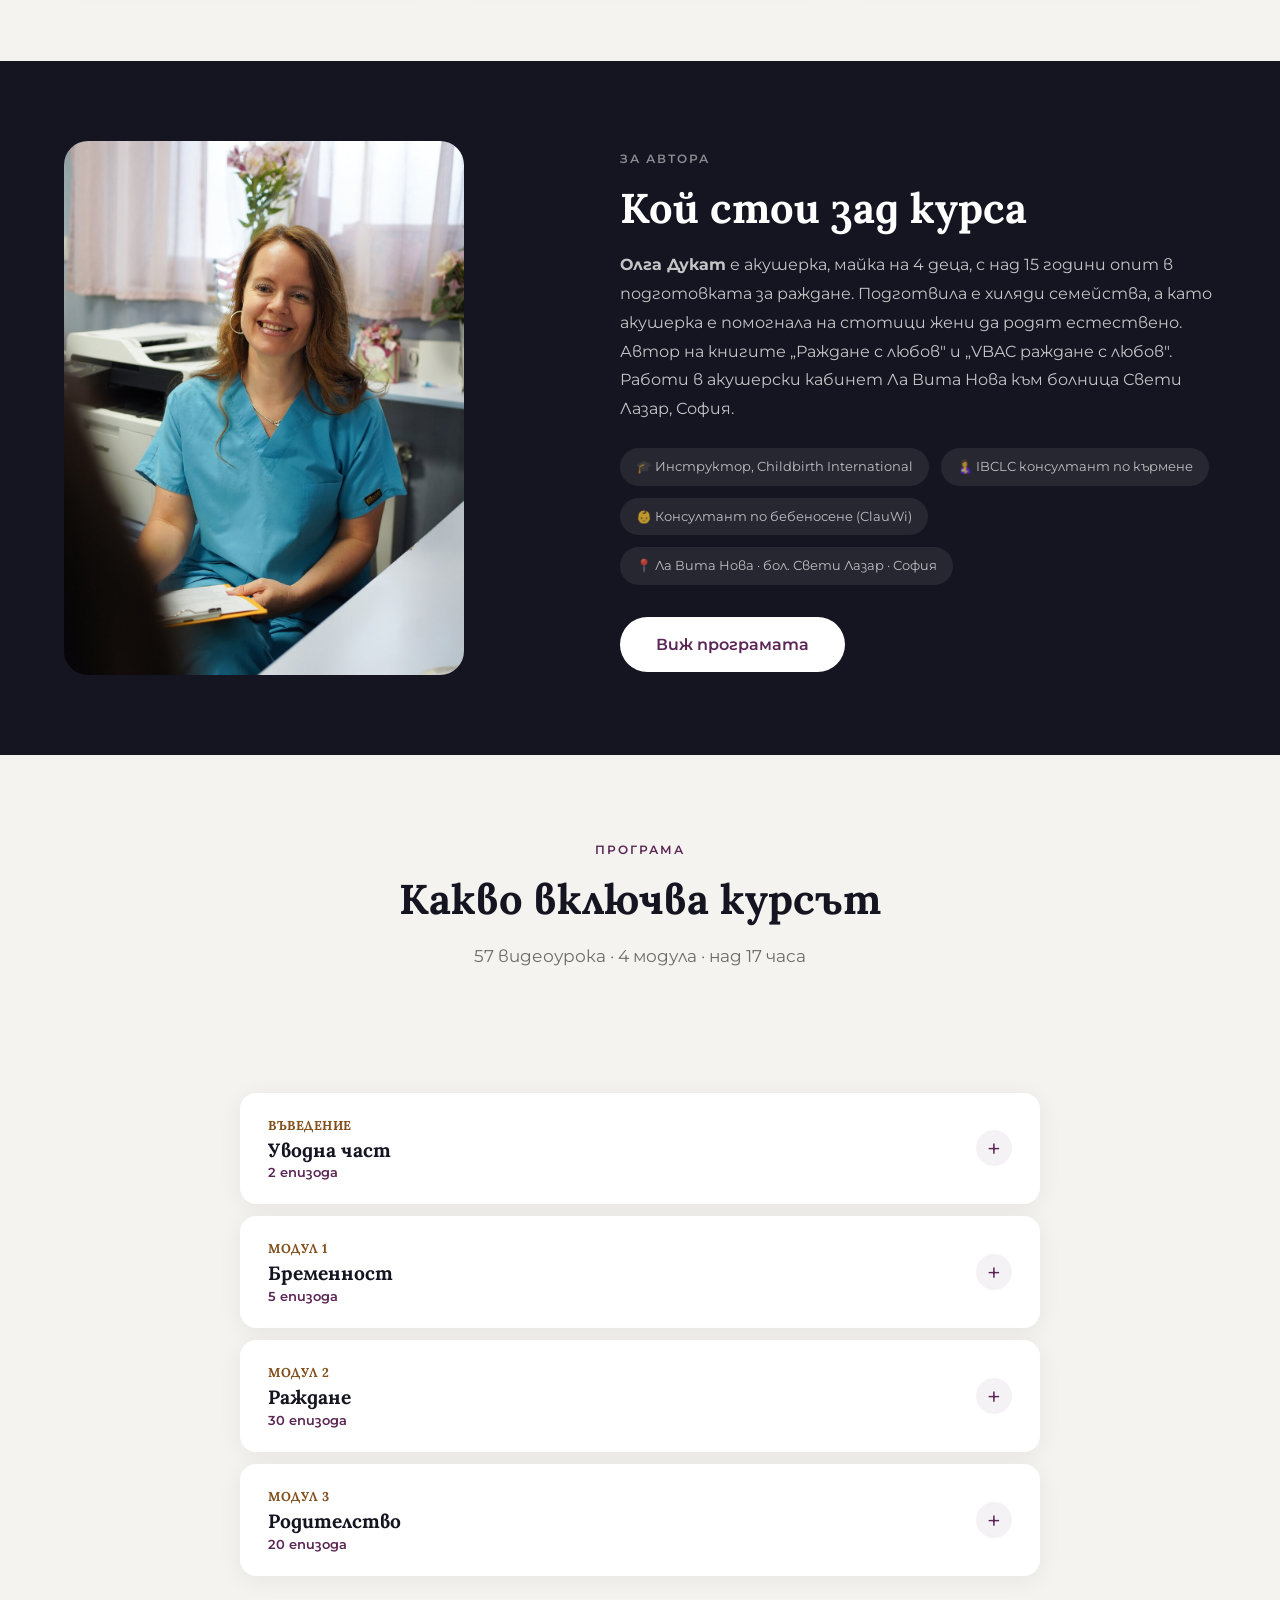
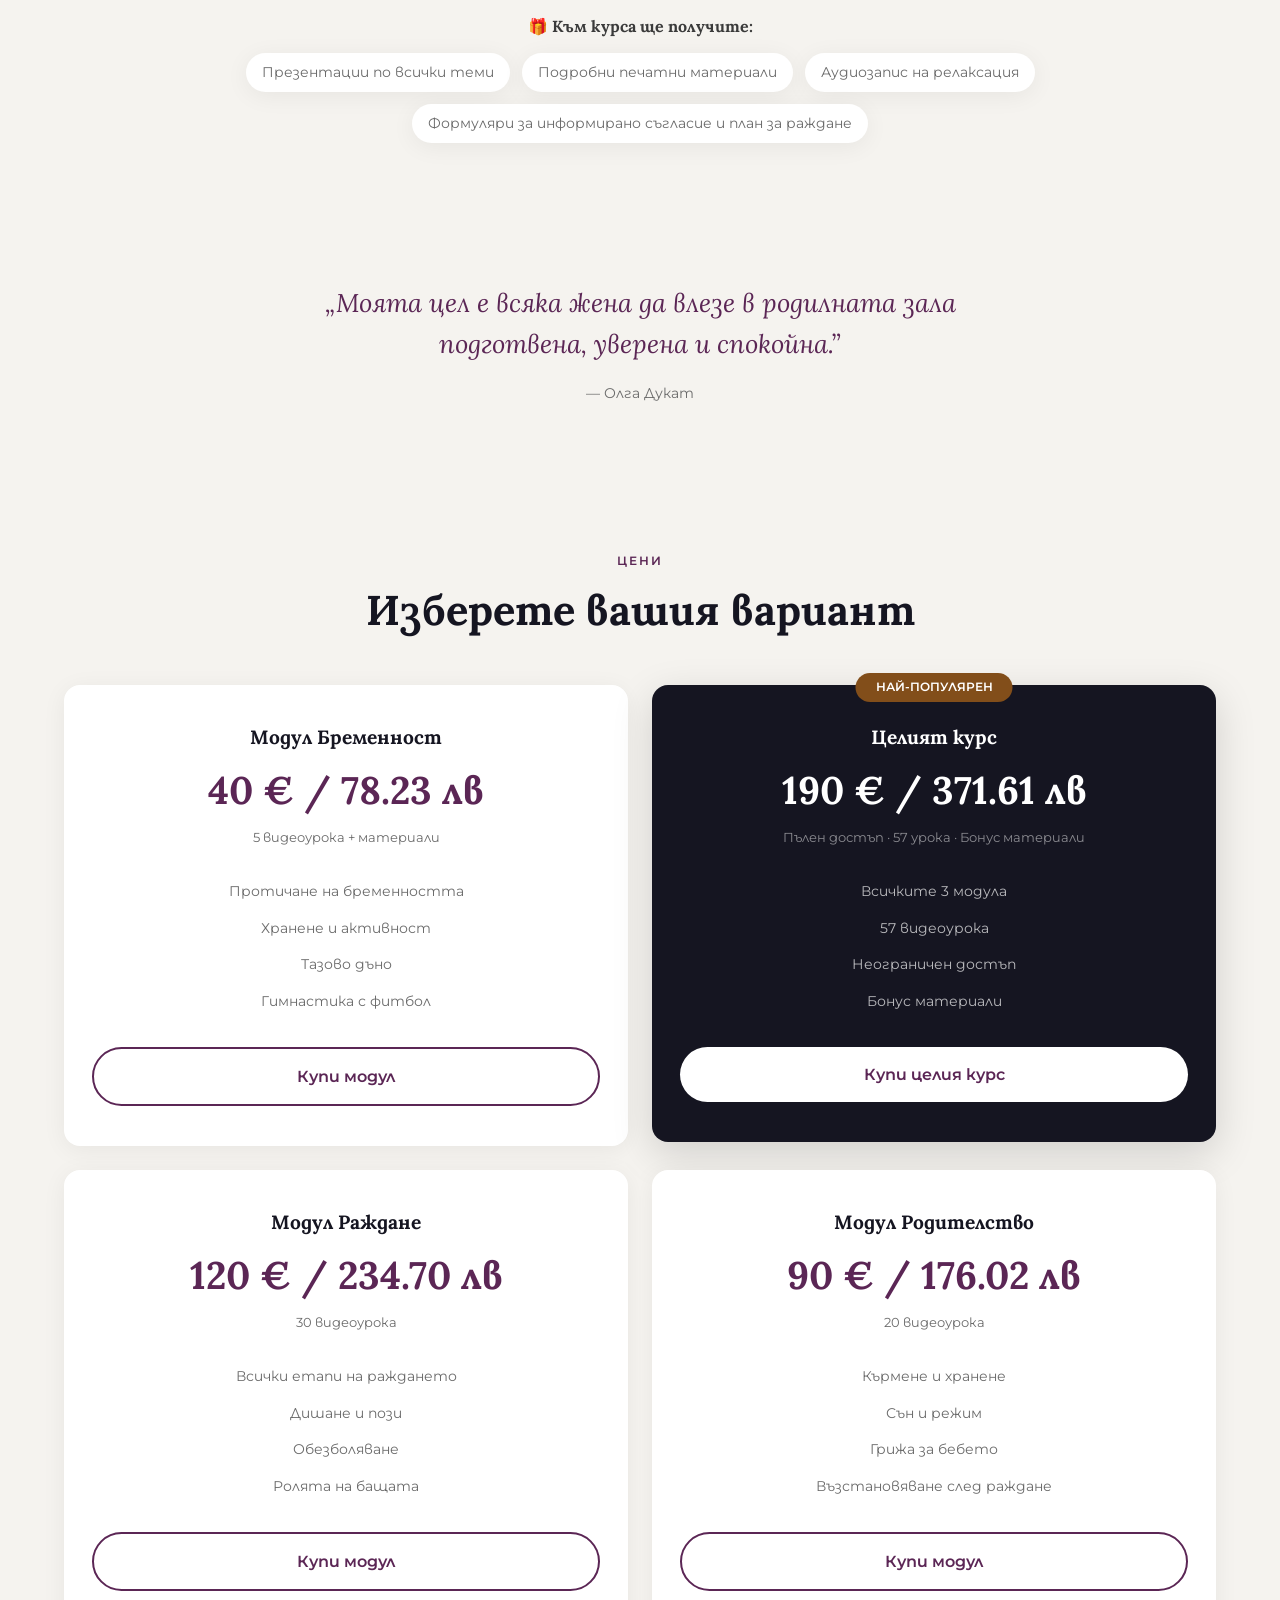
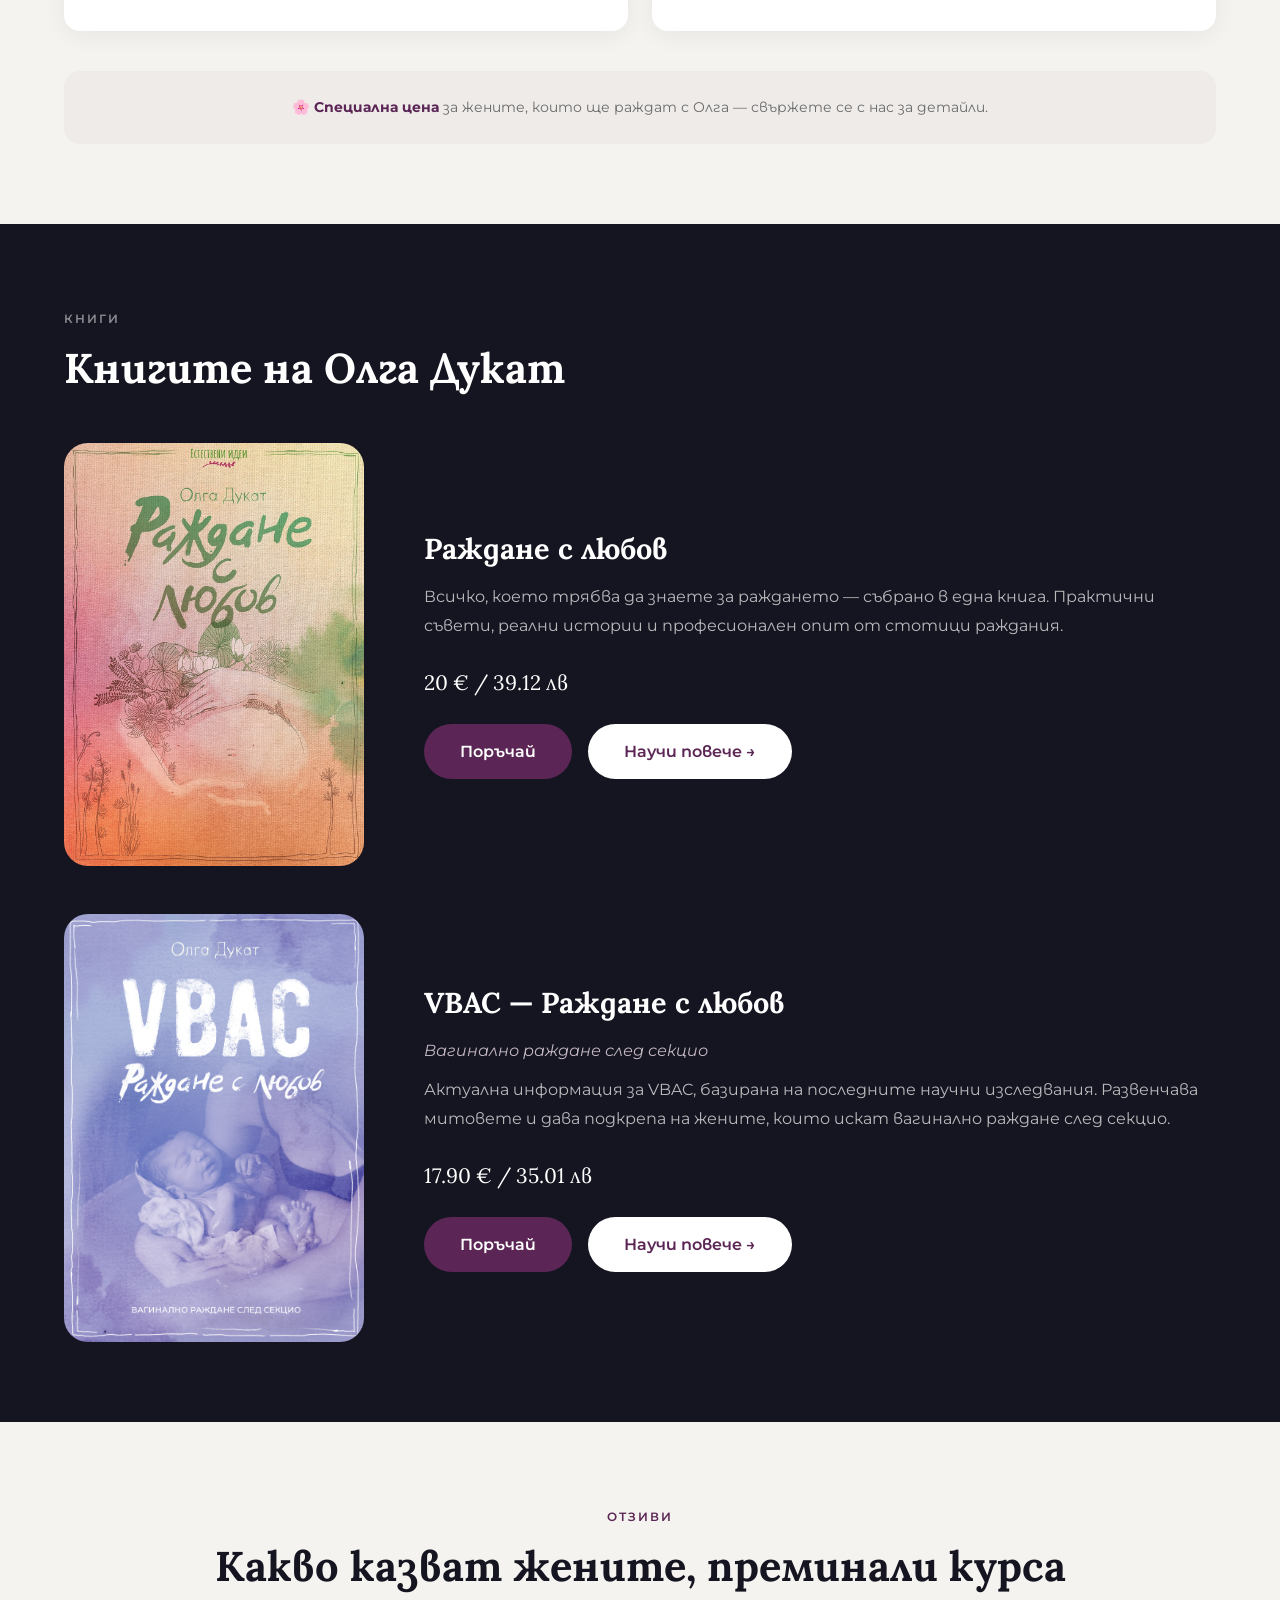
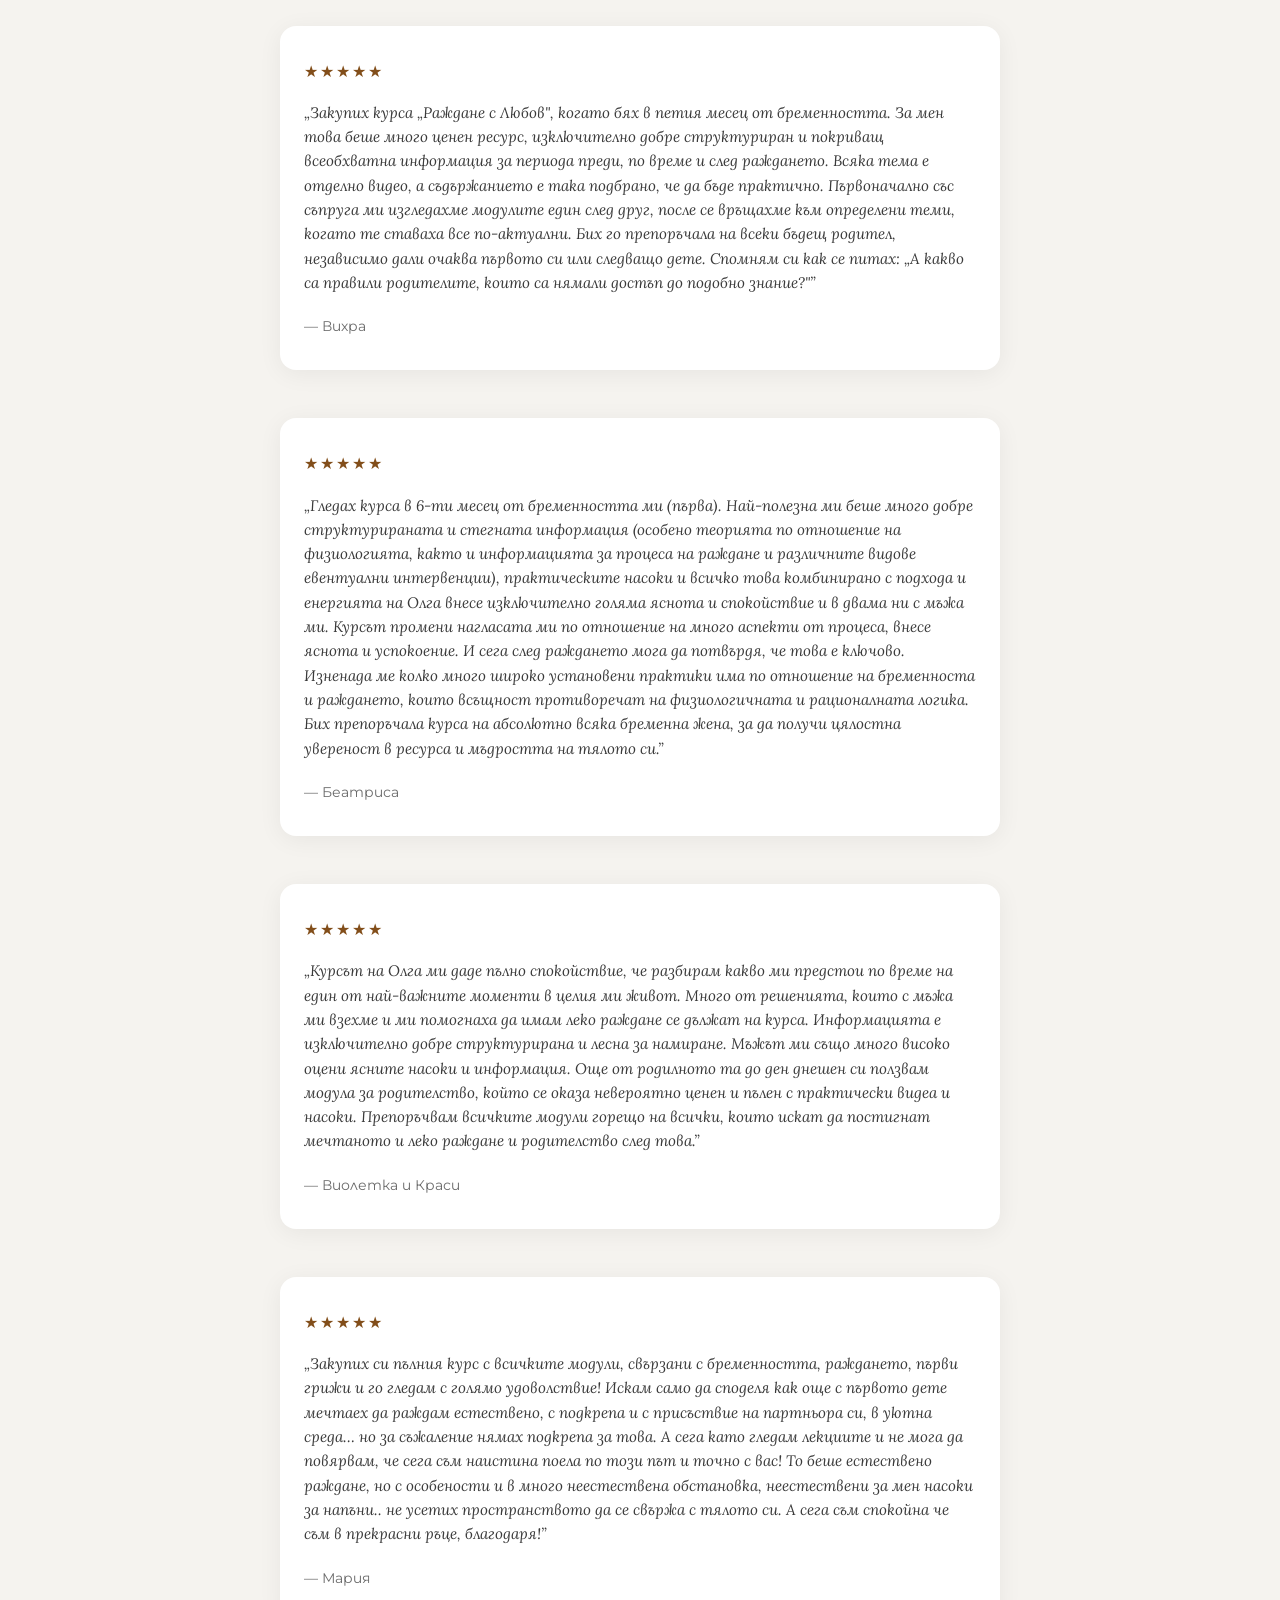
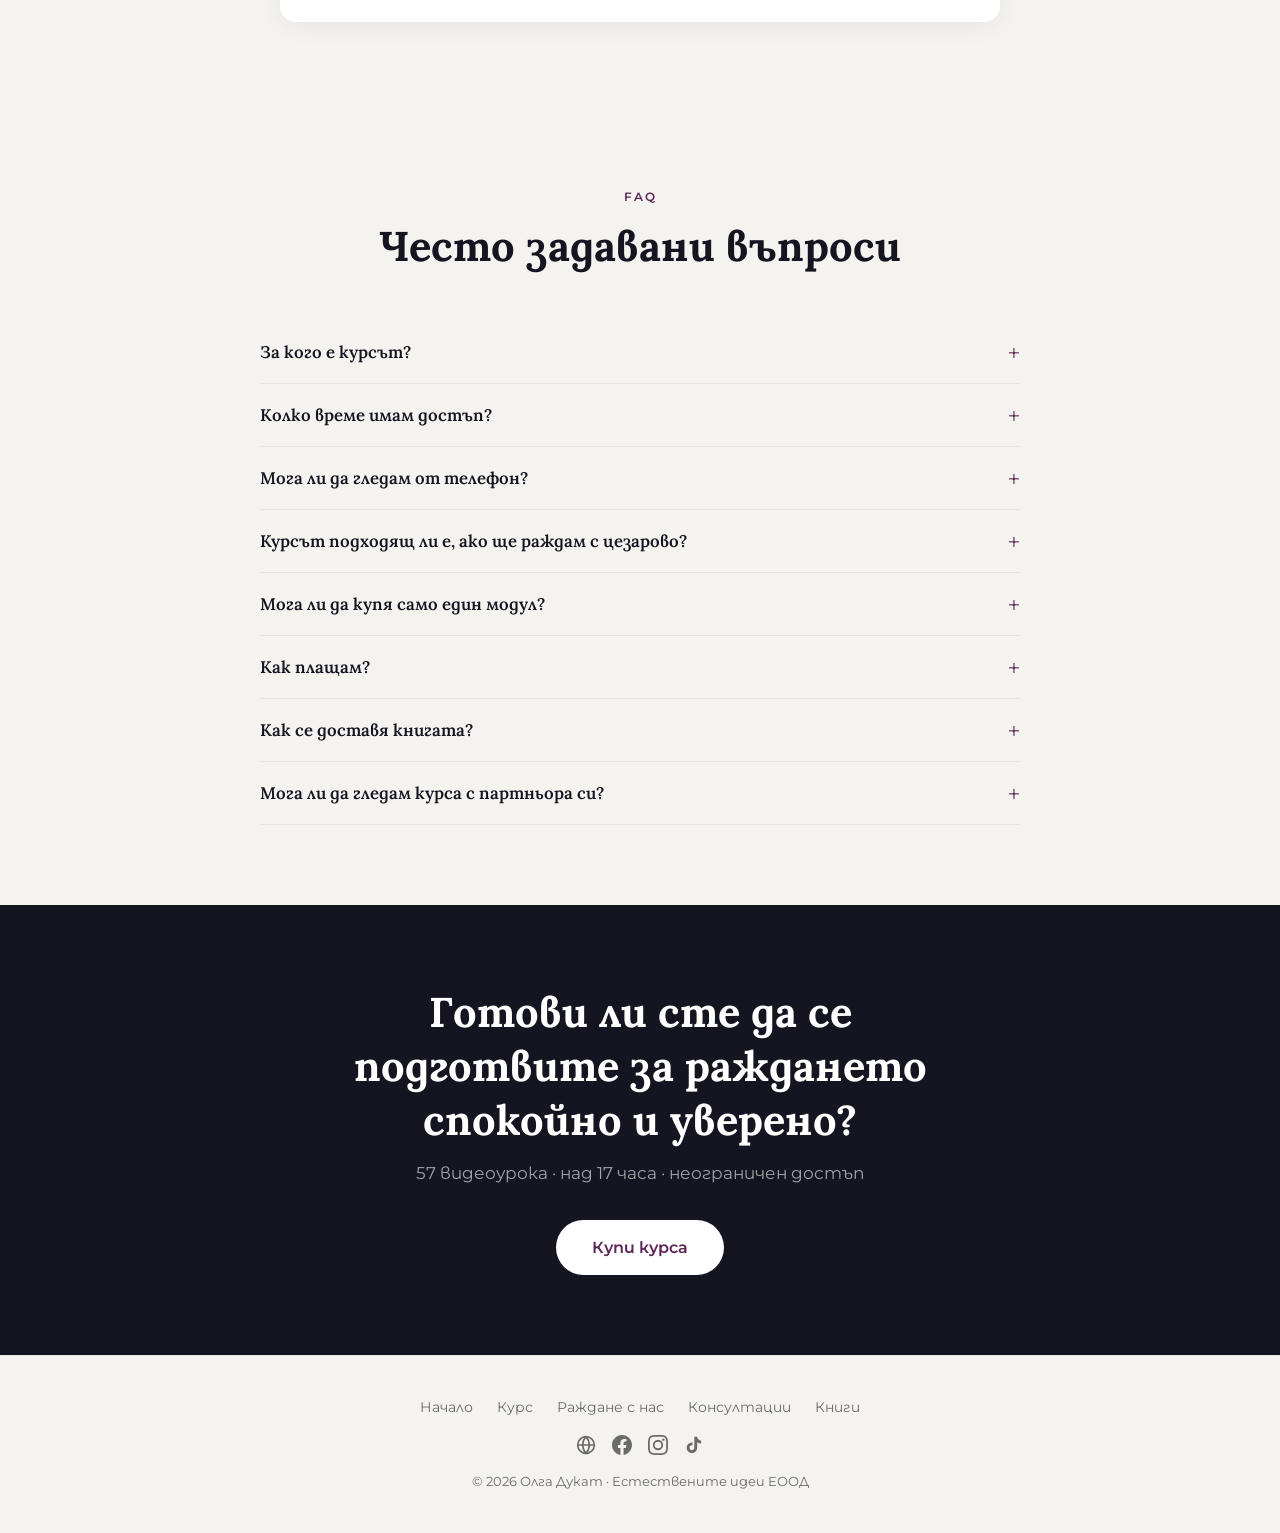
==== commit ccbe4293: "Wire homepage to Pages CMS data" ====
--- a/index.html
+++ b/index.html
@@ -109,7 +109,6 @@
     </div>
   </div>
 </section>
-
 <!-- FOR WHOM -->
 <section class="for-whom" id="for-whom">
   <div class="container text-center">
@@ -161,7 +160,6 @@
     </div>
   </div>
 </section>
-
 <!-- ABOUT -->
 <section class="about" id="about">
   <div class="container">
@@ -172,7 +170,7 @@
       <div class="about__content" data-animate="fade-right">
         <span class="badge badge--light">ЗА АВТОРА</span>
         <h2 class="section-title">Кой стои зад курса</h2>
-        <p class="about__text"><strong>Олга Дукат</strong> е акушерка, майка на 4 деца, с над 15 години опит в подготовката за раждане. Подготвила е хиляди семейства, а като акушерка е помогнала на стотици жени да родят естествено. Автор на книгите „Раждане с любов" и „VBAC раждане с любов". Работи в акушерски кабинет Ла Вита Нова към болница Свети Лазар, София.</p>
+        <p class="about__text"><strong>Олга Дукат</strong> е акушерка, майка на 4 деца, с над 15 години опит в подготовката за раждане. Подготвила е хиляди семейства, а като акушерка е помогнала на стотици жени да родят естествено. Автор на книгите „Раждане с любов&quot; и „VBAC раждане с любов&quot;. Работи в акушерски кабинет Ла Вита Нова към болница Свети Лазар, София.</p>
         <div class="about__quals">
           <span class="about__qual">🎓 Инструктор, Childbirth International</span>
           <span class="about__qual">🤱 IBCLC консултант по кърмене</span>
@@ -184,7 +182,6 @@
     </div>
   </div>
 </section>
-
 <!-- PROGRAM -->
 <section class="program" id="program">
   <div class="container text-center">
@@ -194,8 +191,6 @@
     <p class="section-desc" data-animate="fade-up">Всяко видео продължава между 5 и 40 минути. Лекциите могат да се гледат неограничен брой пъти.</p>
 
     <div class="program__modules" data-stagger>
-
-      <!-- Уводна част -->
       <div class="program__module" data-animate="fade-up">
         <button class="program__module-header">
           <div class="program__module-info">
@@ -212,8 +207,6 @@
           </ol>
         </div>
       </div>
-
-      <!-- Модул Бременност -->
       <div class="program__module" data-animate="fade-up">
         <button class="program__module-header">
           <div class="program__module-info">
@@ -233,8 +226,6 @@
           </ol>
         </div>
       </div>
-
-      <!-- Модул Раждане -->
       <div class="program__module" data-animate="fade-up">
         <button class="program__module-header">
           <div class="program__module-info">
@@ -279,8 +270,6 @@
           </ol>
         </div>
       </div>
-
-      <!-- Модул Родителство -->
       <div class="program__module" data-animate="fade-up">
         <button class="program__module-header">
           <div class="program__module-info">
@@ -315,7 +304,6 @@
           </ol>
         </div>
       </div>
-
     </div>
 
     <div class="program__bonus">
@@ -329,15 +317,13 @@
     </div>
   </div>
 </section>
-
 <!-- QUOTE -->
 <section class="quote-section" data-animate="fade-in">
   <div class="container">
-    <blockquote>„Моята цел е всяка жена да влезе в родилната зала подготвена, уверена и спокойна."</blockquote>
+    <blockquote>„Моята цел е всяка жена да влезе в родилната зала подготвена, уверена и спокойна.”</blockquote>
     <p class="quote-author">— Олга Дукат</p>
   </div>
 </section>
-
 <!-- PRICING -->
 <section class="pricing" id="pricing">
   <div class="container text-center">
@@ -399,7 +385,6 @@
     </div>
   </div>
 </section>
-
 <!-- BOOK TEASER -->
 <section class="book-teaser" id="book">
   <div class="container">
@@ -407,7 +392,7 @@
     <h2 class="section-title" style="color: var(--white); margin-bottom: 48px;">Книгите на Олга Дукат</h2>
     <div class="book-teaser__grid">
       <div class="book-teaser__cover" data-animate="fade-left">
-        <a href="/knigi#razhdane-s-lubov"><img src="images/book-cover-razhdane.jpg" alt="Книга Раждане с любов" class="book-teaser__img"></a>
+        <a href="/knigi#razhdane-s-lubov"><img src="images/book-cover-razhdane.jpg" alt="Раждане с любов" class="book-teaser__img"></a>
       </div>
       <div class="book-teaser__content" data-animate="fade-right">
         <a href="/knigi#razhdane-s-lubov" style="text-decoration: none; color: inherit;"><h3 class="section-title" style="font-size: 1.8rem;">Раждане с любов</h3></a>
@@ -432,7 +417,6 @@
     </div>
   </div>
 </section>
-
 <!-- TESTIMONIALS -->
 <section class="testimonials" id="testimonials">
   <div class="container">
@@ -443,17 +427,17 @@
     <div class="testimonials__stack">
       <div class="testimonial-card" data-animate="fade-up">
         <div class="testimonial-card__stars">★★★★★</div>
-        <p class="testimonial-card__text">„Закупих курса „Раждане с Любов", когато бях в петия месец от бременността. За мен това беше много ценен ресурс, изключително добре структуриран и покриващ всеобхватна информация за периода преди, по време и след раждането. Всяка тема е отделно видео, а съдържанието е така подбрано, че да бъде практично. Първоначално със съпруга ми изгледахме модулите един след друг, после се връщахме към определени теми, когато те ставаха все по-актуални. Бих го препоръчала на всеки бъдещ родител, независимо дали очаква първото си или следващо дете. Спомням си как се питах: „А какво са правили родителите, които са нямали достъп до подобно знание?""</p>
+        <p class="testimonial-card__text">„Закупих курса „Раждане с Любов&quot;, когато бях в петия месец от бременността. За мен това беше много ценен ресурс, изключително добре структуриран и покриващ всеобхватна информация за периода преди, по време и след раждането. Всяка тема е отделно видео, а съдържанието е така подбрано, че да бъде практично. Първоначално със съпруга ми изгледахме модулите един след друг, после се връщахме към определени теми, когато те ставаха все по-актуални. Бих го препоръчала на всеки бъдещ родител, независимо дали очаква първото си или следващо дете. Спомням си как се питах: „А какво са правили родителите, които са нямали достъп до подобно знание?&quot;”</p>
         <p class="testimonial-card__author">— Вихра</p>
       </div>
       <div class="testimonial-card" data-animate="fade-up">
         <div class="testimonial-card__stars">★★★★★</div>
-        <p class="testimonial-card__text">„Гледах курса в 6-ти месец от бременността ми (първа). Най-полезна ми беше много добре структурираната и стегната информация (особено теорията по отношение на физиологията, както и информацията за процеса на раждане и различните видове евентуални интервенции), практическите насоки и всичко това комбинирано с подхода и енергията на Олга внесе изключително голяма яснота и спокойствие и в двама ни с мъжа ми. Курсът промени нагласата ми по отношение на много аспекти от процеса, внесе яснота и успокоение. И сега след раждането мога да потвърдя, че това е ключово. Изненада ме колко много широко установени практики има по отношение на бременноста и раждането, които всъщност противоречат на физиологичната и рационалната логика. Бих препоръчала курса на абсолютно всяка бременна жена, за да получи цялостна увереност в ресурса и мъдростта на тялото си."</p>
+        <p class="testimonial-card__text">„Гледах курса в 6-ти месец от бременността ми (първа). Най-полезна ми беше много добре структурираната и стегната информация (особено теорията по отношение на физиологията, както и информацията за процеса на раждане и различните видове евентуални интервенции), практическите насоки и всичко това комбинирано с подхода и енергията на Олга внесе изключително голяма яснота и спокойствие и в двама ни с мъжа ми. Курсът промени нагласата ми по отношение на много аспекти от процеса, внесе яснота и успокоение. И сега след раждането мога да потвърдя, че това е ключово. Изненада ме колко много широко установени практики има по отношение на бременноста и раждането, които всъщност противоречат на физиологичната и рационалната логика. Бих препоръчала курса на абсолютно всяка бременна жена, за да получи цялостна увереност в ресурса и мъдростта на тялото си.”</p>
         <p class="testimonial-card__author">— Беатриса</p>
       </div>
       <div class="testimonial-card" data-animate="fade-up">
         <div class="testimonial-card__stars">★★★★★</div>
-        <p class="testimonial-card__text">„Курсът на Олга ми даде пълно спокойствие, че разбирам какво ми предстои по време на един от най-важните моменти в целия ми живот. Много от решенията, които с мъжа ми взехме и ми помогнаха да имам леко раждане се дължат на курса. Информацията е изключително добре структурирана и лесна за намиране. Мъжът ми също много високо оцени ясните насоки и информация. Още от родилното та до ден днешен си ползвам модула за родителство, който се оказа невероятно ценен и пълен с практически видеа и насоки. Препоръчвам всичките модули горещо на всички, които искат да постигнат мечтаното и леко раждане и родителство след това."</p>
+        <p class="testimonial-card__text">„Курсът на Олга ми даде пълно спокойствие, че разбирам какво ми предстои по време на един от най-важните моменти в целия ми живот. Много от решенията, които с мъжа ми взехме и ми помогнаха да имам леко раждане се дължат на курса. Информацията е изключително добре структурирана и лесна за намиране. Мъжът ми също много високо оцени ясните насоки и информация. Още от родилното та до ден днешен си ползвам модула за родителство, който се оказа невероятно ценен и пълен с практически видеа и насоки. Препоръчвам всичките модули горещо на всички, които искат да постигнат мечтаното и леко раждане и родителство след това.”</p>
         <p class="testimonial-card__author">— Виолетка и Краси</p>
       </div>
       <div class="testimonial-card" data-animate="fade-up">
@@ -464,7 +448,6 @@
     </div>
   </div>
 </section>
-
 <!-- FAQ -->
 <section class="faq" id="faq">
   <div class="container text-center">
@@ -508,7 +491,6 @@
     </div>
   </div>
 </section>
-
 <!-- FINAL CTA -->
 <section class="final-cta" data-animate="zoom-in">
   <div class="container">
@@ -517,7 +499,6 @@
     <a href="https://olga-dukat.teachable.com/purchase?product_id=6661942" class="btn btn--white" target="_blank">Купи курса</a>
   </div>
 </section>
-
 <!-- FOOTER -->
 <footer class="footer">
   <div class="container">
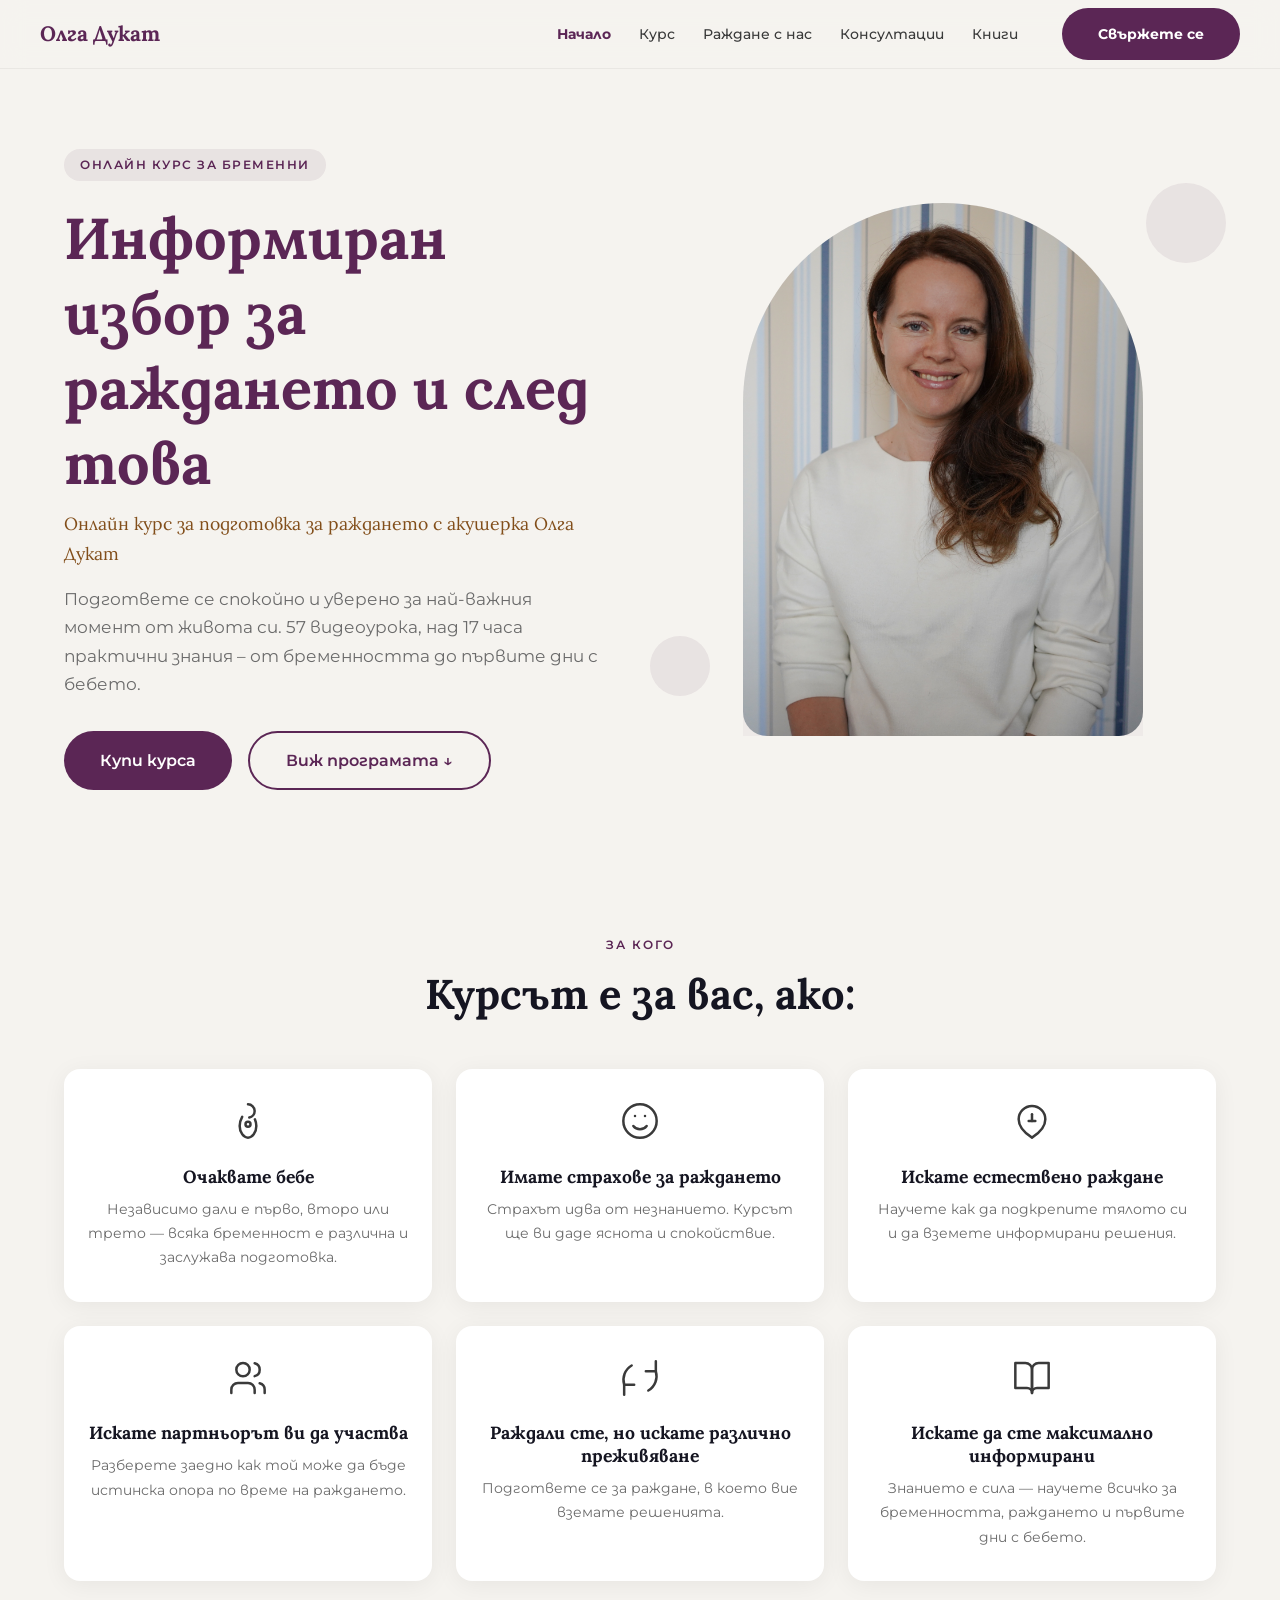
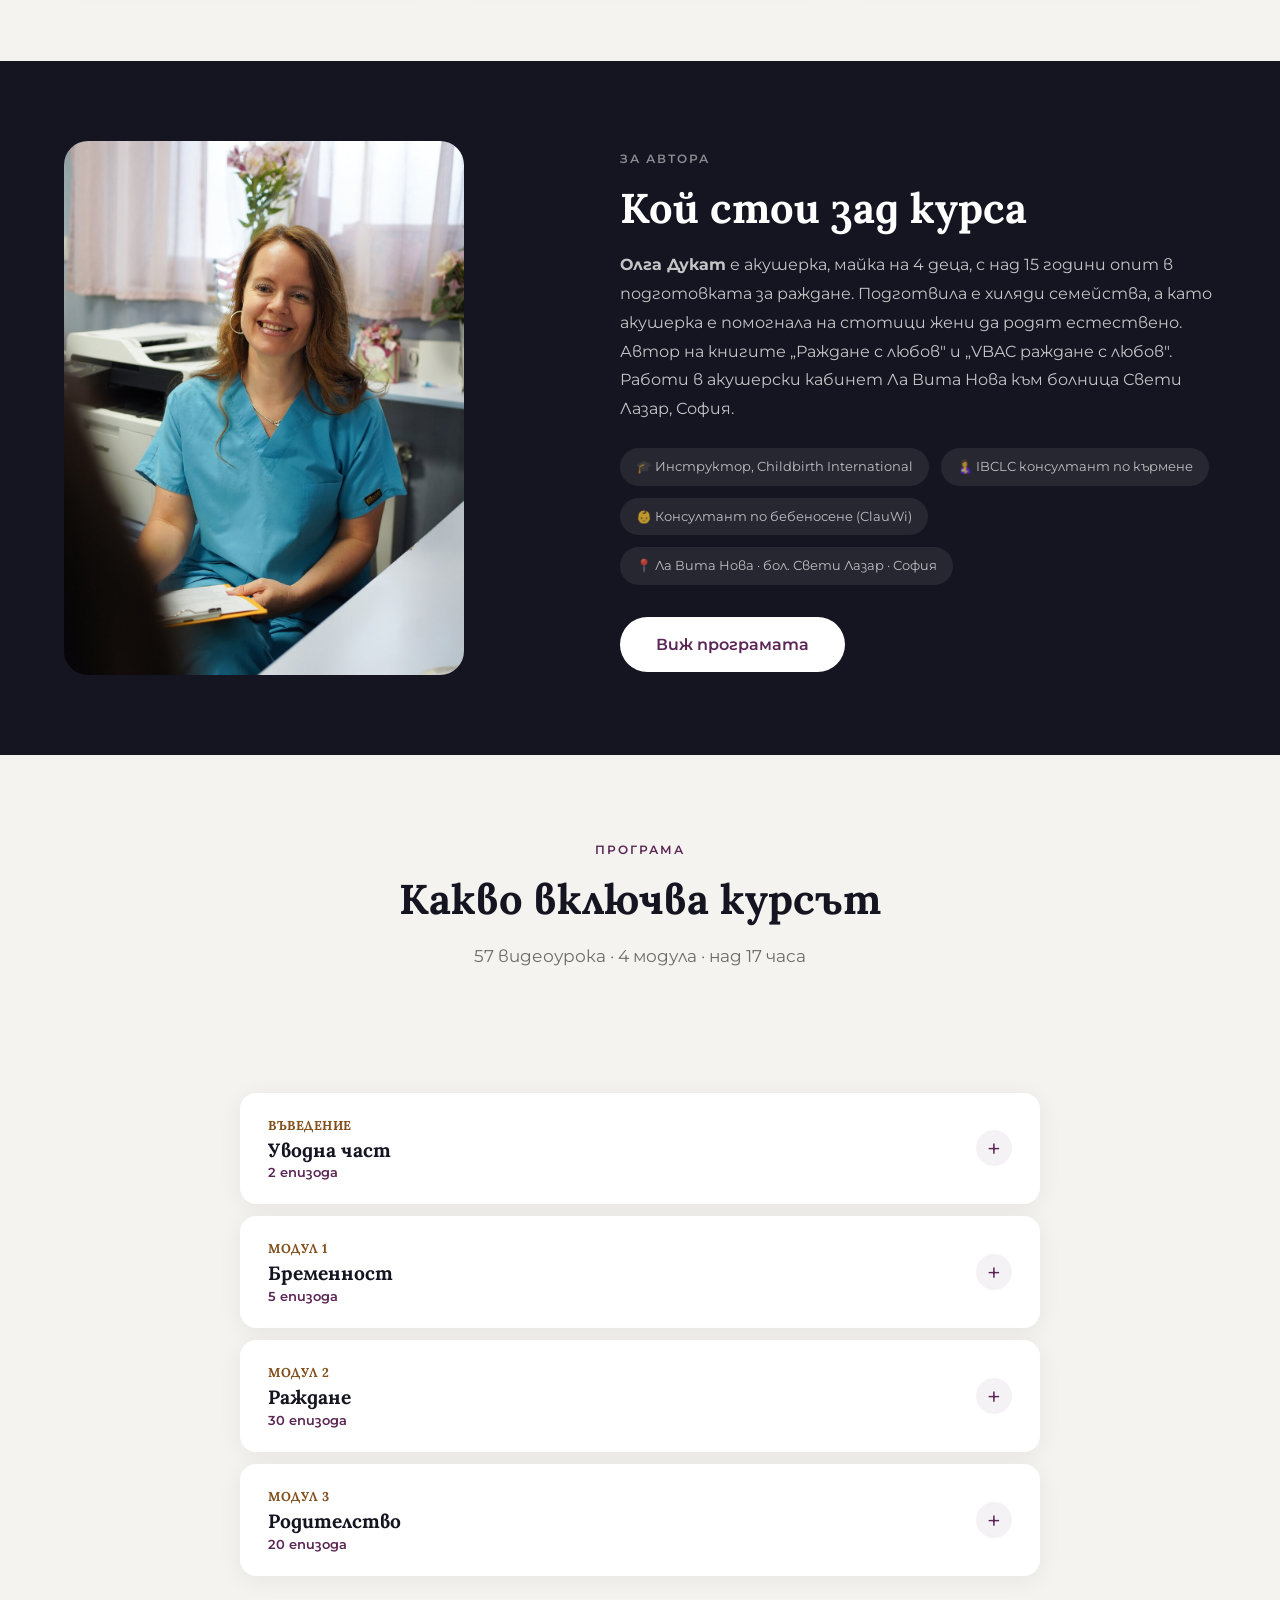
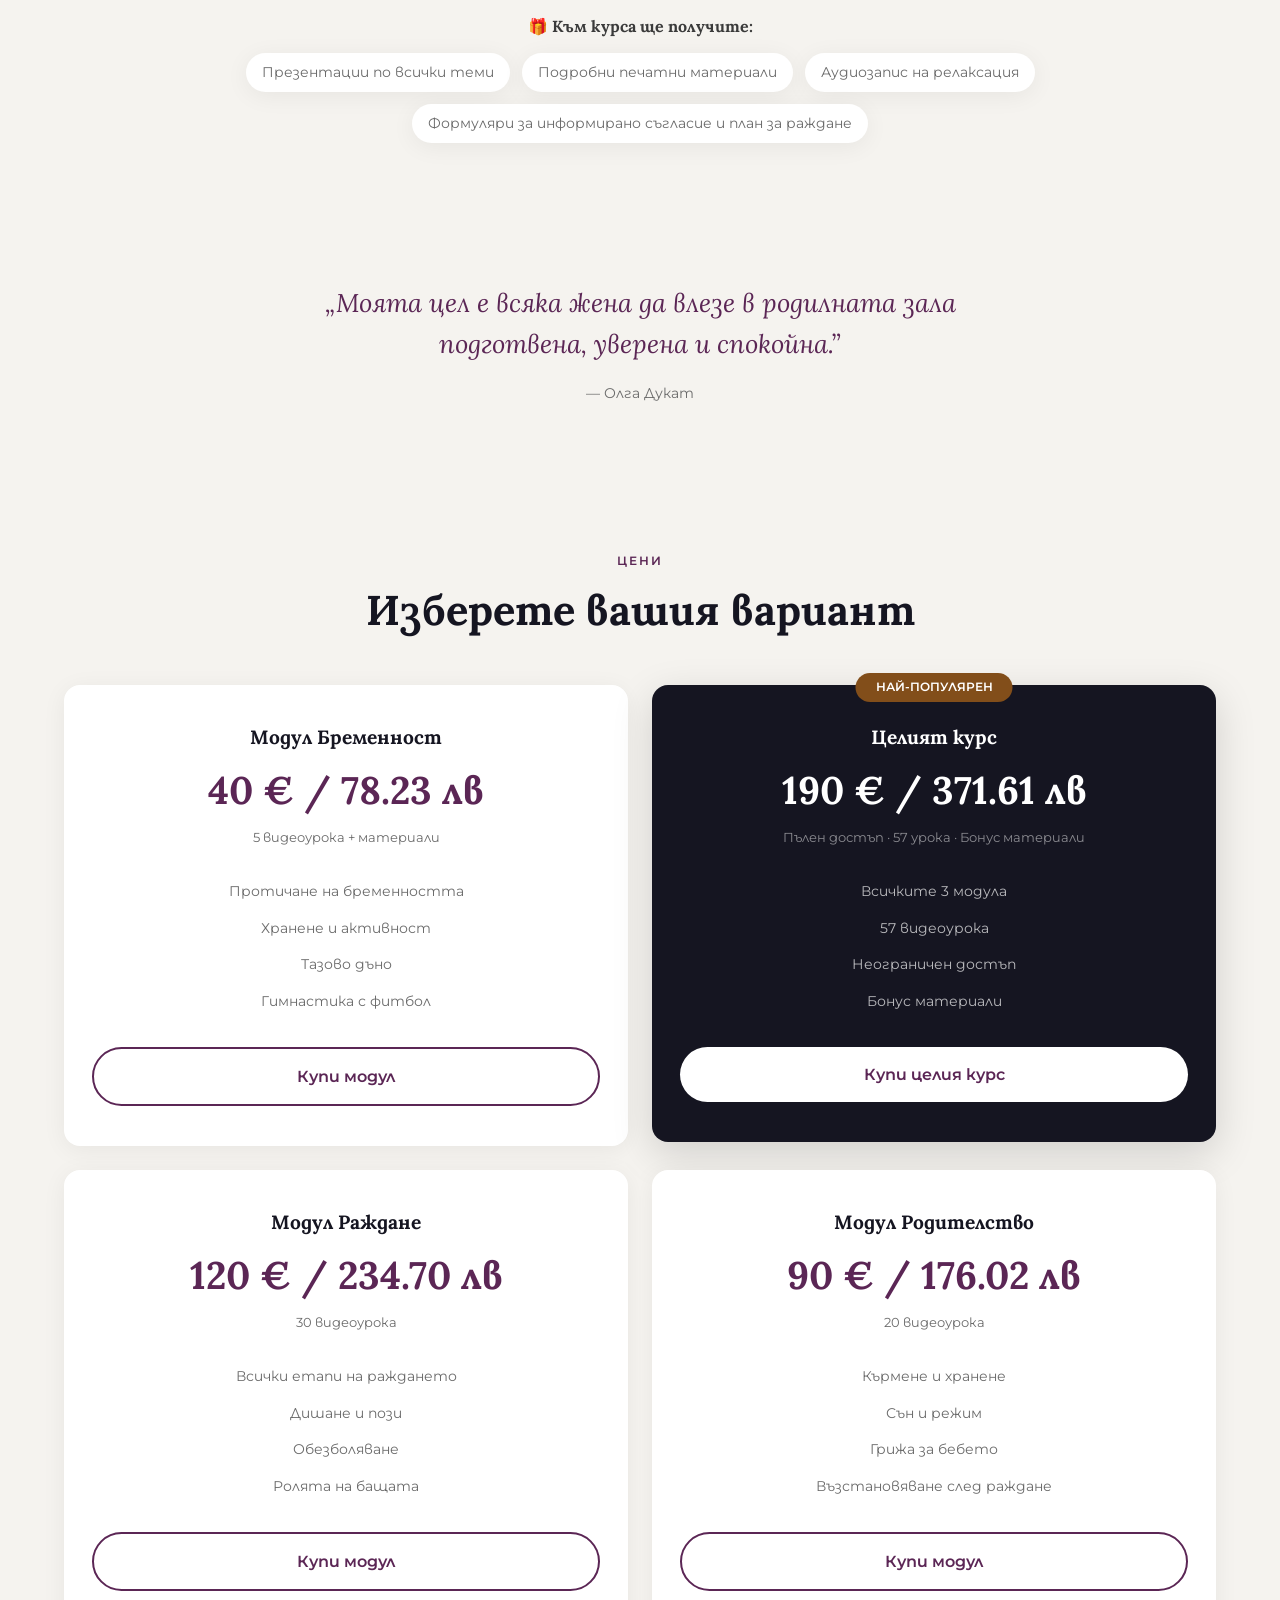
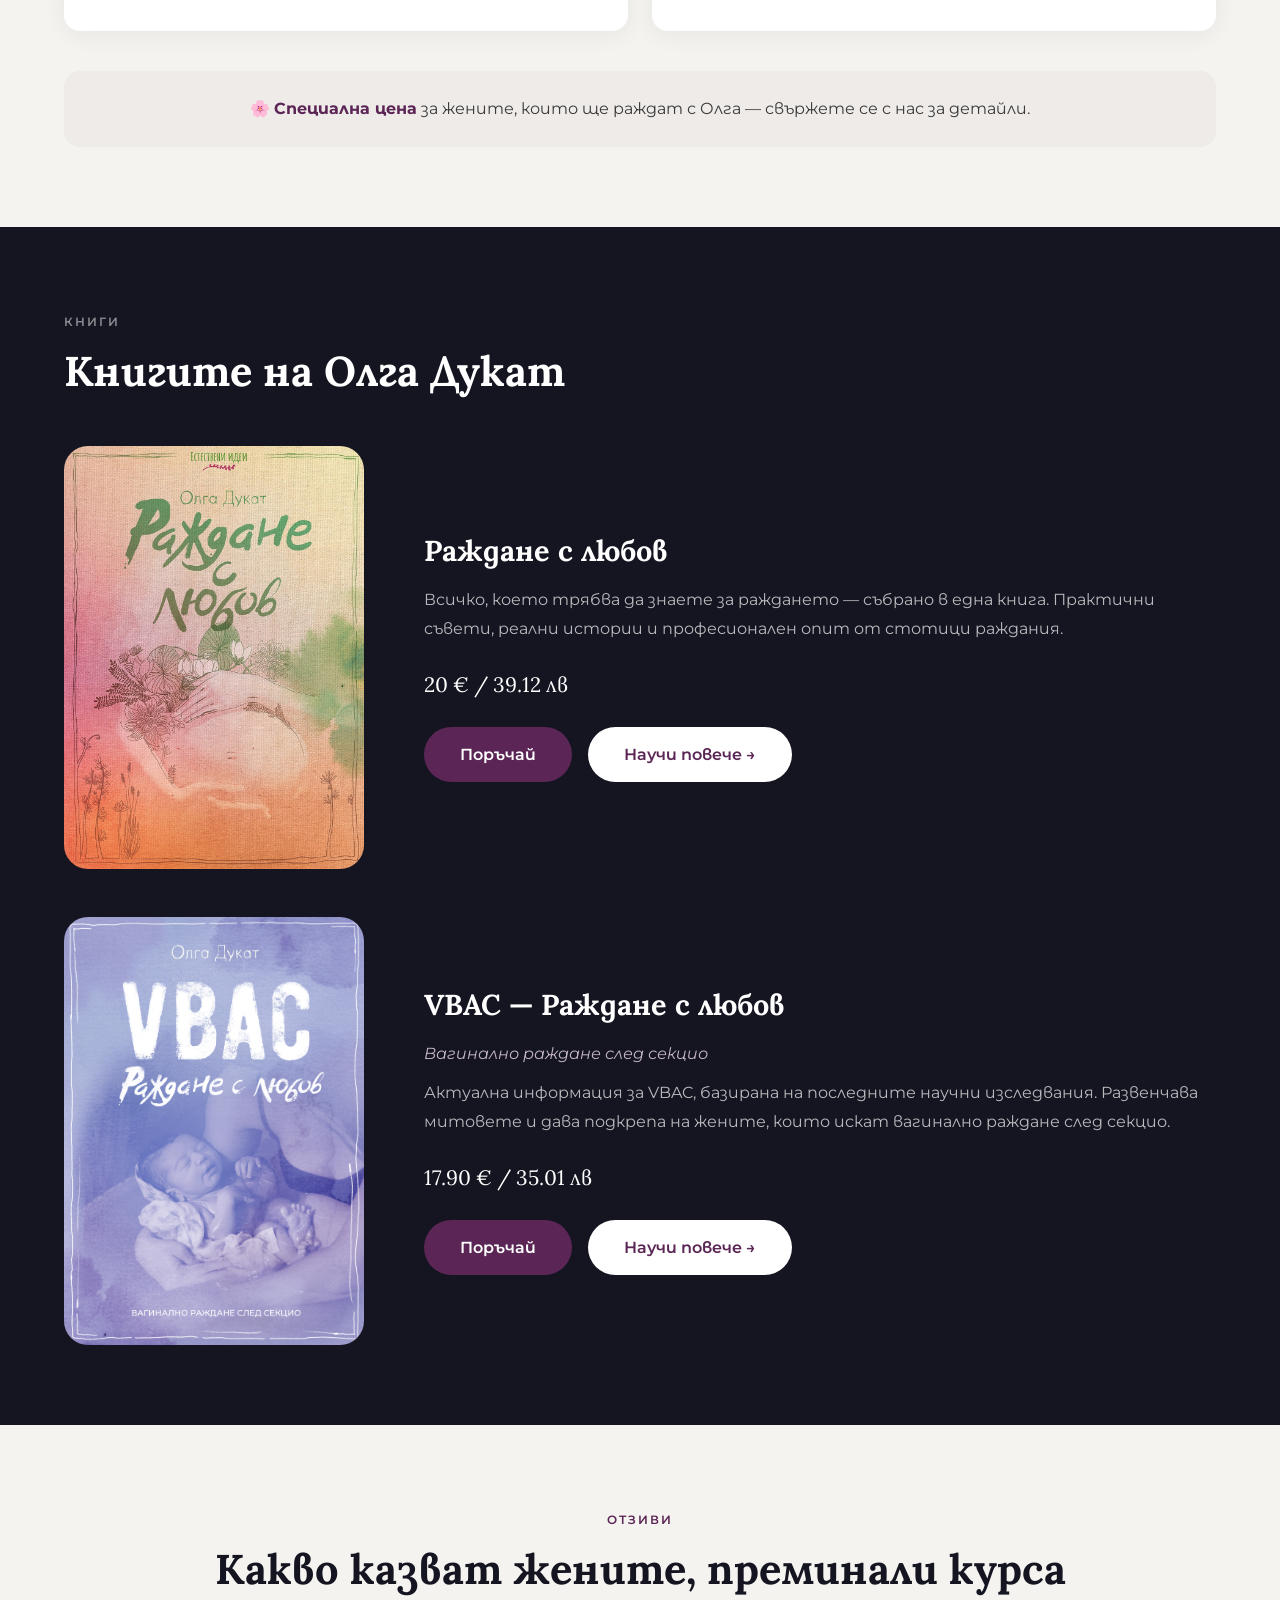
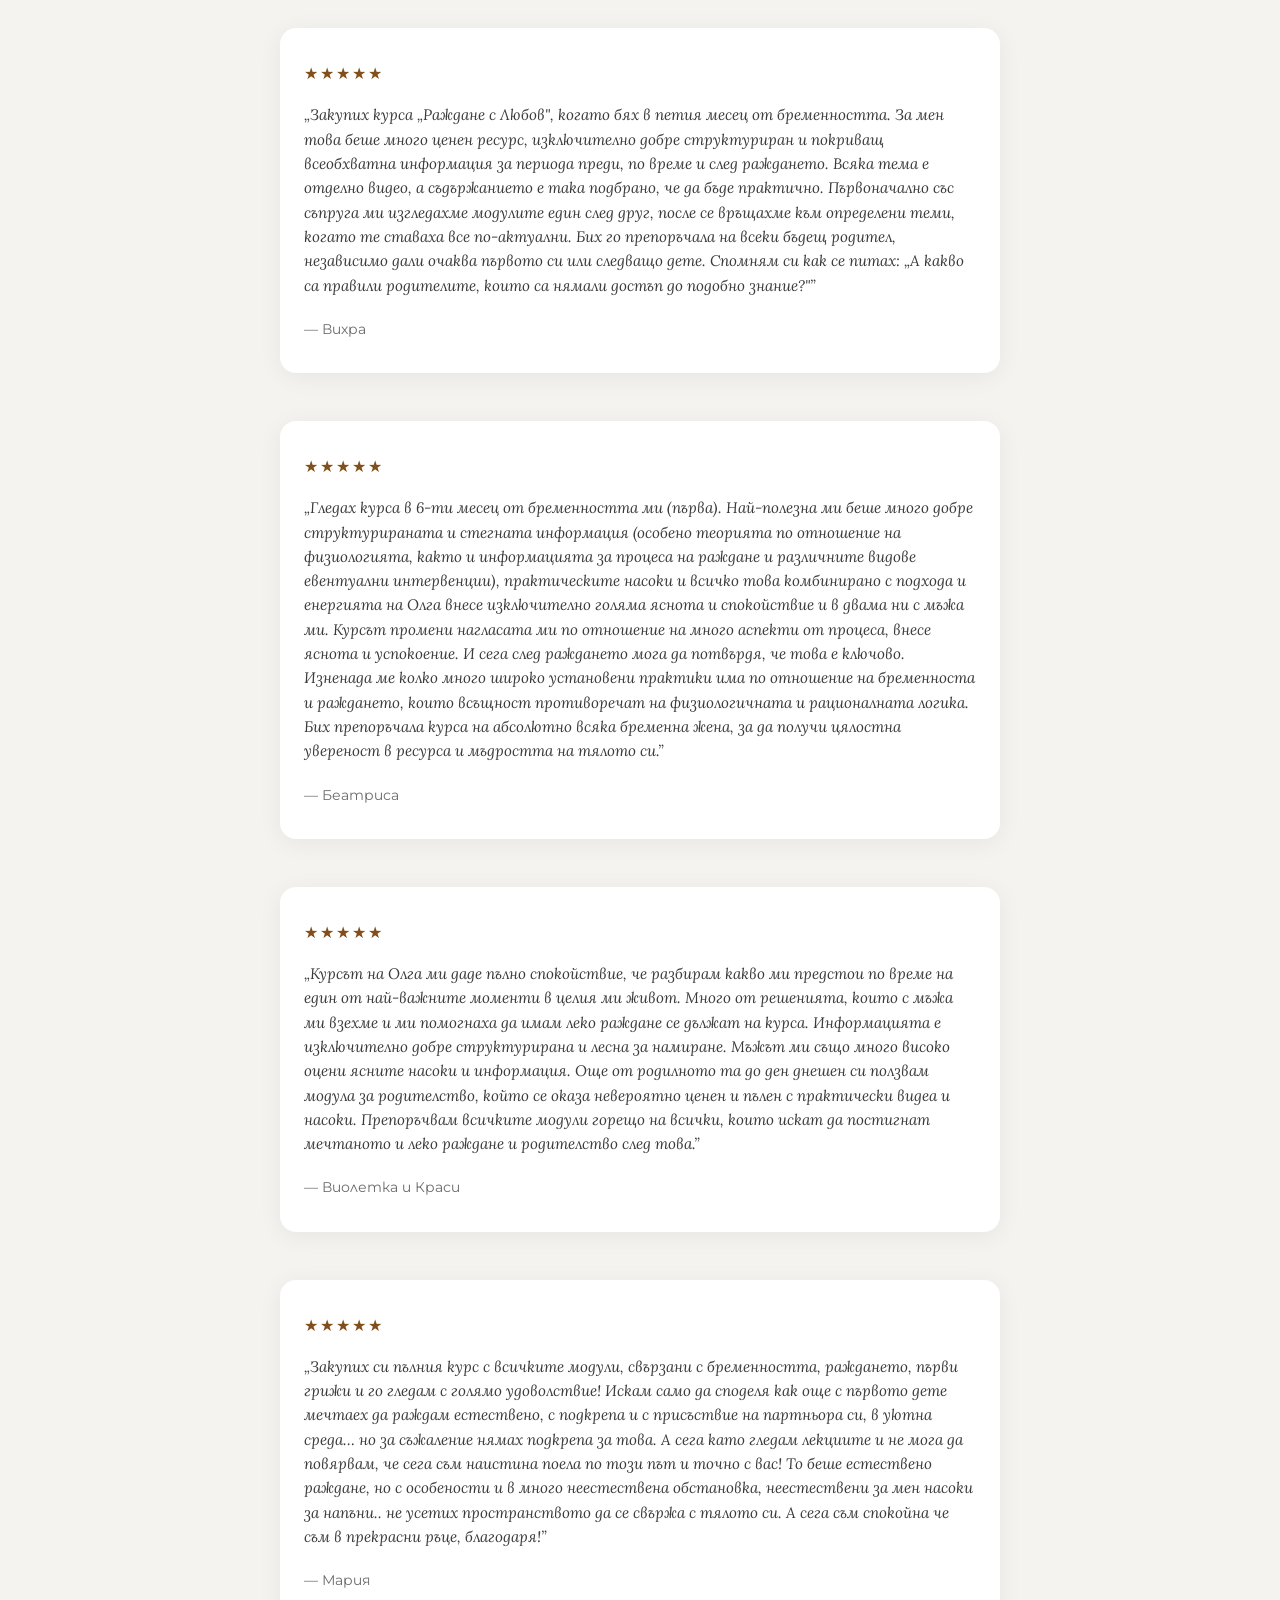
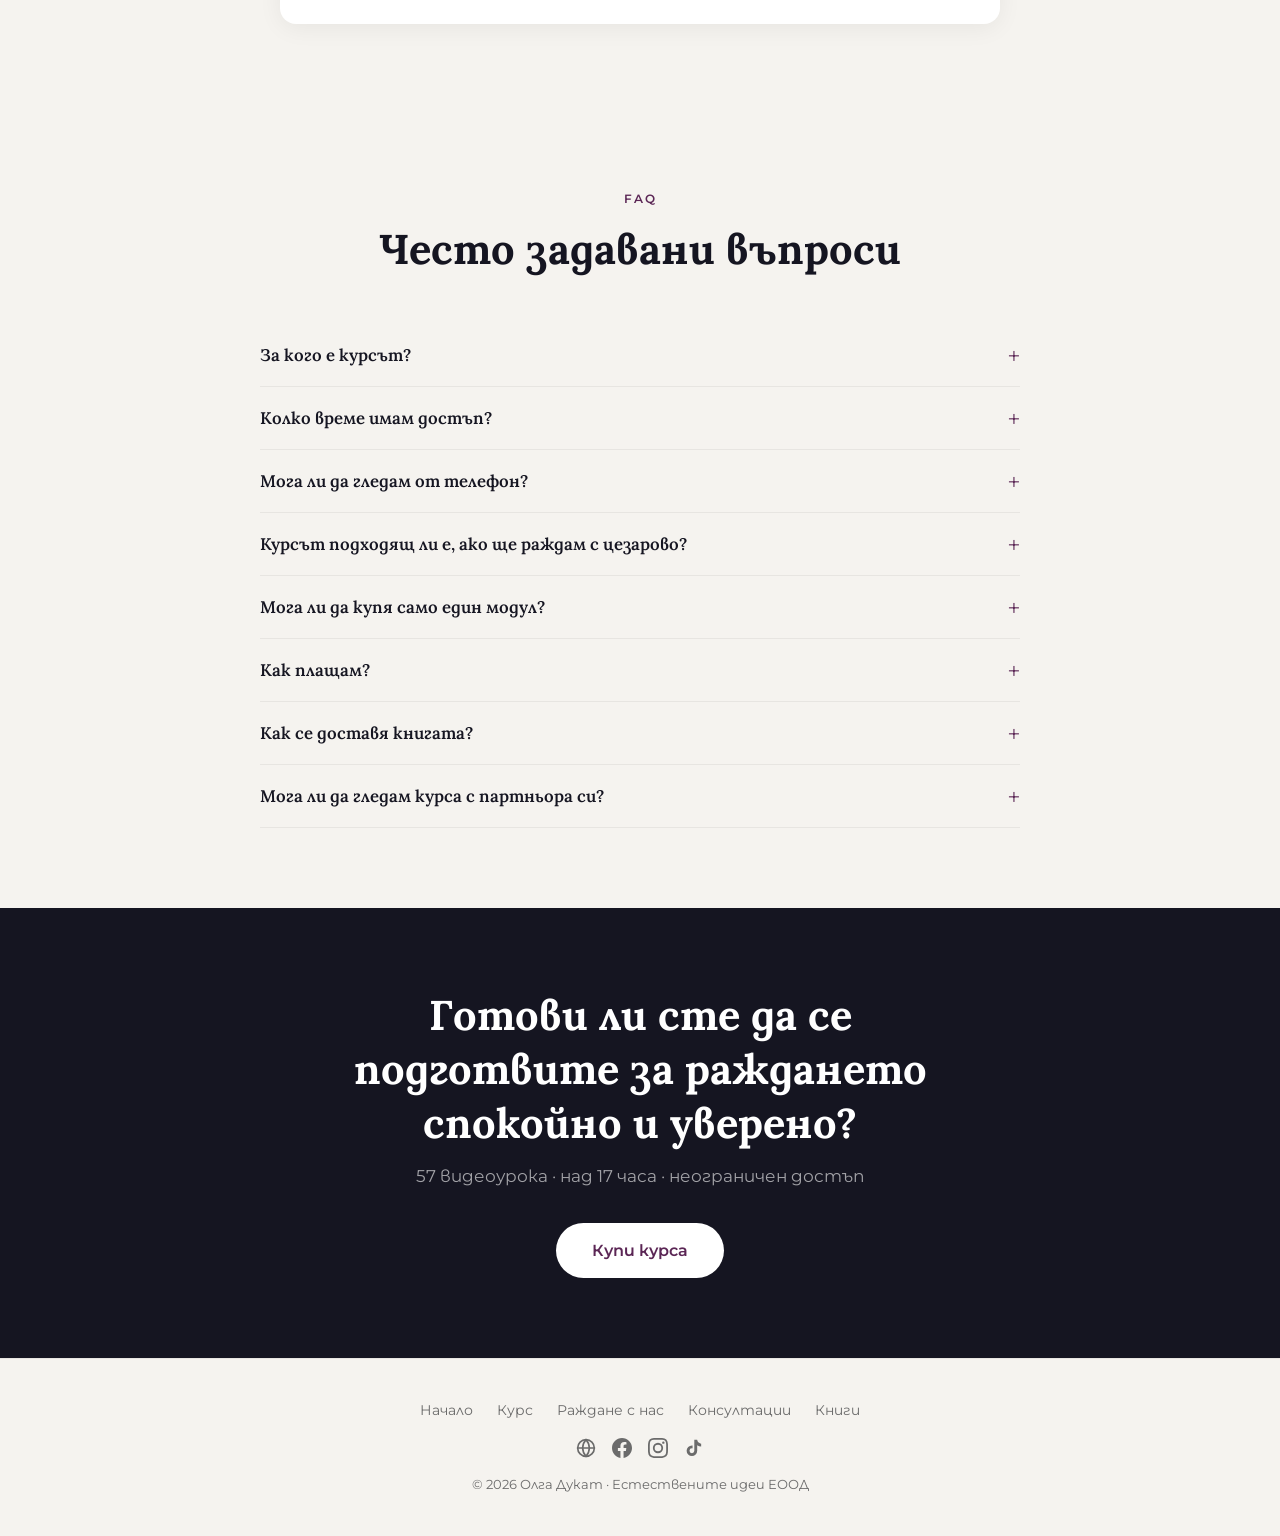
==== commit a404e94c: "Simplify Pages CMS text editing" ====
--- a/index.html
+++ b/index.html
@@ -92,8 +92,8 @@
       <div class="hero__content">
         <span class="hero__badge">ОНЛАЙН КУРС ЗА БРЕМЕННИ</span>
         <h1>Информиран избор за раждането и след това</h1>
-        <p class="hero__sub">Онлайн курс за подготовка за раждането с акушерка Олга Дукат</p>
-        <p class="hero__text">Подгответе се спокойно и уверено за най-важния момент от живота си. 57 видеоурока, над 17 часа практични знания – от бременността до първите дни с бебето.</p>
+        <div class="hero__sub">Онлайн курс за подготовка за раждането с акушерка Олга Дукат</div>
+        <div class="hero__text">Подгответе се спокойно и уверено за най-важния момент от живота си. 57 видеоурока, над 17 часа практични знания – от бременността до първите дни с бебето.</div>
         <div class="hero__buttons">
           <a href="https://olga-dukat.teachable.com/purchase?product_id=6661942" class="btn btn--primary" target="_blank">Купи курса</a>
           <a href="#program" class="btn btn--outline">Виж програмата ↓</a>
@@ -120,42 +120,42 @@
           <svg width="40" height="40" viewBox="0 0 24 24" fill="none" stroke="currentColor" stroke-width="1.5" stroke-linecap="round" stroke-linejoin="round"><path d="M12 2a4 4 0 0 1 4 4c0 1.95-1.4 3.57-3.25 3.92"/><path d="M8.5 9.5c-.83 1.5-1.5 3.5-1.5 5.5 0 4 2.5 7 5 7s5-3 5-7c0-1.5-.37-2.84-.87-4"/><circle cx="12" cy="14" r="1.5"/></svg>
         </div>
         <h3>Очаквате бебе</h3>
-        <p>Независимо дали е първо, второ или трето — всяка бременност е различна и заслужава подготовка.</p>
+        <div>Независимо дали е първо, второ или трето — всяка бременност е различна и заслужава подготовка.</div>
       </div>
       <div class="for-whom__card" data-animate="fade-up">
         <div class="for-whom__card-icon">
           <svg width="40" height="40" viewBox="0 0 24 24" fill="none" stroke="currentColor" stroke-width="1.5" stroke-linecap="round" stroke-linejoin="round"><path d="M12 22c5.523 0 10-4.477 10-10S17.523 2 12 2 2 6.477 2 12s4.477 10 10 10z"/><path d="M8 15s1.5 2 4 2 4-2 4-2"/><line x1="9" y1="9" x2="9.01" y2="9"/><line x1="15" y1="9" x2="15.01" y2="9"/></svg>
         </div>
         <h3>Имате страхове за раждането</h3>
-        <p>Страхът идва от незнанието. Курсът ще ви даде яснота и спокойствие.</p>
+        <div>Страхът идва от незнанието. Курсът ще ви даде яснота и спокойствие.</div>
       </div>
       <div class="for-whom__card" data-animate="fade-up">
         <div class="for-whom__card-icon">
           <svg width="40" height="40" viewBox="0 0 24 24" fill="none" stroke="currentColor" stroke-width="1.5" stroke-linecap="round" stroke-linejoin="round"><path d="M12 22c-4-2.5-8-6-8-11a8 8 0 0 1 16 0c0 5-4 8.5-8 11z"/><path d="M12 8v4"/><path d="M10 12h4"/></svg>
         </div>
         <h3>Искате естествено раждане</h3>
-        <p>Научете как да подкрепите тялото си и да вземете информирани решения.</p>
+        <div>Научете как да подкрепите тялото си и да вземете информирани решения.</div>
       </div>
       <div class="for-whom__card" data-animate="fade-up">
         <div class="for-whom__card-icon">
           <svg width="40" height="40" viewBox="0 0 24 24" fill="none" stroke="currentColor" stroke-width="1.5" stroke-linecap="round" stroke-linejoin="round"><path d="M16 21v-2a4 4 0 0 0-4-4H6a4 4 0 0 0-4 4v2"/><circle cx="9" cy="7" r="4"/><path d="M22 21v-2a4 4 0 0 0-3-3.87"/><path d="M16 3.13a4 4 0 0 1 0 7.75"/></svg>
         </div>
         <h3>Искате партньорът ви да участва</h3>
-        <p>Разберете заедно как той може да бъде истинска опора по време на раждането.</p>
+        <div>Разберете заедно как той може да бъде истинска опора по време на раждането.</div>
       </div>
       <div class="for-whom__card" data-animate="fade-up">
         <div class="for-whom__card-icon">
           <svg width="40" height="40" viewBox="0 0 24 24" fill="none" stroke="currentColor" stroke-width="1.5" stroke-linecap="round" stroke-linejoin="round"><path d="M21.5 2v6h-6"/><path d="M2.5 22v-6h6"/><path d="M2.5 16A10 10 0 0 1 7 4.5"/><path d="M21.5 8a10 10 0 0 1-4.5 11.5"/></svg>
         </div>
         <h3>Раждали сте, но искате различно преживяване</h3>
-        <p>Подгответе се за раждане, в което вие вземате решенията.</p>
+        <div>Подгответе се за раждане, в което вие вземате решенията.</div>
       </div>
       <div class="for-whom__card" data-animate="fade-up">
         <div class="for-whom__card-icon">
           <svg width="40" height="40" viewBox="0 0 24 24" fill="none" stroke="currentColor" stroke-width="1.5" stroke-linecap="round" stroke-linejoin="round"><path d="M2 3h6a4 4 0 0 1 4 4v14a3 3 0 0 0-3-3H2z"/><path d="M22 3h-6a4 4 0 0 0-4 4v14a3 3 0 0 1 3-3h7z"/></svg>
         </div>
         <h3>Искате да сте максимално информирани</h3>
-        <p>Знанието е сила — научете всичко за бременността, раждането и първите дни с бебето.</p>
+        <div>Знанието е сила — научете всичко за бременността, раждането и първите дни с бебето.</div>
       </div>
     </div>
   </div>
@@ -170,7 +170,7 @@
       <div class="about__content" data-animate="fade-right">
         <span class="badge badge--light">ЗА АВТОРА</span>
         <h2 class="section-title">Кой стои зад курса</h2>
-        <p class="about__text"><strong>Олга Дукат</strong> е акушерка, майка на 4 деца, с над 15 години опит в подготовката за раждане. Подготвила е хиляди семейства, а като акушерка е помогнала на стотици жени да родят естествено. Автор на книгите „Раждане с любов&quot; и „VBAC раждане с любов&quot;. Работи в акушерски кабинет Ла Вита Нова към болница Свети Лазар, София.</p>
+        <div class="about__text"><strong>Олга Дукат</strong> е акушерка, майка на 4 деца, с над 15 години опит в подготовката за раждане. Подготвила е хиляди семейства, а като акушерка е помогнала на стотици жени да родят естествено. Автор на книгите „Раждане с любов" и „VBAC раждане с любов". Работи в акушерски кабинет Ла Вита Нова към болница Свети Лазар, София.</div>
         <div class="about__quals">
           <span class="about__qual">🎓 Инструктор, Childbirth International</span>
           <span class="about__qual">🤱 IBCLC консултант по кърмене</span>
@@ -188,7 +188,7 @@
     <span class="badge" data-animate="fade-up">ПРОГРАМА</span>
     <h2 class="section-title" data-animate="fade-up">Какво включва курсът</h2>
     <p class="section-subtitle" data-animate="fade-up">57 видеоурока · 4 модула · над 17 часа</p>
-    <p class="section-desc" data-animate="fade-up">Всяко видео продължава между 5 и 40 минути. Лекциите могат да се гледат неограничен брой пъти.</p>
+    <div class="section-desc" data-animate="fade-up">Всяко видео продължава между 5 и 40 минути. Лекциите могат да се гледат неограничен брой пъти.</div>
 
     <div class="program__modules" data-stagger>
       <div class="program__module" data-animate="fade-up">
@@ -381,7 +381,7 @@
       </div>
     </div>
     <div class="pricing__special">
-      <p>🌸 <strong>Специална цена</strong> за жените, които ще раждат с Олга — свържете се с нас за детайли.</p>
+      <div>🌸 <strong>Специална цена</strong> за жените, които ще раждат с Олга — свържете се с нас за детайли.</div>
     </div>
   </div>
 </section>
@@ -396,7 +396,7 @@
       </div>
       <div class="book-teaser__content" data-animate="fade-right">
         <a href="/knigi#razhdane-s-lubov" style="text-decoration: none; color: inherit;"><h3 class="section-title" style="font-size: 1.8rem;">Раждане с любов</h3></a>
-        <p class="book-teaser__text">Всичко, което трябва да знаете за раждането — събрано в една книга. Практични съвети, реални истории и професионален опит от стотици раждания.</p>
+        <div class="book-teaser__text">Всичко, което трябва да знаете за раждането — събрано в една книга. Практични съвети, реални истории и професионален опит от стотици раждания.</div>
         <p class="book-teaser__price">20 € / 39.12 лв</p>
         <a href="https://buy.stripe.com/bJebJ01ET06jfIG3J22ZO02" class="btn btn--primary" target="_blank">Поръчай</a>
         <a href="/knigi#razhdane-s-lubov" class="btn btn--white" style="margin-left: 12px;">Научи повече →</a>
@@ -409,7 +409,7 @@
       <div class="book-teaser__content" data-animate="fade-right">
         <a href="/knigi#vbac" style="text-decoration: none; color: inherit;"><h3 class="section-title" style="font-size: 1.8rem;">VBAC — Раждане с любов</h3></a>
         <p class="book-teaser__subtitle" style="font-style: italic; color: var(--accent-light, #C2B6C1); margin-bottom: 12px;">Вагинално раждане след секцио</p>
-        <p class="book-teaser__text">Актуална информация за VBAC, базирана на последните научни изследвания. Развенчава митовете и дава подкрепа на жените, които искат вагинално раждане след секцио.</p>
+        <div class="book-teaser__text">Актуална информация за VBAC, базирана на последните научни изследвания. Развенчава митовете и дава подкрепа на жените, които искат вагинално раждане след секцио.</div>
         <p class="book-teaser__price">17.90 € / 35.01 лв</p>
         <a href="https://buy.stripe.com/fZu5kC83haKXeECfrK2ZO01" class="btn btn--primary" target="_blank">Поръчай</a>
         <a href="/knigi#vbac" class="btn btn--white" style="margin-left: 12px;">Научи повече →</a>
@@ -427,22 +427,22 @@
     <div class="testimonials__stack">
       <div class="testimonial-card" data-animate="fade-up">
         <div class="testimonial-card__stars">★★★★★</div>
-        <p class="testimonial-card__text">„Закупих курса „Раждане с Любов&quot;, когато бях в петия месец от бременността. За мен това беше много ценен ресурс, изключително добре структуриран и покриващ всеобхватна информация за периода преди, по време и след раждането. Всяка тема е отделно видео, а съдържанието е така подбрано, че да бъде практично. Първоначално със съпруга ми изгледахме модулите един след друг, после се връщахме към определени теми, когато те ставаха все по-актуални. Бих го препоръчала на всеки бъдещ родител, независимо дали очаква първото си или следващо дете. Спомням си как се питах: „А какво са правили родителите, които са нямали достъп до подобно знание?&quot;”</p>
+        <div class="testimonial-card__text">„Закупих курса „Раждане с Любов", когато бях в петия месец от бременността. За мен това беше много ценен ресурс, изключително добре структуриран и покриващ всеобхватна информация за периода преди, по време и след раждането. Всяка тема е отделно видео, а съдържанието е така подбрано, че да бъде практично. Първоначално със съпруга ми изгледахме модулите един след друг, после се връщахме към определени теми, когато те ставаха все по-актуални. Бих го препоръчала на всеки бъдещ родител, независимо дали очаква първото си или следващо дете. Спомням си как се питах: „А какво са правили родителите, които са нямали достъп до подобно знание?"”</div>
         <p class="testimonial-card__author">— Вихра</p>
       </div>
       <div class="testimonial-card" data-animate="fade-up">
         <div class="testimonial-card__stars">★★★★★</div>
-        <p class="testimonial-card__text">„Гледах курса в 6-ти месец от бременността ми (първа). Най-полезна ми беше много добре структурираната и стегната информация (особено теорията по отношение на физиологията, както и информацията за процеса на раждане и различните видове евентуални интервенции), практическите насоки и всичко това комбинирано с подхода и енергията на Олга внесе изключително голяма яснота и спокойствие и в двама ни с мъжа ми. Курсът промени нагласата ми по отношение на много аспекти от процеса, внесе яснота и успокоение. И сега след раждането мога да потвърдя, че това е ключово. Изненада ме колко много широко установени практики има по отношение на бременноста и раждането, които всъщност противоречат на физиологичната и рационалната логика. Бих препоръчала курса на абсолютно всяка бременна жена, за да получи цялостна увереност в ресурса и мъдростта на тялото си.”</p>
+        <div class="testimonial-card__text">„Гледах курса в 6-ти месец от бременността ми (първа). Най-полезна ми беше много добре структурираната и стегната информация (особено теорията по отношение на физиологията, както и информацията за процеса на раждане и различните видове евентуални интервенции), практическите насоки и всичко това комбинирано с подхода и енергията на Олга внесе изключително голяма яснота и спокойствие и в двама ни с мъжа ми. Курсът промени нагласата ми по отношение на много аспекти от процеса, внесе яснота и успокоение. И сега след раждането мога да потвърдя, че това е ключово. Изненада ме колко много широко установени практики има по отношение на бременноста и раждането, които всъщност противоречат на физиологичната и рационалната логика. Бих препоръчала курса на абсолютно всяка бременна жена, за да получи цялостна увереност в ресурса и мъдростта на тялото си.”</div>
         <p class="testimonial-card__author">— Беатриса</p>
       </div>
       <div class="testimonial-card" data-animate="fade-up">
         <div class="testimonial-card__stars">★★★★★</div>
-        <p class="testimonial-card__text">„Курсът на Олга ми даде пълно спокойствие, че разбирам какво ми предстои по време на един от най-важните моменти в целия ми живот. Много от решенията, които с мъжа ми взехме и ми помогнаха да имам леко раждане се дължат на курса. Информацията е изключително добре структурирана и лесна за намиране. Мъжът ми също много високо оцени ясните насоки и информация. Още от родилното та до ден днешен си ползвам модула за родителство, който се оказа невероятно ценен и пълен с практически видеа и насоки. Препоръчвам всичките модули горещо на всички, които искат да постигнат мечтаното и леко раждане и родителство след това.”</p>
+        <div class="testimonial-card__text">„Курсът на Олга ми даде пълно спокойствие, че разбирам какво ми предстои по време на един от най-важните моменти в целия ми живот. Много от решенията, които с мъжа ми взехме и ми помогнаха да имам леко раждане се дължат на курса. Информацията е изключително добре структурирана и лесна за намиране. Мъжът ми също много високо оцени ясните насоки и информация. Още от родилното та до ден днешен си ползвам модула за родителство, който се оказа невероятно ценен и пълен с практически видеа и насоки. Препоръчвам всичките модули горещо на всички, които искат да постигнат мечтаното и леко раждане и родителство след това.”</div>
         <p class="testimonial-card__author">— Виолетка и Краси</p>
       </div>
       <div class="testimonial-card" data-animate="fade-up">
         <div class="testimonial-card__stars">★★★★★</div>
-        <p class="testimonial-card__text">„Закупих си пълния курс с всичките модули, свързани с бременността, раждането, първи грижи и го гледам с голямо удоволствие! Искам само да споделя как още с първото дете мечтаех да раждам естествено, с подкрепа и с присъствие на партньора си, в уютна среда… но за съжаление нямах подкрепа за това. А сега като гледам лекциите и не мога да повярвам, че сега съм наистина поела по този път и точно с вас! То беше естествено раждане, но с особености и в много неестествена обстановка, неестествени за мен насоки за напъни.. не усетих пространството да се свържа с тялото си. А сега съм спокойна че съм в прекрасни ръце, благодаря!”</p>
+        <div class="testimonial-card__text">„Закупих си пълния курс с всичките модули, свързани с бременността, раждането, първи грижи и го гледам с голямо удоволствие! Искам само да споделя как още с първото дете мечтаех да раждам естествено, с подкрепа и с присъствие на партньора си, в уютна среда… но за съжаление нямах подкрепа за това. А сега като гледам лекциите и не мога да повярвам, че сега съм наистина поела по този път и точно с вас! То беше естествено раждане, но с особености и в много неестествена обстановка, неестествени за мен насоки за напъни.. не усетих пространството да се свържа с тялото си. А сега съм спокойна че съм в прекрасни ръце, благодаря!”</div>
         <p class="testimonial-card__author">— Мария</p>
       </div>
     </div>
@@ -458,35 +458,35 @@
     <div class="faq__list">
       <div class="faq__item" data-animate="fade-up">
         <button class="faq__question">За кого е курсът?</button>
-        <div class="faq__answer"><p>Курсът е подходящ за бременни жени на всеки етап, за двойки, които искат да се подготвят заедно, и за жени, които планират бременност. Подходящ е и за второ/трето раждане.</p></div>
+        <div class="faq__answer">Курсът е подходящ за бременни жени на всеки етап, за двойки, които искат да се подготвят заедно, и за жени, които планират бременност. Подходящ е и за второ/трето раждане.</div>
       </div>
       <div class="faq__item" data-animate="fade-up">
         <button class="faq__question">Колко време имам достъп?</button>
-        <div class="faq__answer"><p>Достъпът до материалите е неограничен. Можете да гледате видеата колкото пъти искате.</p></div>
+        <div class="faq__answer">Достъпът до материалите е неограничен. Можете да гледате видеата колкото пъти искате.</div>
       </div>
       <div class="faq__item" data-animate="fade-up">
         <button class="faq__question">Мога ли да гледам от телефон?</button>
-        <div class="faq__answer"><p>Да, курсът работи на телефон, таблет и компютър.</p></div>
+        <div class="faq__answer">Да, курсът работи на телефон, таблет и компютър.</div>
       </div>
       <div class="faq__item" data-animate="fade-up">
         <button class="faq__question">Курсът подходящ ли е, ако ще раждам с цезарово?</button>
-        <div class="faq__answer"><p>Да. Има специален епизод за цезарово сечение, както и за VBAC (вагинално раждане след секцио). Дори при планирано секцио, подготовката ви помага да се чувствате информирани и спокойни.</p></div>
+        <div class="faq__answer">Да. Има специален епизод за цезарово сечение, както и за VBAC (вагинално раждане след секцио). Дори при планирано секцио, подготовката ви помага да се чувствате информирани и спокойни.</div>
       </div>
       <div class="faq__item" data-animate="fade-up">
         <button class="faq__question">Мога ли да купя само един модул?</button>
-        <div class="faq__answer"><p>Да, всеки модул може да се закупи отделно.</p></div>
+        <div class="faq__answer">Да, всеки модул може да се закупи отделно.</div>
       </div>
       <div class="faq__item" data-animate="fade-up">
         <button class="faq__question">Как плащам?</button>
-        <div class="faq__answer"><p>Плащането е онлайн с банкова карта. След плащането получавате незабавен достъп до курса.</p></div>
+        <div class="faq__answer">Плащането е онлайн с банкова карта. След плащането получавате незабавен достъп до курса.</div>
       </div>
       <div class="faq__item" data-animate="fade-up">
         <button class="faq__question">Как се доставя книгата?</button>
-        <div class="faq__answer"><p>Книгата се доставя с куриер до адрес по ваш избор.</p></div>
+        <div class="faq__answer">Книгата се доставя с куриер до адрес по ваш избор.</div>
       </div>
       <div class="faq__item" data-animate="fade-up">
         <button class="faq__question">Мога ли да гледам курса с партньора си?</button>
-        <div class="faq__answer"><p>Разбира се! Курсът е създаден и за двамата. Има специален епизод за ролята на бащата по време на раждането.</p></div>
+        <div class="faq__answer">Разбира се! Курсът е създаден и за двамата. Има специален епизод за ролята на бащата по време на раждането.</div>
       </div>
     </div>
   </div>
--- a/styles.css
+++ b/styles.css
@@ -242,7 +242,8 @@
 .for-whom__card:hover { transform: translateY(-4px); }
 .for-whom__card-icon { margin-bottom: 16px; color: var(--accent); }
 .for-whom__card h3 { font-size: 1.1rem; margin-bottom: 8px; }
-.for-whom__card p { font-size: 0.9rem; color: var(--text-light); }
+.for-whom__card p,
+.for-whom__card div:not(.for-whom__card-icon) { font-size: 0.9rem; color: var(--text-light); }
 
 /* ====== ABOUT ====== */
 .about {
@@ -932,7 +933,8 @@
 .books-author__photo { width: 100%; height: 100%; min-height: 360px; object-fit: cover; object-position: center 28%; }
 .books-author__content { padding: 48px; align-self: center; }
 .books-author__content h2 { font-size: clamp(1.7rem, 3vw, 2.25rem); margin-bottom: 14px; }
-.books-author__content p { color: var(--text-light); font-size: 1.03rem; }
+.books-author__content p,
+.books-author__content > div:not(.books-author__tags) { color: var(--text-light); font-size: 1.03rem; }
 .books-author__tags { display: flex; flex-wrap: wrap; gap: 10px; margin-top: 24px; }
 .books-author__tags span { padding: 8px 14px; border-radius: 999px; background: rgba(91,38,85,.08); color: var(--purple); font-weight: 700; font-size: .88rem; }
 .books-cta { padding: 70px 0 86px; background: rgba(255,255,255,.45); border-top: 1px solid rgba(91,38,85,.08); }
@@ -1017,7 +1019,8 @@
   box-shadow: 0 24px 70px rgba(21,21,33,.18);
 }
 .book-feature__content h2 { font-size: clamp(2.15rem, 5vw, 4rem); margin-bottom: 12px; }
-.book-feature__content p { font-size: 1.05rem; line-height: 1.8; color: var(--text); margin-bottom: 16px; }
+.book-feature__content p,
+.book-feature__content > div { font-size: 1.05rem; line-height: 1.8; color: var(--text); margin-bottom: 16px; }
 .book-feature__content blockquote {
   font-family: 'Lora', serif;
   font-size: clamp(1.2rem, 2.4vw, 1.55rem);
@@ -1033,6 +1036,7 @@
 .book-feature--dark .book-feature__content h2,
 .book-feature--dark .section-title { color: #fff; }
 .book-feature--dark .book-feature__content p,
+.book-feature--dark .book-feature__content > div,
 .book-feature--dark .book-feature__meta { color: rgba(255,255,255,.78) !important; }
 .book-feature--dark .book-feature__price { color: #fff; }
 .book-inside-block { padding: 78px 0 88px; }
